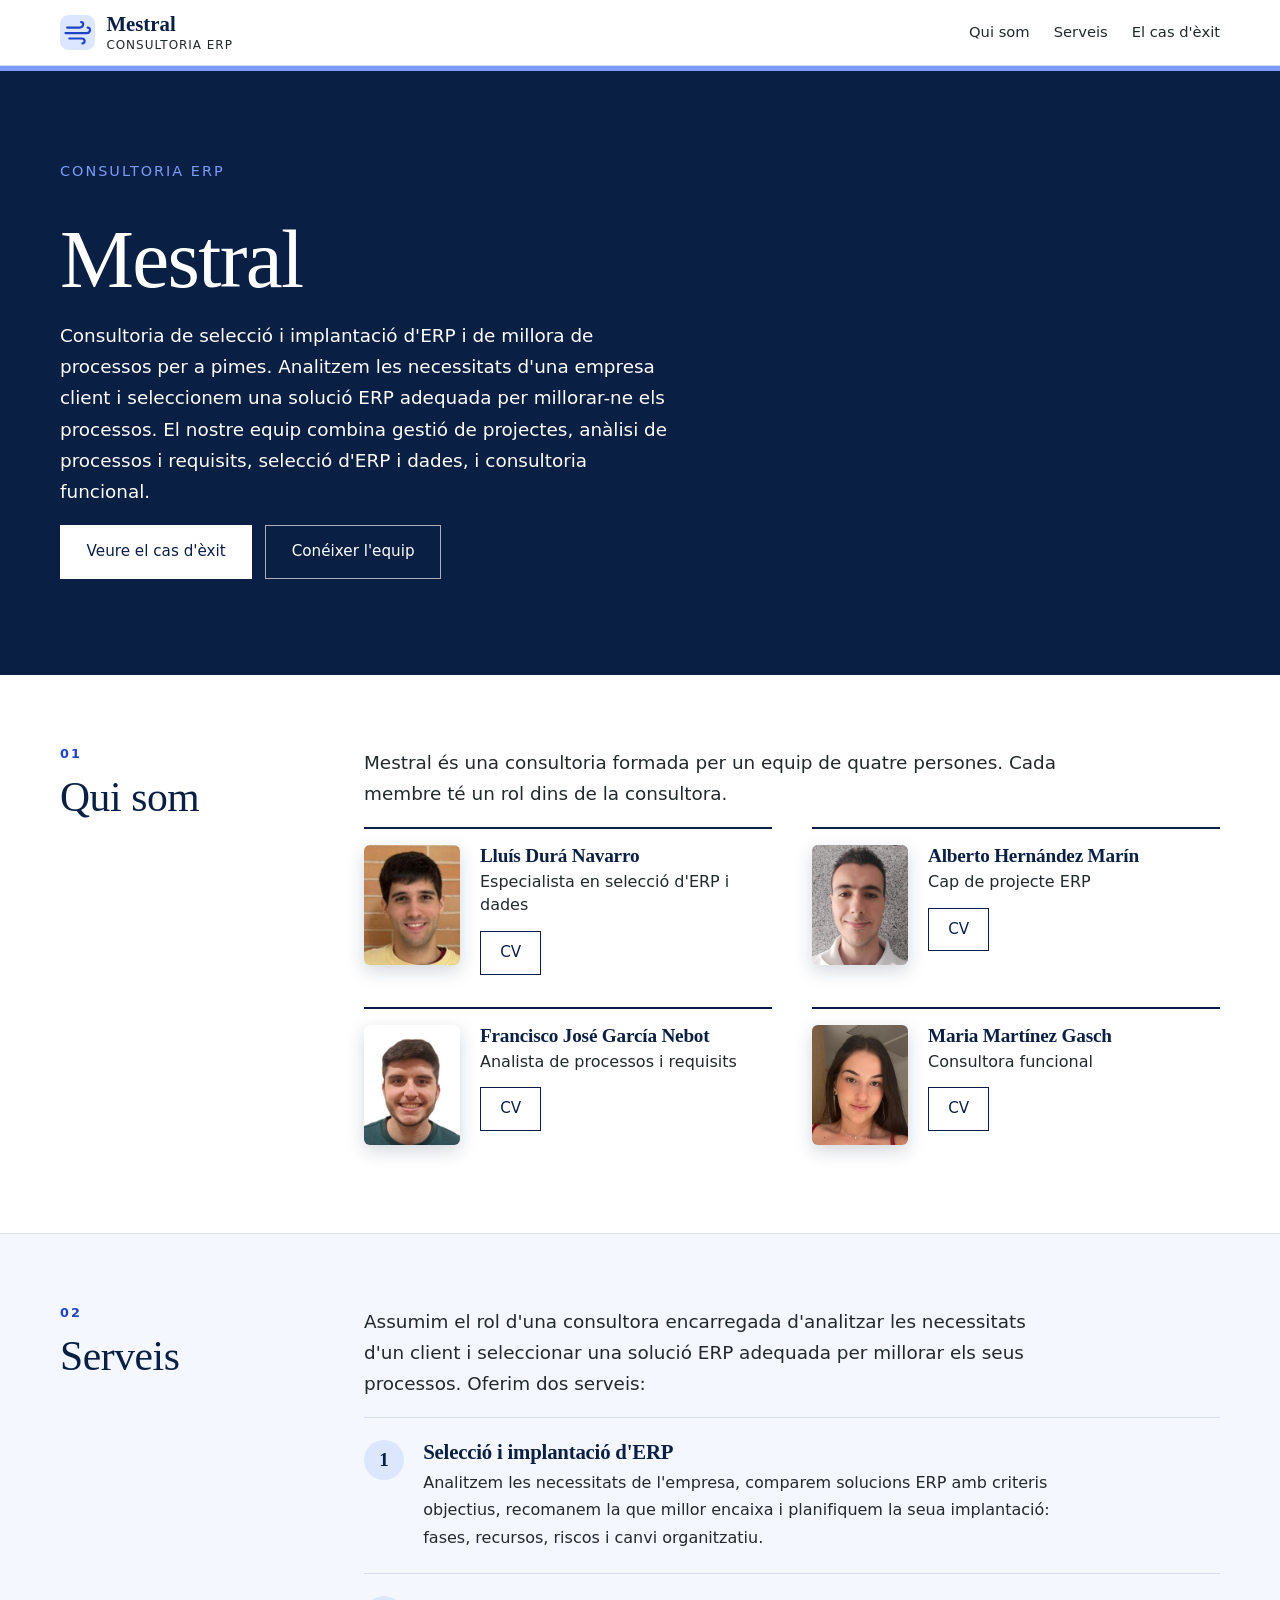
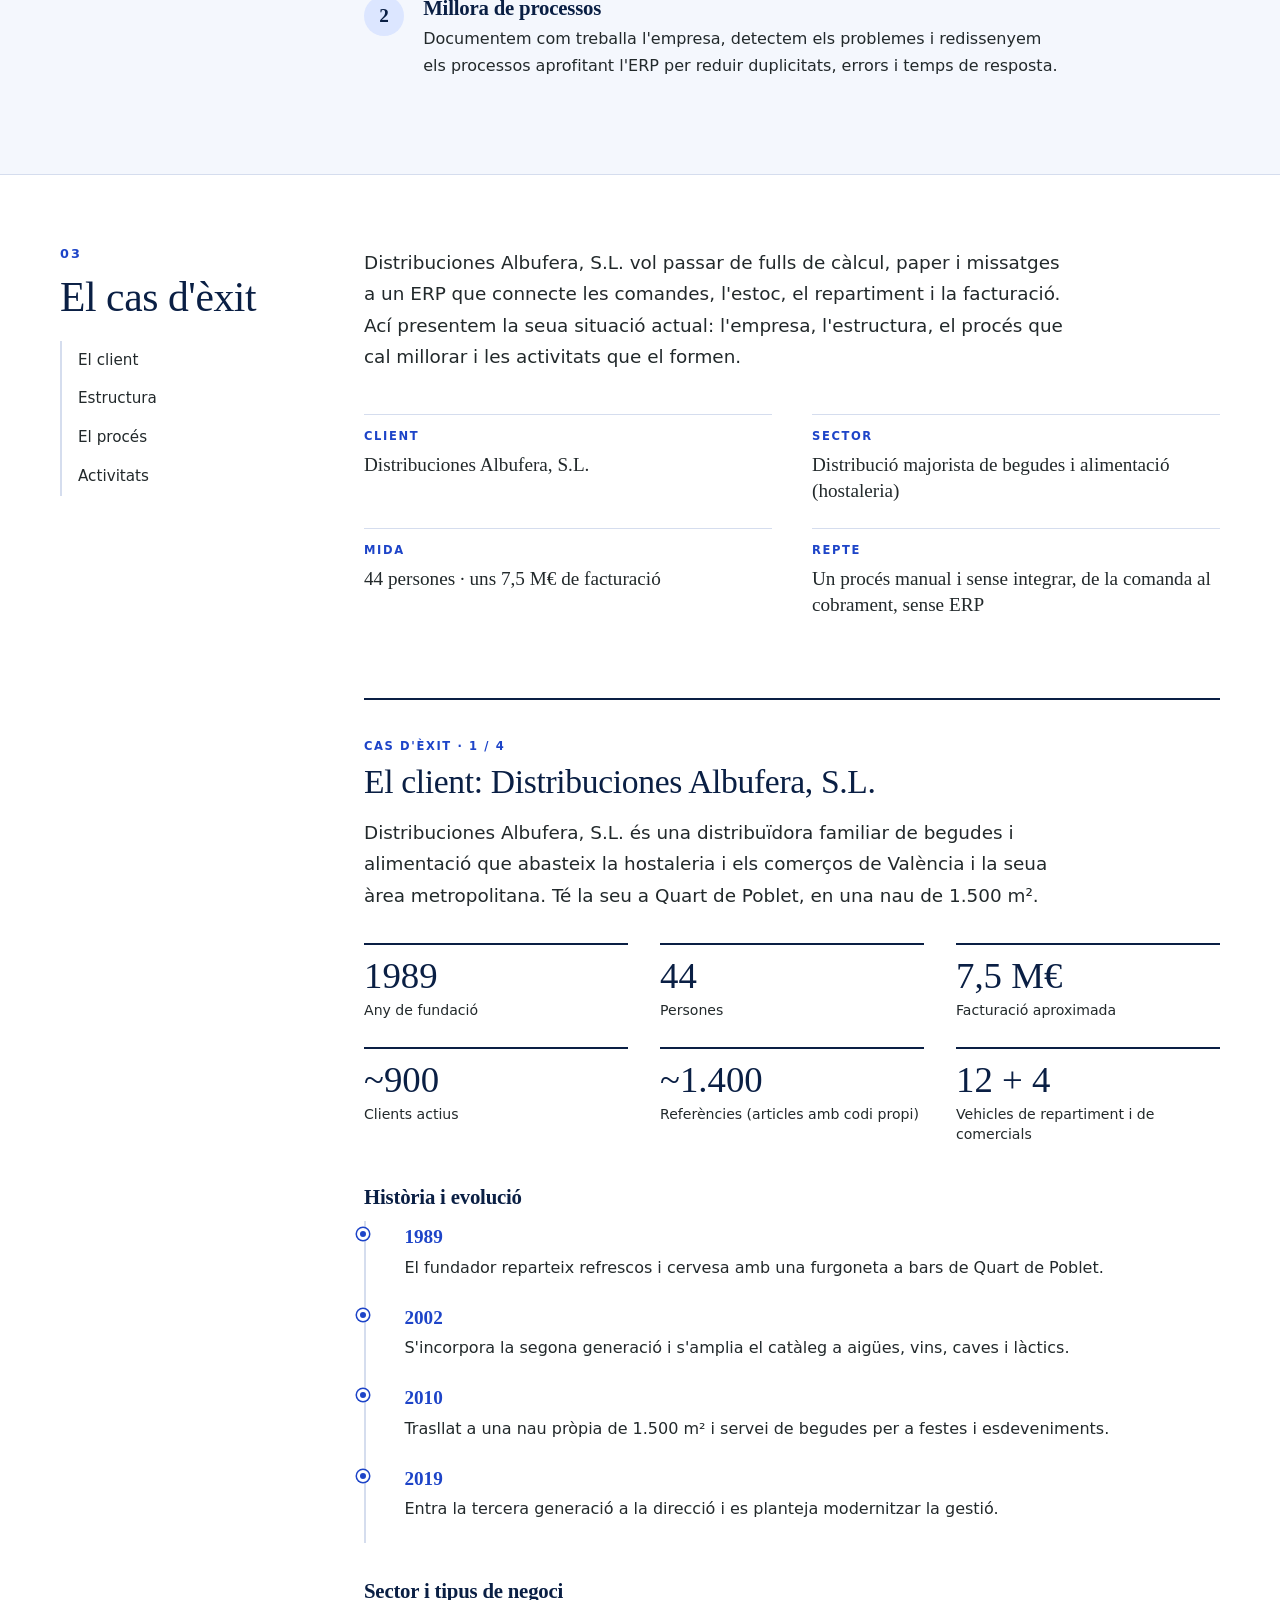
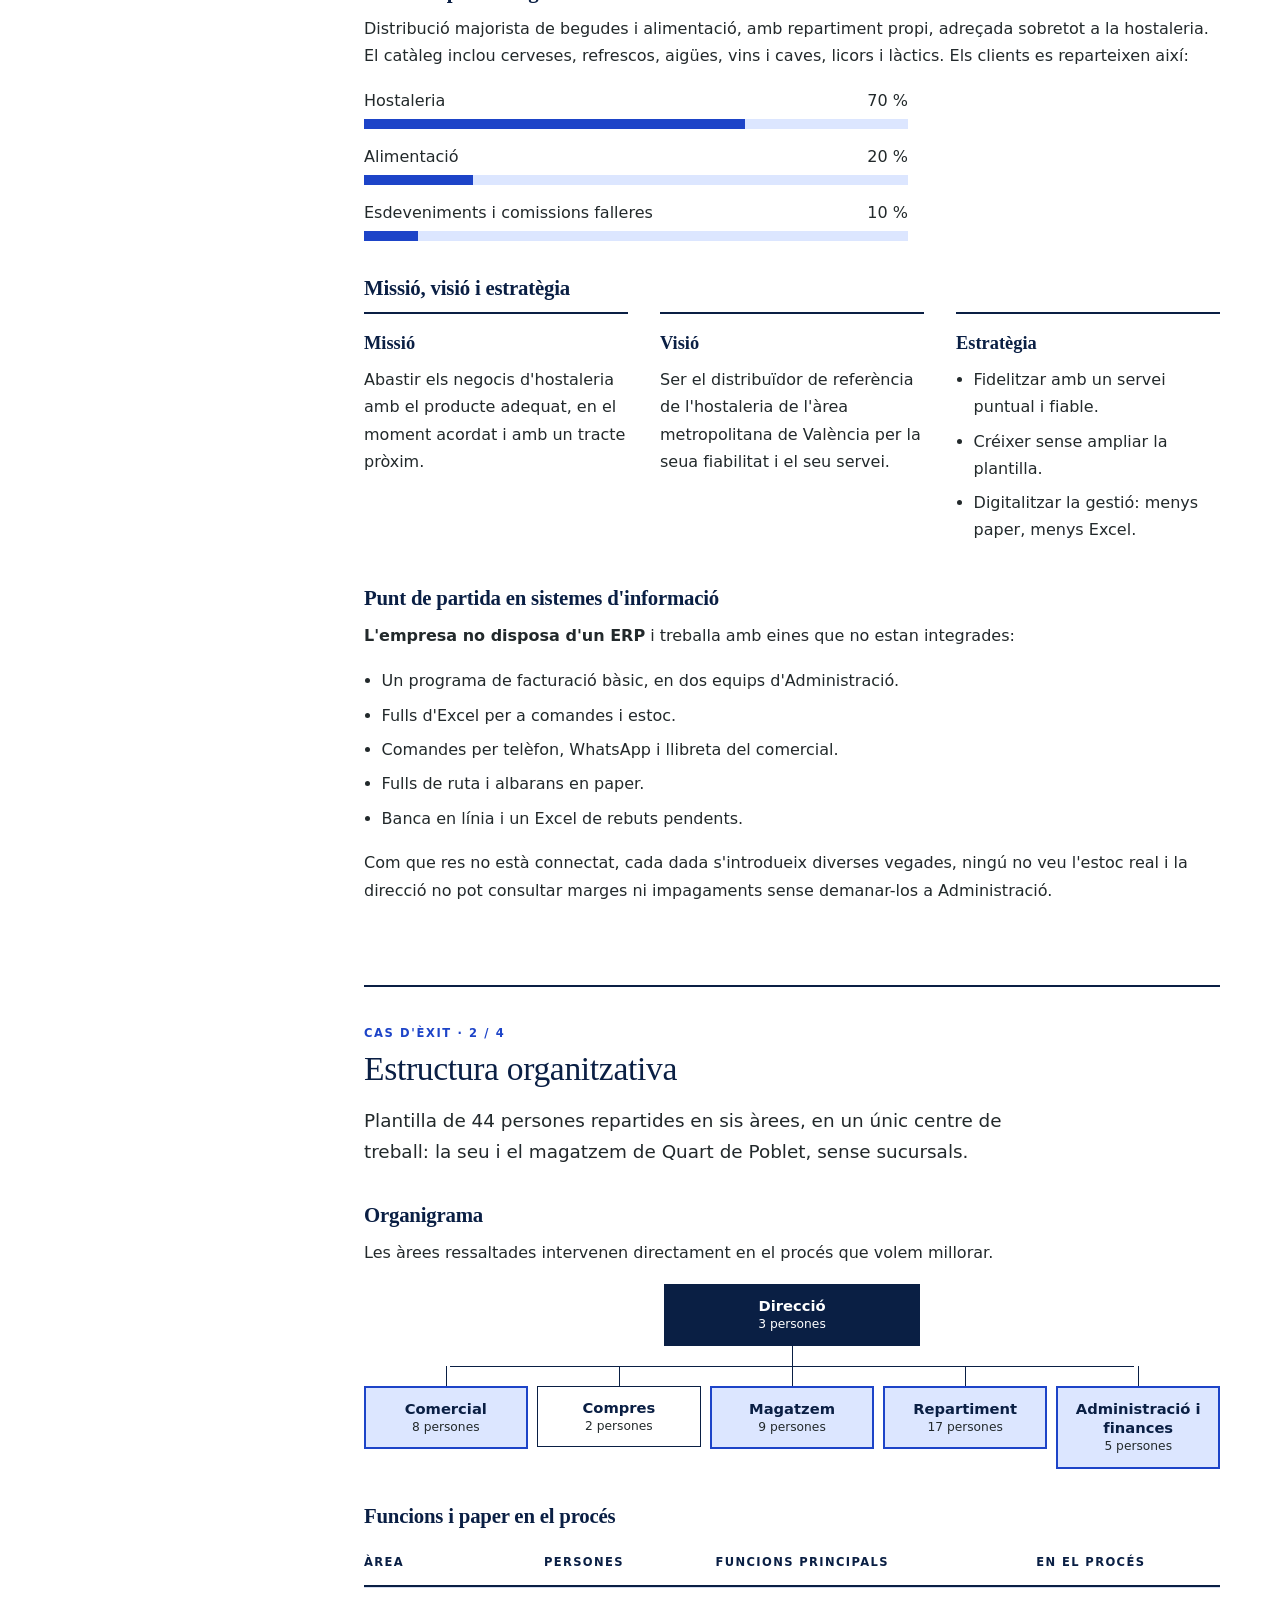
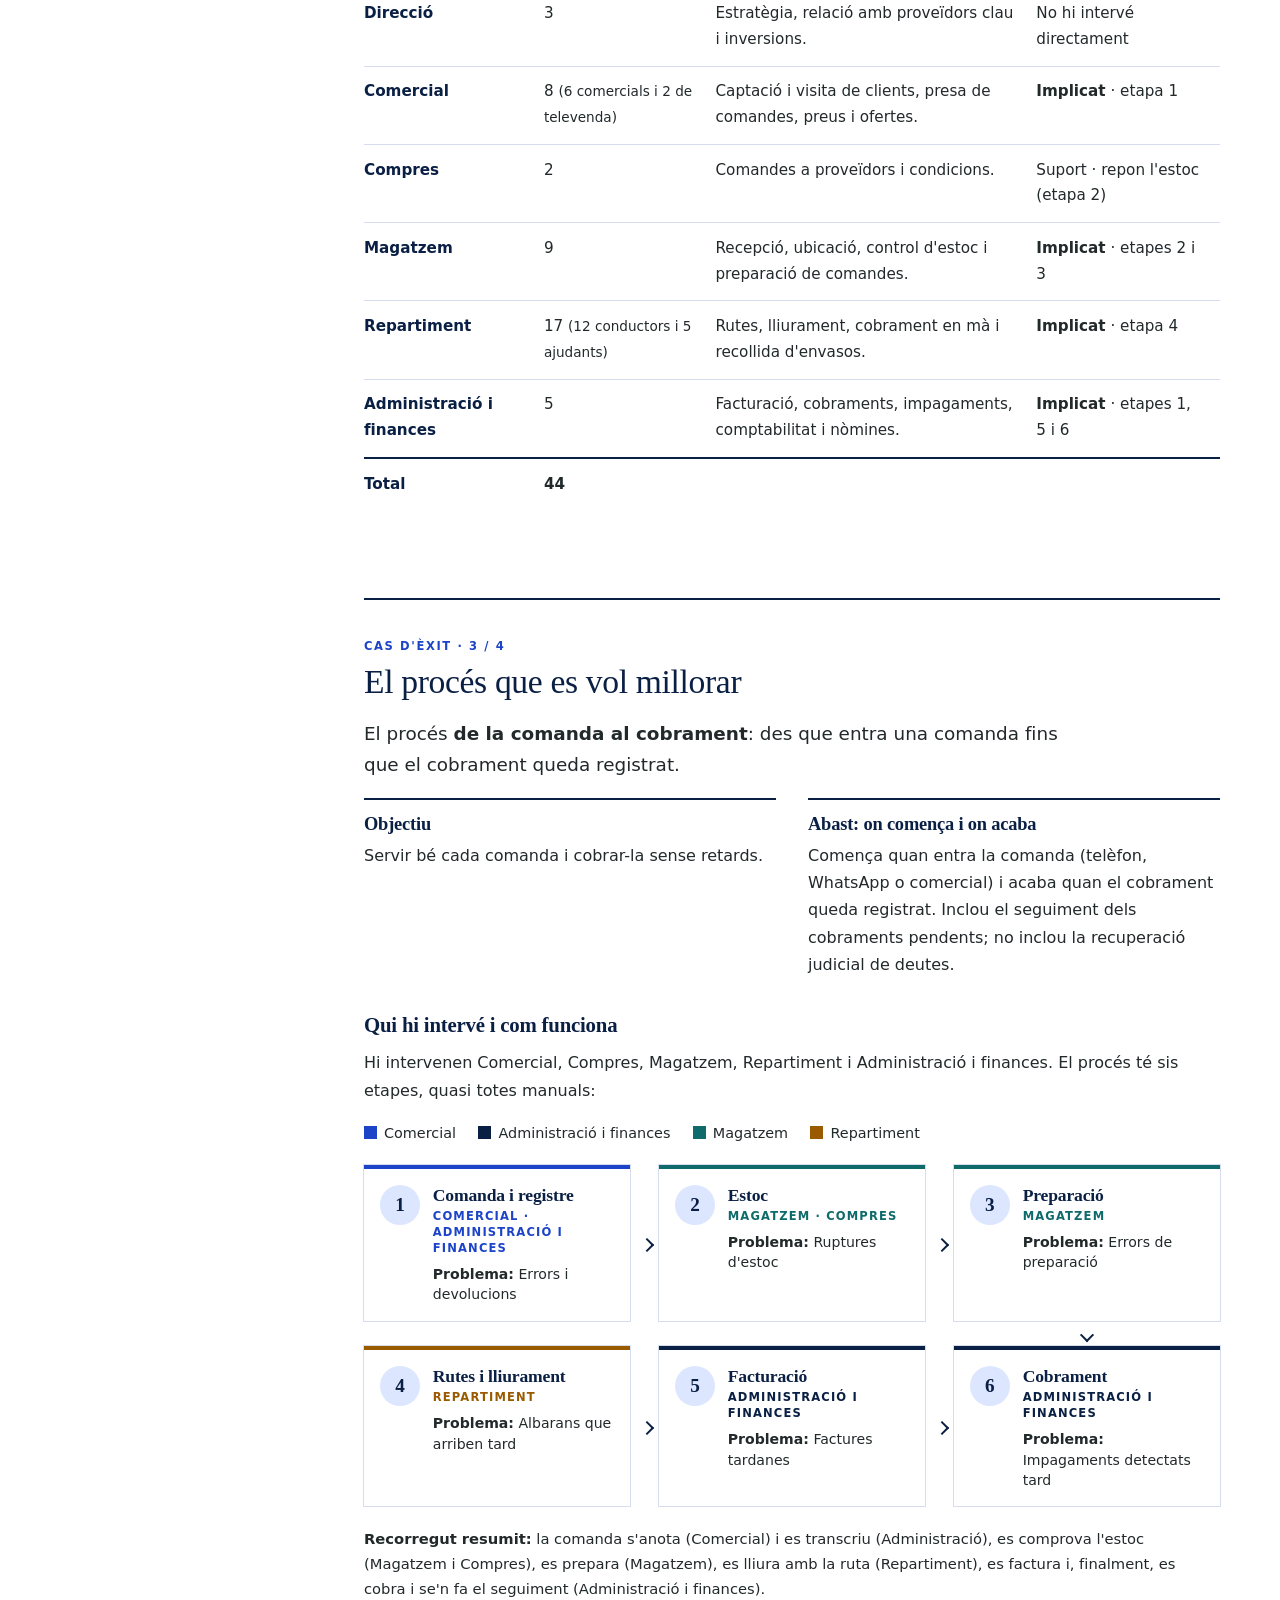
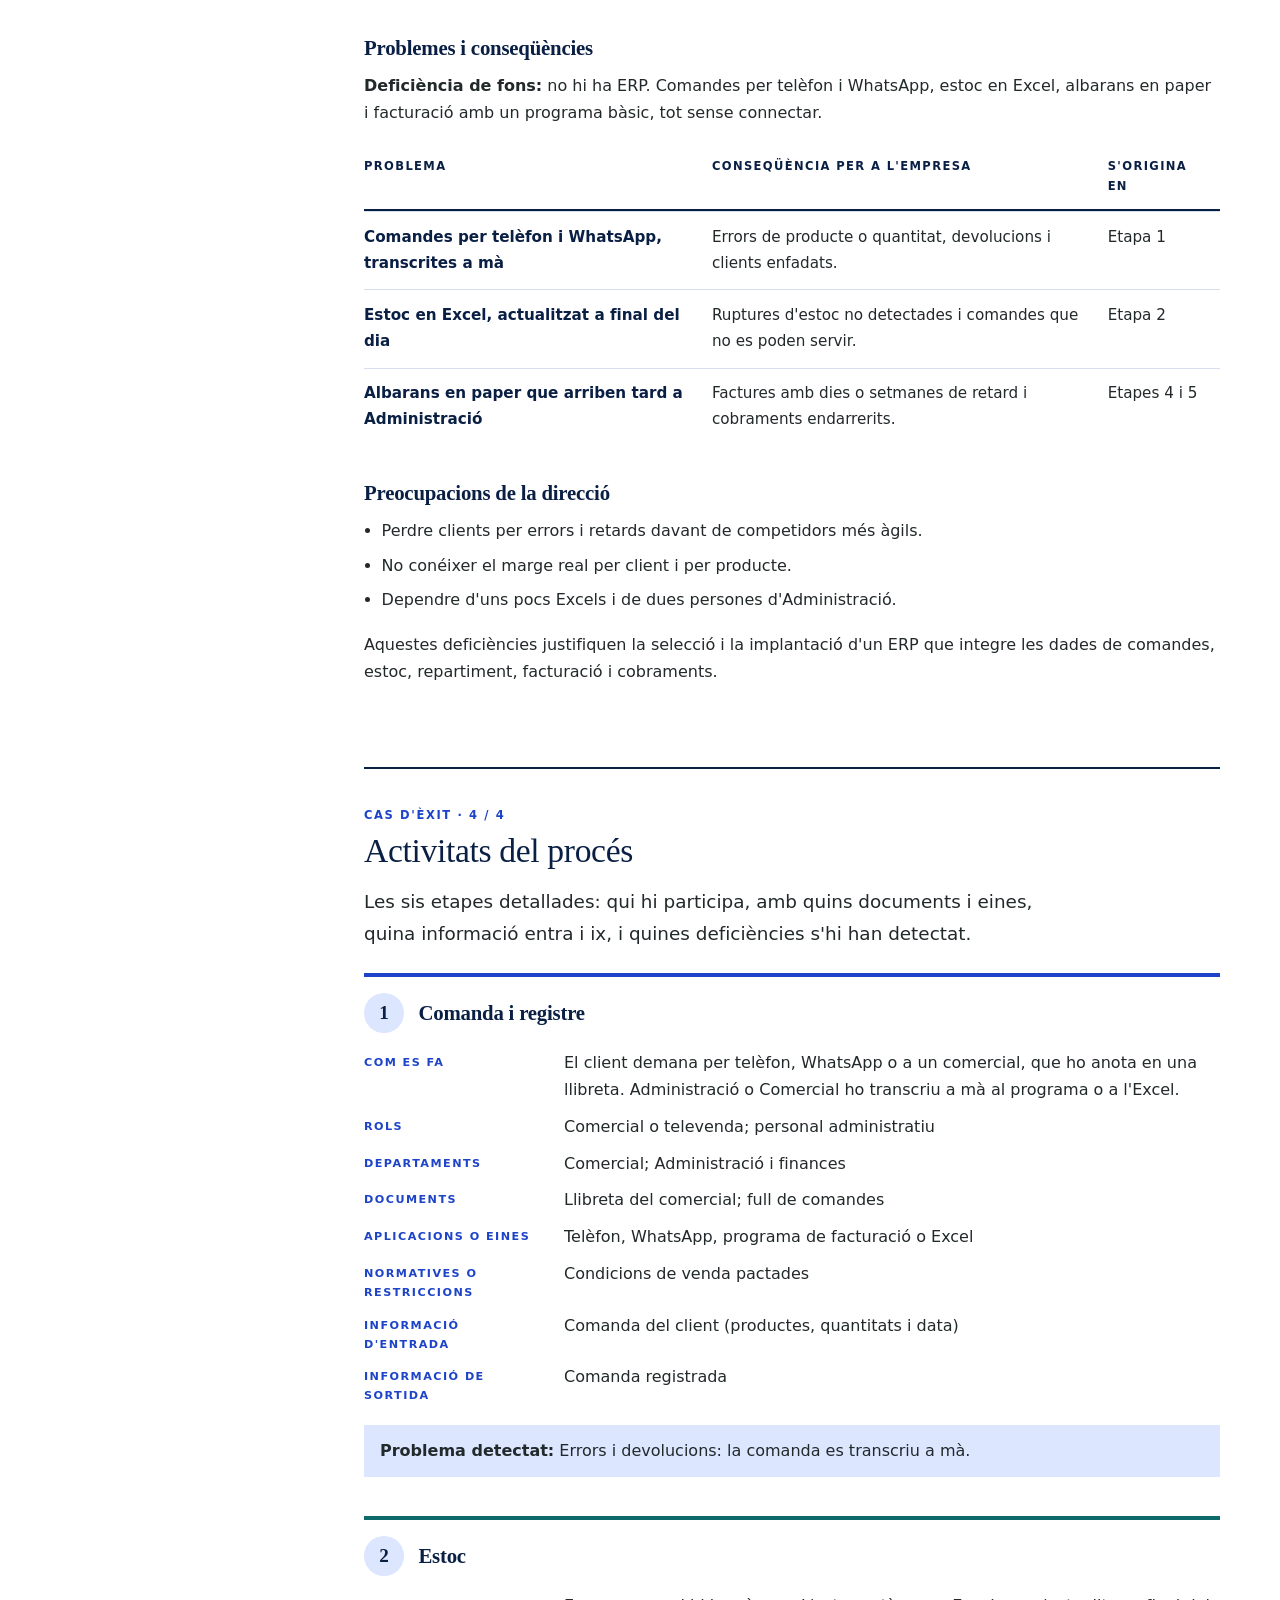
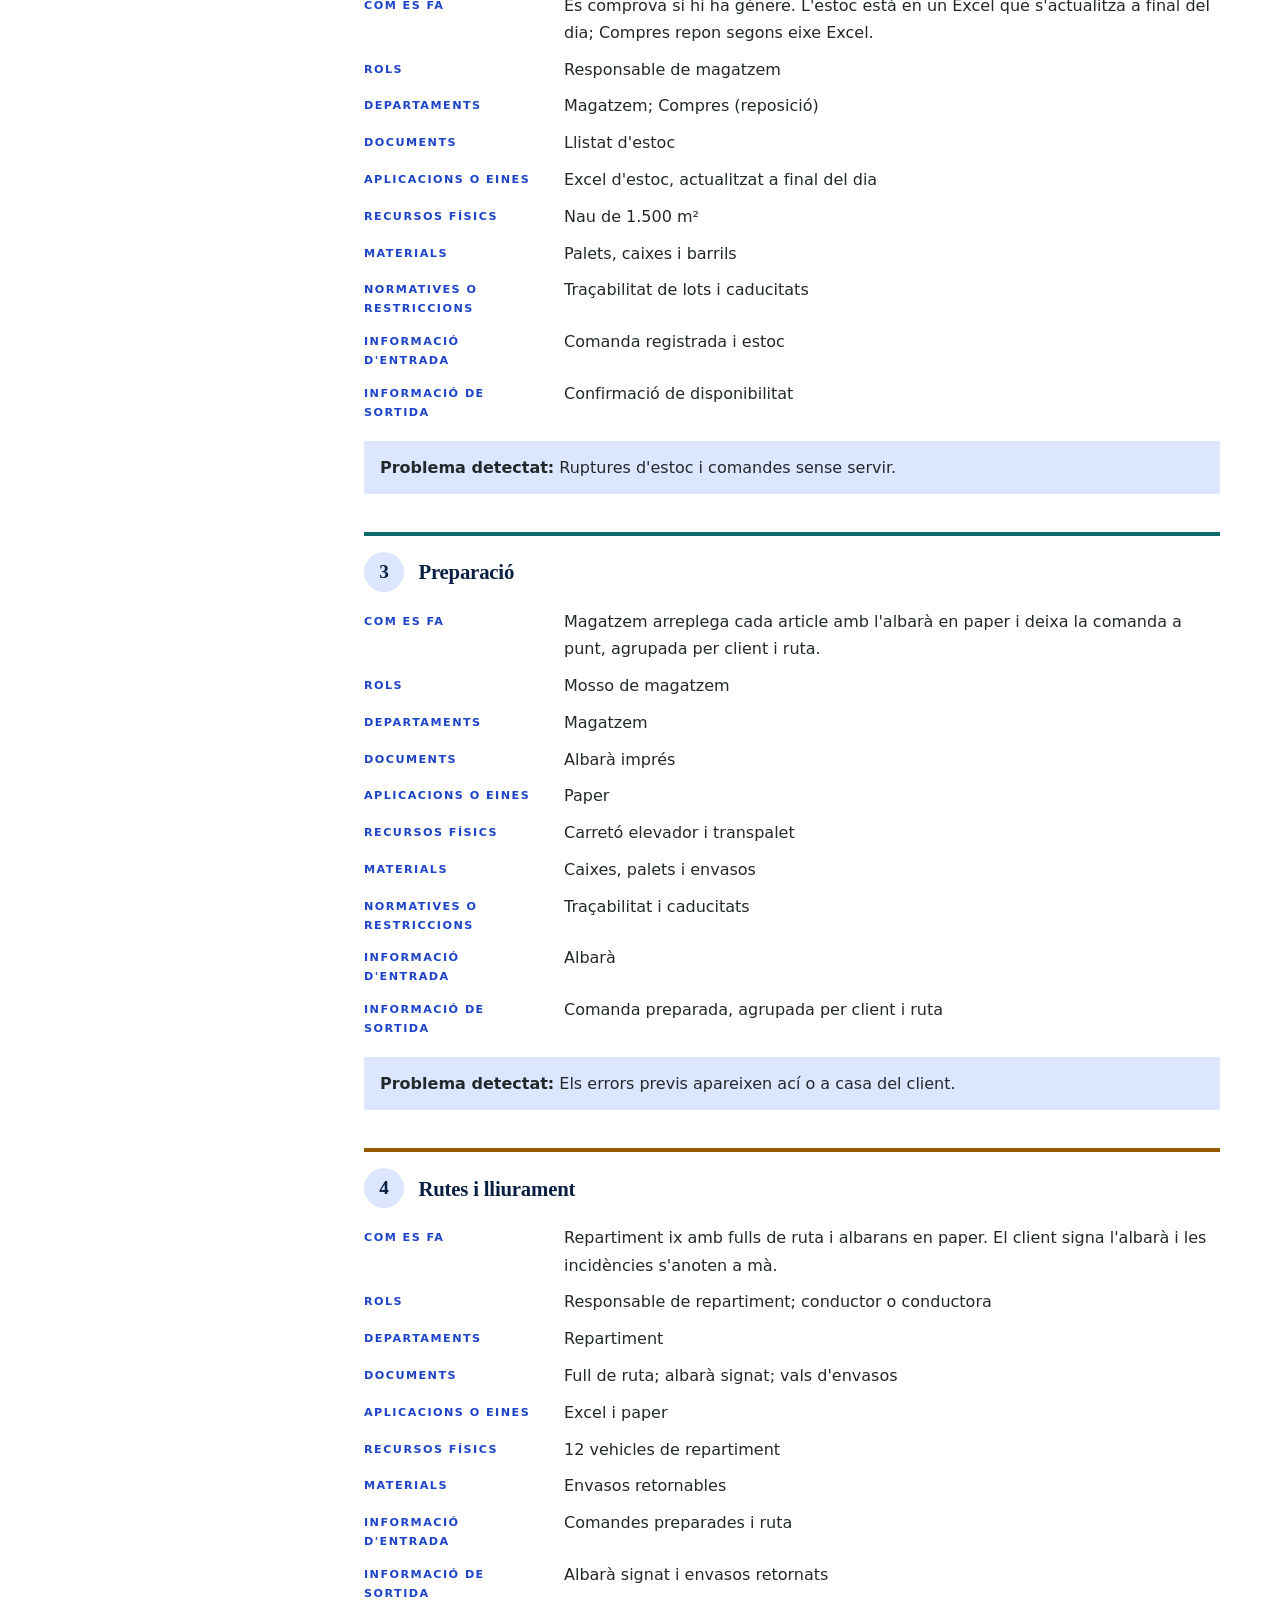
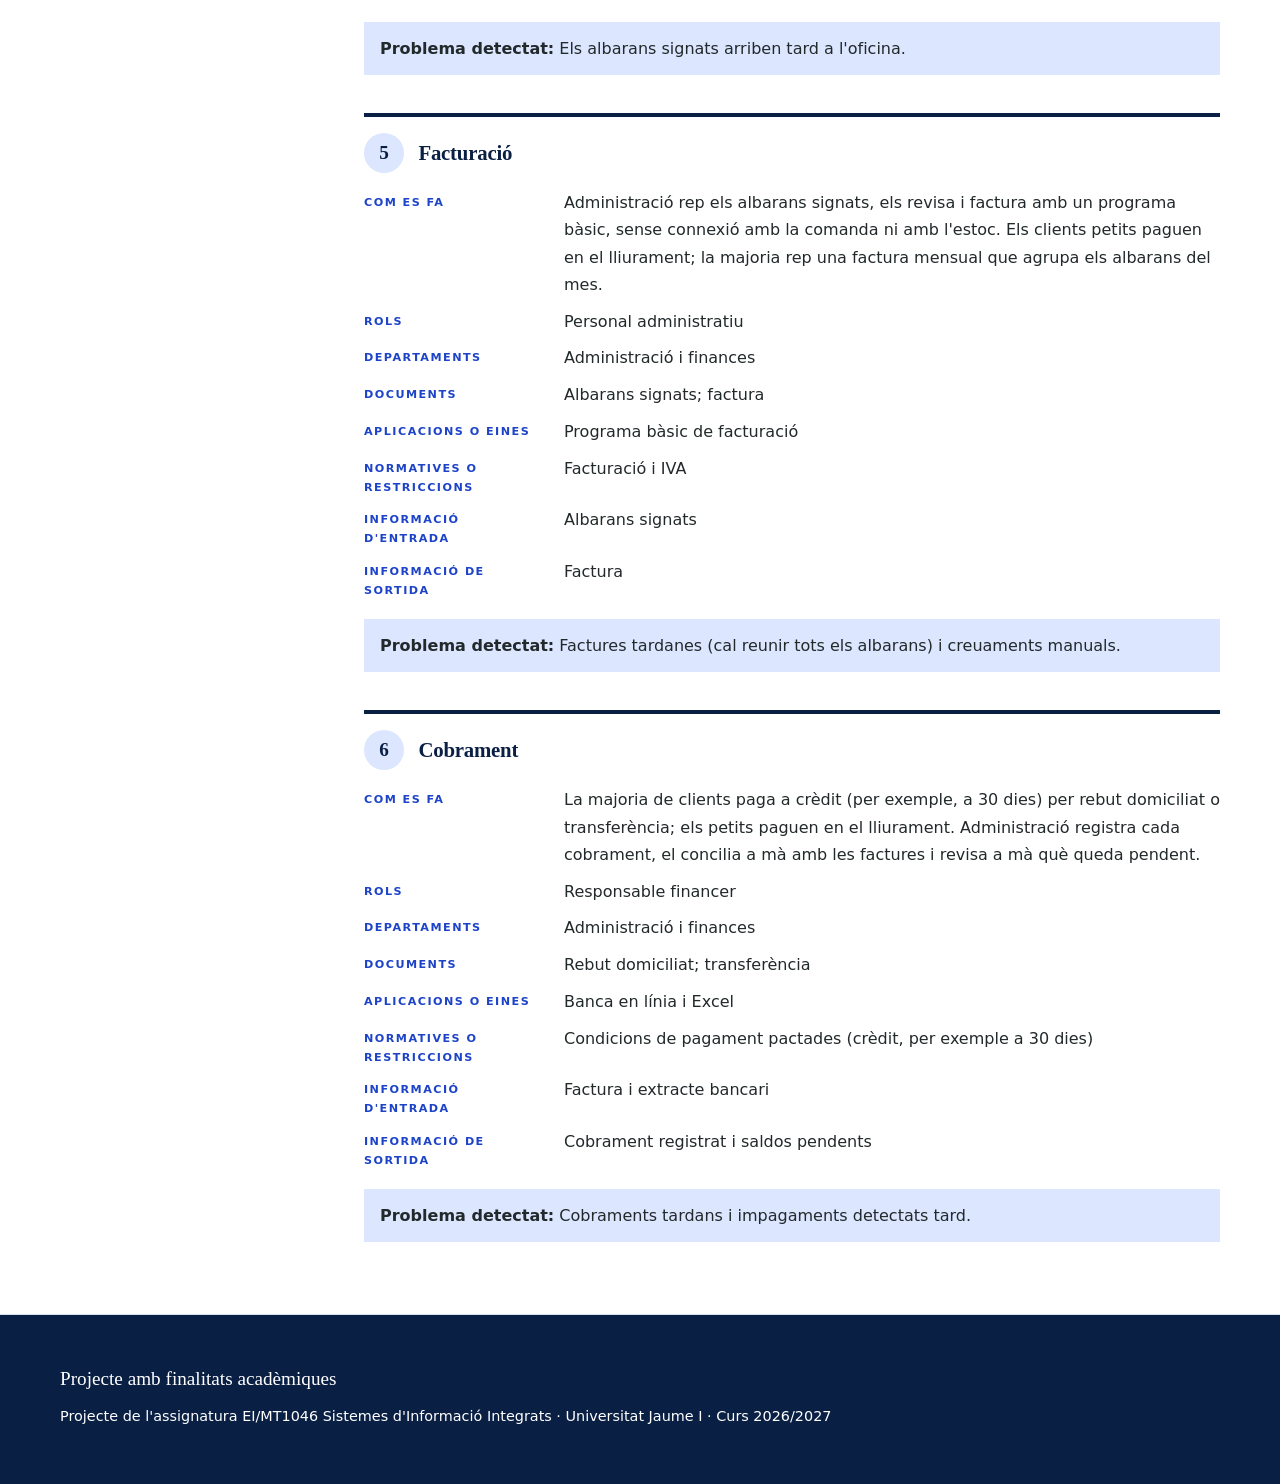
==== v1/index.html @ 26afa6dd "V1: còpia independent de la web V0 com a base de la Pràctica 4 La V0 es manté intacta a l'arrel; la " ====
<!DOCTYPE html>
<html lang="ca-valencia">
<head>
<meta charset="utf-8">
<meta name="viewport" content="width=device-width, initial-scale=1">
<meta http-equiv="Content-Security-Policy" content="default-src 'self'; script-src 'self'; style-src 'self' https://fonts.googleapis.com; font-src https://fonts.gstatic.com; img-src 'self'; connect-src 'none'; object-src 'none'; base-uri 'self'; form-action 'none'">
<meta name="referrer" content="strict-origin-when-cross-origin">
<title>Mestral · Consultoria ERP</title>
<meta name="description" content="Mestral, consultoria ERP: qui som, quins serveis oferim i el cas d'èxit de Distribuciones Albufera, S.L.">
<link rel="icon" href="img/favicon.svg" type="image/svg+xml">
<link rel="preconnect" href="https://fonts.googleapis.com">
<link rel="preconnect" href="https://fonts.gstatic.com" crossorigin>
<link href="https://fonts.googleapis.com/css2?family=DM+Sans:wght@300;400;500;700&amp;family=Source+Serif+4:wght@400;600&amp;display=swap" rel="stylesheet">
<link rel="stylesheet" href="css/style.css">
</head>
<body>
<a class="salta" href="#contingut">Salta al contingut</a>

<header class="capcalera">
  <div class="contenidor">
    <a class="marca" href="#inici">
      <img src="img/logo.svg" alt="" width="38" height="38">
      <span><span data-nom>Mestral</span><small data-subtitol>Consultoria ERP</small></span>
    </a>
    <nav aria-label="Seccions de la pàgina">
      <ul class="menu">
        <li><a href="#qui-som">Qui som</a></li>
        <li><a href="#serveis">Serveis</a></li>
        <li><a href="#cas">El cas d'èxit</a></li>
      </ul>
    </nav>
  </div>
</header>

<main id="contingut" tabindex="-1">

<div class="hero" id="inici">
  <div class="contenidor">
    <h1 data-nom>Mestral</h1>
    <p class="subtitol" data-subtitol>Consultoria ERP</p>
    <p>Consultoria de selecció i implantació d'ERP i de millora de processos per a pimes. Analitzem les necessitats d'una empresa client i seleccionem una solució ERP adequada per millorar-ne els processos. El nostre equip combina gestió de projectes, anàlisi de processos i requisits, selecció d'ERP i dades, i consultoria funcional.</p>
    <div class="botons">
      <a class="boto" href="#cas">Veure el cas d'èxit</a>
      <a class="boto boto-clar" href="#qui-som">Conéixer l'equip</a>
    </div>
  </div>
</div>

<section id="qui-som" aria-labelledby="t-qui">
  <div class="contenidor">
    <h2 id="t-qui">Qui som</h2>
    <p class="lead"><span data-nom>Mestral</span> és una consultoria formada per un equip de quatre persones. Cada membre té un rol dins de la consultora.</p>
    <div class="graella">
      <article class="targeta membre">
        <img class="foto" src="img/equip/lluis.jpg" alt="Foto de Lluís Durá Navarro" width="96" height="120" loading="lazy">
        <div>
          <h3>Lluís Durá Navarro</h3>
          <p>Especialista en selecció d'ERP i dades</p>
          <a class="boto boto-fosc" href="https://drive.google.com/file/d/1L4Mu0TI-tcb4PnGRWOOoqUeWJRCrZFFj/view?usp=sharing" target="_blank" rel="noopener noreferrer" aria-label="CV de Lluís Durá Navarro (s\'obri en una pestanya nova)">CV</a>
        </div>
      </article>
      <article class="targeta membre">
        <img class="foto" src="img/equip/alberto.jpg" alt="Foto de Alberto Hernández Marín" width="96" height="120" loading="lazy">
        <div>
          <h3>Alberto Hernández Marín</h3>
          <p>Cap de projecte ERP</p>
          <a class="boto boto-fosc" href="https://drive.google.com/file/d/1mDau6XA0AAevucVWlV9aLbJrwuaqBDru/view?usp=sharing" target="_blank" rel="noopener noreferrer" aria-label="CV de Alberto Hernández Marín (s\'obri en una pestanya nova)">CV</a>
        </div>
      </article>
      <article class="targeta membre">
        <img class="foto" src="img/equip/fran.jpg" alt="Foto de Francisco José García Nebot" width="96" height="120" loading="lazy">
        <div>
          <h3>Francisco José García Nebot</h3>
          <p>Analista de processos i requisits</p>
          <a class="boto boto-fosc" href="https://drive.google.com/file/d/1JkrPV2lwtznBTC_r-h-7hm2N2YO7iIe9/view?usp=sharing" target="_blank" rel="noopener noreferrer" aria-label="CV de Francisco José García Nebot (s\'obri en una pestanya nova)">CV</a>
        </div>
      </article>
      <article class="targeta membre">
        <img class="foto" src="img/equip/maria.jpg" alt="Foto de Maria Martínez Gasch" width="96" height="120" loading="lazy">
        <div>
          <h3>Maria Martínez Gasch</h3>
          <p>Consultora funcional</p>
          <a class="boto boto-fosc" href="https://drive.google.com/file/d/1vyuZPGrkmz55q22-RKdHWt118nSLAurR/view?usp=sharing" target="_blank" rel="noopener noreferrer" aria-label="CV de Maria Martínez Gasch (s\'obri en una pestanya nova)">CV</a>
        </div>
      </article>
    </div>
  </div>
</section>

<section id="serveis" aria-labelledby="t-serveis">
  <div class="contenidor">
    <h2 id="t-serveis">Serveis</h2>
    <p class="lead">Assumim el rol d'una consultora encarregada d'analitzar les necessitats d'un client i seleccionar una solució ERP adequada per millorar els seus processos. Oferim dos serveis:</p>
    <ol class="serveis">
      <li><span class="num" aria-hidden="true">1</span><div><h3>Selecció i implantació d'ERP</h3><p>Analitzem les necessitats de l'empresa, comparem solucions ERP amb criteris objectius, recomanem la que millor encaixa i planifiquem la seua implantació: fases, recursos, riscos i canvi organitzatiu.</p></div></li>
      <li><span class="num" aria-hidden="true">2</span><div><h3>Millora de processos</h3><p>Documentem com treballa l'empresa, detectem els problemes i redissenyem els processos aprofitant l'ERP per reduir duplicitats, errors i temps de resposta.</p></div></li>
    </ol>
  </div>
</section>

<section id="cas" aria-labelledby="t-cas">
  <div class="contenidor">
    <div class="lateral">
      <h2 id="t-cas">El cas d'èxit</h2>
      <nav class="subnav" aria-label="Apartats del cas">
        <ol>
          <li><a href="#empresa">El client</a></li>
          <li><a href="#estructura">Estructura</a></li>
          <li><a href="#proces">El procés</a></li>
          <li><a href="#activitats">Activitats</a></li>
        </ol>
      </nav>
    </div>
    <p class="lead">Distribuciones Albufera, S.L. vol passar de fulls de càlcul, paper i missatges a un ERP que connecte les comandes, l'estoc, el repartiment i la facturació. Ací presentem la seua situació actual: l'empresa, l'estructura, el procés que cal millorar i les activitats que el formen.</p>
    <dl class="resum">
      <div><dt>Client</dt><dd>Distribuciones Albufera, S.L.</dd></div>
      <div><dt>Sector</dt><dd>Distribució majorista de begudes i alimentació (hostaleria)</dd></div>
      <div><dt>Mida</dt><dd>44 persones · uns 7,5 M€ de facturació</dd></div>
      <div><dt>Repte</dt><dd>Un procés manual i sense integrar, de la comanda al cobrament, sense ERP</dd></div>
    </dl>
    <div class="part" id="empresa" role="group" aria-labelledby="t-empresa">
      <h3 id="t-empresa" data-pas="1 / 4">El client: Distribuciones Albufera, S.L.</h3>
    <p class="lead">Distribuciones Albufera, S.L. és una distribuïdora familiar de begudes i alimentació que abasteix la hostaleria i els comerços de València i la seua àrea metropolitana. Té la seu a Quart de Poblet, en una nau de 1.500 m².</p>

    <ul class="xifres" aria-label="Dades clau de l'empresa">
      <li><strong>1989</strong><span>Any de fundació</span></li>
      <li><strong>44</strong><span>Persones</span></li>
      <li><strong>7,5 M€</strong><span>Facturació aproximada</span></li>
      <li><strong>~900</strong><span>Clients actius</span></li>
      <li><strong>~1.400</strong><span>Referències (articles amb codi propi)</span></li>
      <li><strong>12 + 4</strong><span>Vehicles de repartiment i de comercials</span></li>
    </ul>

    <h4>Història i evolució</h4>
    <ol class="cronologia">
      <li><span class="any">1989</span>El fundador reparteix refrescos i cervesa amb una furgoneta a bars de Quart de Poblet.</li>
      <li><span class="any">2002</span>S'incorpora la segona generació i s'amplia el catàleg a aigües, vins, caves i làctics.</li>
      <li><span class="any">2010</span>Trasllat a una nau pròpia de 1.500 m² i servei de begudes per a festes i esdeveniments.</li>
      <li><span class="any">2019</span>Entra la tercera generació a la direcció i es planteja modernitzar la gestió.</li>
    </ol>

    <h4>Sector i tipus de negoci</h4>
    <p>Distribució majorista de begudes i alimentació, amb repartiment propi, adreçada sobretot a la hostaleria. El catàleg inclou cerveses, refrescos, aigües, vins i caves, licors i làctics. Els clients es reparteixen així:</p>
    <ul class="barres" aria-label="Distribució de clients">
      <li><div class="etiq"><span>Hostaleria</span><span>70 %</span></div><div class="barra" aria-hidden="true"><span class="p70"></span></div></li>
      <li><div class="etiq"><span>Alimentació</span><span>20 %</span></div><div class="barra" aria-hidden="true"><span class="p20"></span></div></li>
      <li><div class="etiq"><span>Esdeveniments i comissions falleres</span><span>10 %</span></div><div class="barra" aria-hidden="true"><span class="p10"></span></div></li>
    </ul>

    <h4>Missió, visió i estratègia</h4>
    <div class="trio">
      <div><h5>Missió</h5><p>Abastir els negocis d'hostaleria amb el producte adequat, en el moment acordat i amb un tracte pròxim.</p></div>
      <div><h5>Visió</h5><p>Ser el distribuïdor de referència de l'hostaleria de l'àrea metropolitana de València per la seua fiabilitat i el seu servei.</p></div>
      <div><h5>Estratègia</h5>
        <ul class="llista">
          <li>Fidelitzar amb un servei puntual i fiable.</li>
          <li>Créixer sense ampliar la plantilla.</li>
          <li>Digitalitzar la gestió: menys paper, menys Excel.</li>
        </ul>
      </div>
    </div>

    <h4>Punt de partida en sistemes d'informació</h4>
    <p><strong>L'empresa no disposa d'un ERP</strong> i treballa amb eines que no estan integrades:</p>
    <ul class="llista">
      <li>Un programa de facturació bàsic, en dos equips d'Administració.</li>
      <li>Fulls d'Excel per a comandes i estoc.</li>
      <li>Comandes per telèfon, WhatsApp i llibreta del comercial.</li>
      <li>Fulls de ruta i albarans en paper.</li>
      <li>Banca en línia i un Excel de rebuts pendents.</li>
    </ul>
    <p>Com que res no està connectat, cada dada s'introdueix diverses vegades, ningú no veu l'estoc real i la direcció no pot consultar marges ni impagaments sense demanar-los a Administració.</p>
    </div>

    <div class="part" id="estructura" role="group" aria-labelledby="t-estructura">
      <h3 id="t-estructura" data-pas="2 / 4">Estructura organitzativa</h3>
    <p class="lead">Plantilla de 44 persones repartides en sis àrees, en un únic centre de treball: la seu i el magatzem de Quart de Poblet, sense sucursals.</p>

    <h4>Organigrama</h4>
    <p>Les àrees ressaltades intervenen directament en el procés que volem millorar.</p>
    <ul class="org" aria-label="Organigrama de Distribuciones Albufera, S.L.">
      <li class="dalt"><span class="node">Direcció<small>3 persones</small></span>
        <ul class="fills">
          <li><span class="node implicat">Comercial<small>8 persones</small></span></li>
          <li><span class="node">Compres<small>2 persones</small></span></li>
          <li><span class="node implicat">Magatzem<small>9 persones</small></span></li>
          <li><span class="node implicat">Repartiment<small>17 persones</small></span></li>
          <li><span class="node implicat">Administració i finances<small>5 persones</small></span></li>
        </ul>
      </li>
    </ul>

    <h4>Funcions i paper en el procés</h4>
    <div class="taula">
      <table>
        <caption class="sr-only">Àrees, persones, funcions principals i paper en el procés de la comanda al cobrament</caption>
        <thead><tr><th scope="col">Àrea</th><th scope="col">Persones</th><th scope="col">Funcions principals</th><th scope="col">En el procés</th></tr></thead>
        <tbody>
          <tr><th scope="row">Direcció</th><td data-label="Persones">3</td><td data-label="Funcions principals">Estratègia, relació amb proveïdors clau i inversions.</td><td data-label="En el procés">No hi intervé directament</td></tr>
          <tr><th scope="row">Comercial</th><td data-label="Persones">8 <span class="nota">(6 comercials i 2 de televenda)</span></td><td data-label="Funcions principals">Captació i visita de clients, presa de comandes, preus i ofertes.</td><td data-label="En el procés"><strong>Implicat</strong> · etapa 1</td></tr>
          <tr><th scope="row">Compres</th><td data-label="Persones">2</td><td data-label="Funcions principals">Comandes a proveïdors i condicions.</td><td data-label="En el procés">Suport · repon l'estoc (etapa 2)</td></tr>
          <tr><th scope="row">Magatzem</th><td data-label="Persones">9</td><td data-label="Funcions principals">Recepció, ubicació, control d'estoc i preparació de comandes.</td><td data-label="En el procés"><strong>Implicat</strong> · etapes 2 i 3</td></tr>
          <tr><th scope="row">Repartiment</th><td data-label="Persones">17 <span class="nota">(12 conductors i 5 ajudants)</span></td><td data-label="Funcions principals">Rutes, lliurament, cobrament en mà i recollida d'envasos.</td><td data-label="En el procés"><strong>Implicat</strong> · etapa 4</td></tr>
          <tr><th scope="row">Administració i finances</th><td data-label="Persones">5</td><td data-label="Funcions principals">Facturació, cobraments, impagaments, comptabilitat i nòmines.</td><td data-label="En el procés"><strong>Implicat</strong> · etapes 1, 5 i 6</td></tr>
          <tr class="total"><th scope="row">Total</th><td data-label="Persones">44</td><td data-label="Funcions principals"></td><td data-label="En el procés"></td></tr>
        </tbody>
      </table>
    </div>
    </div>

    <div class="part" id="proces" role="group" aria-labelledby="t-proces">
      <h3 id="t-proces" data-pas="3 / 4">El procés que es vol millorar</h3>
    <p class="lead">El procés <strong>de la comanda al cobrament</strong>: des que entra una comanda fins que el cobrament queda registrat.</p>

    <div class="trio dos">
      <div><h4>Objectiu</h4><p>Servir bé cada comanda i cobrar-la sense retards.</p></div>
      <div><h4>Abast: on comença i on acaba</h4><p>Comença quan entra la comanda (telèfon, WhatsApp o comercial) i acaba quan el cobrament queda registrat. Inclou el seguiment dels cobraments pendents; no inclou la recuperació judicial de deutes.</p></div>
    </div>

    <h4>Qui hi intervé i com funciona</h4>
    <p>Hi intervenen Comercial, Compres, Magatzem, Repartiment i Administració i finances. El procés té sis etapes, quasi totes manuals:</p>
    <ul class="llegenda" aria-label="Llegenda de departaments"><li class="dep-com">Comercial</li><li class="dep-adm">Administració i finances</li><li class="dep-mag">Magatzem</li><li class="dep-rep">Repartiment</li></ul>
    <ol class="flux" aria-label="Etapes del procés de la comanda al cobrament">
<li class="dep-com"><span class="num" aria-hidden="true">1</span><div><h4><span class="sr-only">Etapa 1: </span>Comanda i registre</h4><p class="etiqueta">Comercial · Administració i finances</p><p class="alerta"><strong>Problema:</strong> Errors i devolucions</p></div></li>
<li class="dep-mag"><span class="num" aria-hidden="true">2</span><div><h4><span class="sr-only">Etapa 2: </span>Estoc</h4><p class="etiqueta">Magatzem · Compres</p><p class="alerta"><strong>Problema:</strong> Ruptures d'estoc</p></div></li>
<li class="dep-mag"><span class="num" aria-hidden="true">3</span><div><h4><span class="sr-only">Etapa 3: </span>Preparació</h4><p class="etiqueta">Magatzem</p><p class="alerta"><strong>Problema:</strong> Errors de preparació</p></div></li>
<li class="dep-rep"><span class="num" aria-hidden="true">4</span><div><h4><span class="sr-only">Etapa 4: </span>Rutes i lliurament</h4><p class="etiqueta">Repartiment</p><p class="alerta"><strong>Problema:</strong> Albarans que arriben tard</p></div></li>
<li class="dep-adm"><span class="num" aria-hidden="true">5</span><div><h4><span class="sr-only">Etapa 5: </span>Facturació</h4><p class="etiqueta">Administració i finances</p><p class="alerta"><strong>Problema:</strong> Factures tardanes</p></div></li>
<li class="dep-adm"><span class="num" aria-hidden="true">6</span><div><h4><span class="sr-only">Etapa 6: </span>Cobrament</h4><p class="etiqueta">Administració i finances</p><p class="alerta"><strong>Problema:</strong> Impagaments detectats tard</p></div></li>
    </ol>
    <p class="alt"><strong>Recorregut resumit:</strong> la comanda s'anota (Comercial) i es transcriu (Administració), es comprova l'estoc (Magatzem i Compres), es prepara (Magatzem), es lliura amb la ruta (Repartiment), es factura i, finalment, es cobra i se'n fa el seguiment (Administració i finances).</p>

    <h4>Problemes i conseqüències</h4>
    <p><strong>Deficiència de fons:</strong> no hi ha ERP. Comandes per telèfon i WhatsApp, estoc en Excel, albarans en paper i facturació amb un programa bàsic, tot sense connectar.</p>
    <div class="taula">
      <table>
        <caption class="sr-only">Problemes del procés, conseqüència per a l'empresa i etapa on s'origina</caption>
        <thead><tr><th scope="col">Problema</th><th scope="col">Conseqüència per a l'empresa</th><th scope="col">S'origina en</th></tr></thead>
        <tbody>
          <tr><th scope="row">Comandes per telèfon i WhatsApp, transcrites a mà</th><td data-label="Conseqüència per a l'empresa">Errors de producte o quantitat, devolucions i clients enfadats.</td><td data-label="S'origina en">Etapa 1</td></tr>
          <tr><th scope="row">Estoc en Excel, actualitzat a final del dia</th><td data-label="Conseqüència per a l'empresa">Ruptures d'estoc no detectades i comandes que no es poden servir.</td><td data-label="S'origina en">Etapa 2</td></tr>
          <tr><th scope="row">Albarans en paper que arriben tard a Administració</th><td data-label="Conseqüència per a l'empresa">Factures amb dies o setmanes de retard i cobraments endarrerits.</td><td data-label="S'origina en">Etapes 4 i 5</td></tr>
        </tbody>
      </table>
    </div>

    <h4>Preocupacions de la direcció</h4>
    <ul class="llista">
      <li>Perdre clients per errors i retards davant de competidors més àgils.</li>
      <li>No conéixer el marge real per client i per producte.</li>
      <li>Dependre d'uns pocs Excels i de dues persones d'Administració.</li>
    </ul>
    <p>Aquestes deficiències justifiquen la selecció i la implantació d'un ERP que integre les dades de comandes, estoc, repartiment, facturació i cobraments.</p>
    </div>

    <div class="part" id="activitats" role="group" aria-labelledby="t-activitats">
      <h3 id="t-activitats" data-pas="4 / 4">Activitats del procés</h3>
    <p class="lead">Les sis etapes detallades: qui hi participa, amb quins documents i eines, quina informació entra i ix, i quines deficiències s'hi han detectat.</p>
    <div class="activitats">
<article class="activitat dep-com"><h4><span class="num" aria-hidden="true">1</span>Comanda i registre</h4><dl><dt>Com es fa</dt><dd>El client demana per telèfon, WhatsApp o a un comercial, que ho anota en una llibreta. Administració o Comercial ho transcriu a mà al programa o a l'Excel.</dd><dt>Rols</dt><dd>Comercial o televenda; personal administratiu</dd><dt>Departaments</dt><dd>Comercial; Administració i finances</dd><dt>Documents</dt><dd>Llibreta del comercial; full de comandes</dd><dt>Aplicacions o eines</dt><dd>Telèfon, WhatsApp, programa de facturació o Excel</dd><dt>Normatives o restriccions</dt><dd>Condicions de venda pactades</dd><dt>Informació d'entrada</dt><dd>Comanda del client (productes, quantitats i data)</dd><dt>Informació de sortida</dt><dd>Comanda registrada</dd></dl><p class="problema"><strong>Problema detectat:</strong> Errors i devolucions: la comanda es transcriu a mà.</p></article>
<article class="activitat dep-mag"><h4><span class="num" aria-hidden="true">2</span>Estoc</h4><dl><dt>Com es fa</dt><dd>Es comprova si hi ha gènere. L'estoc està en un Excel que s'actualitza a final del dia; Compres repon segons eixe Excel.</dd><dt>Rols</dt><dd>Responsable de magatzem</dd><dt>Departaments</dt><dd>Magatzem; Compres (reposició)</dd><dt>Documents</dt><dd>Llistat d'estoc</dd><dt>Aplicacions o eines</dt><dd>Excel d'estoc, actualitzat a final del dia</dd><dt>Recursos físics</dt><dd>Nau de 1.500 m²</dd><dt>Materials</dt><dd>Palets, caixes i barrils</dd><dt>Normatives o restriccions</dt><dd>Traçabilitat de lots i caducitats</dd><dt>Informació d'entrada</dt><dd>Comanda registrada i estoc</dd><dt>Informació de sortida</dt><dd>Confirmació de disponibilitat</dd></dl><p class="problema"><strong>Problema detectat:</strong> Ruptures d'estoc i comandes sense servir.</p></article>
<article class="activitat dep-mag"><h4><span class="num" aria-hidden="true">3</span>Preparació</h4><dl><dt>Com es fa</dt><dd>Magatzem arreplega cada article amb l'albarà en paper i deixa la comanda a punt, agrupada per client i ruta.</dd><dt>Rols</dt><dd>Mosso de magatzem</dd><dt>Departaments</dt><dd>Magatzem</dd><dt>Documents</dt><dd>Albarà imprés</dd><dt>Aplicacions o eines</dt><dd>Paper</dd><dt>Recursos físics</dt><dd>Carretó elevador i transpalet</dd><dt>Materials</dt><dd>Caixes, palets i envasos</dd><dt>Normatives o restriccions</dt><dd>Traçabilitat i caducitats</dd><dt>Informació d'entrada</dt><dd>Albarà</dd><dt>Informació de sortida</dt><dd>Comanda preparada, agrupada per client i ruta</dd></dl><p class="problema"><strong>Problema detectat:</strong> Els errors previs apareixen ací o a casa del client.</p></article>
<article class="activitat dep-rep"><h4><span class="num" aria-hidden="true">4</span>Rutes i lliurament</h4><dl><dt>Com es fa</dt><dd>Repartiment ix amb fulls de ruta i albarans en paper. El client signa l'albarà i les incidències s'anoten a mà.</dd><dt>Rols</dt><dd>Responsable de repartiment; conductor o conductora</dd><dt>Departaments</dt><dd>Repartiment</dd><dt>Documents</dt><dd>Full de ruta; albarà signat; vals d'envasos</dd><dt>Aplicacions o eines</dt><dd>Excel i paper</dd><dt>Recursos físics</dt><dd>12 vehicles de repartiment</dd><dt>Materials</dt><dd>Envasos retornables</dd><dt>Informació d'entrada</dt><dd>Comandes preparades i ruta</dd><dt>Informació de sortida</dt><dd>Albarà signat i envasos retornats</dd></dl><p class="problema"><strong>Problema detectat:</strong> Els albarans signats arriben tard a l'oficina.</p></article>
<article class="activitat dep-adm"><h4><span class="num" aria-hidden="true">5</span>Facturació</h4><dl><dt>Com es fa</dt><dd>Administració rep els albarans signats, els revisa i factura amb un programa bàsic, sense connexió amb la comanda ni amb l'estoc. Els clients petits paguen en el lliurament; la majoria rep una factura mensual que agrupa els albarans del mes.</dd><dt>Rols</dt><dd>Personal administratiu</dd><dt>Departaments</dt><dd>Administració i finances</dd><dt>Documents</dt><dd>Albarans signats; factura</dd><dt>Aplicacions o eines</dt><dd>Programa bàsic de facturació</dd><dt>Normatives o restriccions</dt><dd>Facturació i IVA</dd><dt>Informació d'entrada</dt><dd>Albarans signats</dd><dt>Informació de sortida</dt><dd>Factura</dd></dl><p class="problema"><strong>Problema detectat:</strong> Factures tardanes (cal reunir tots els albarans) i creuaments manuals.</p></article>
<article class="activitat dep-adm"><h4><span class="num" aria-hidden="true">6</span>Cobrament</h4><dl><dt>Com es fa</dt><dd>La majoria de clients paga a crèdit (per exemple, a 30 dies) per rebut domiciliat o transferència; els petits paguen en el lliurament. Administració registra cada cobrament, el concilia a mà amb les factures i revisa a mà què queda pendent.</dd><dt>Rols</dt><dd>Responsable financer</dd><dt>Departaments</dt><dd>Administració i finances</dd><dt>Documents</dt><dd>Rebut domiciliat; transferència</dd><dt>Aplicacions o eines</dt><dd>Banca en línia i Excel</dd><dt>Normatives o restriccions</dt><dd>Condicions de pagament pactades (crèdit, per exemple a 30 dies)</dd><dt>Informació d'entrada</dt><dd>Factura i extracte bancari</dd><dt>Informació de sortida</dt><dd>Cobrament registrat i saldos pendents</dd></dl><p class="problema"><strong>Problema detectat:</strong> Cobraments tardans i impagaments detectats tard.</p></article>
    </div>
    </div>
  </div>
</section>





</main>

<footer class="peu">
  <div class="contenidor">
    <p class="avis">Projecte amb finalitats acadèmiques</p>
    <p><small>Projecte de l'assignatura EI/MT1046 Sistemes d'Informació Integrats · Universitat Jaume I · Curs 2026/2027</small></p>
  </div>
</footer>

<script src="js/main.js"></script>
</body>
</html>
---- v1/css/style.css ----
/* Estils del web: una sola pàgina, estil editorial de consultora (titulars serif, cantonades rectes, línies fines, un sol color d'accent). */

:root {
  --ink: #0A1F44; --primary: #1D44C8; --accent: #7B9BFF; --soft: #DCE6FF; --tint: #F4F7FD; --line: #D5DDEE;
  --blanc: #FFFFFF;
  --text: #22292B;
  --serif: "Source Serif 4", Georgia, "Times New Roman", serif;
  --font: "DM Sans", system-ui, -apple-system, "Segoe UI", Roboto, Arial, sans-serif;
  --ample: 1200px;
}

*, *::before, *::after { box-sizing: border-box; }

body { margin: 0; font-family: var(--font); font-size: 1rem; line-height: 1.7; color: var(--text); background: var(--blanc); }

h1, h2, h3, h4 { font-family: var(--serif); font-weight: 400; color: var(--ink); line-height: 1.15; margin: 0 0 .6em; letter-spacing: -.01em; }
h1 { font-size: clamp(2.8rem, 8vw, 5.2rem); line-height: 1.05; color: var(--blanc); margin-bottom: .2em; letter-spacing: -.02em; }
h2 { font-size: clamp(1.9rem, 4vw, 2.6rem); }
h3 { font-size: 1.3rem; font-weight: 600; }
p, ul, ol { margin: 0 0 1.1rem; }
a { color: var(--primary); text-underline-offset: .18em; }

:focus-visible { outline: 3px solid var(--primary); outline-offset: 3px; }
.hero :focus-visible, .peu :focus-visible { outline-color: var(--blanc); }

.sr-only { position: absolute; width: 1px; height: 1px; margin: -1px; padding: 0; overflow: hidden; clip: rect(0, 0, 0, 0); white-space: nowrap; border: 0; }
.contenidor { width: 100%; max-width: var(--ample); margin: 0 auto; padding: 0 1.25rem; }
.salta { position: absolute; left: .5rem; top: -4rem; background: var(--ink); color: var(--blanc); padding: .6rem 1rem; z-index: 20; }
.salta:focus { top: .5rem; }

/* Capçalera */
.capcalera { background: var(--blanc); border-bottom: 1px solid var(--line); position: relative; z-index: 10; }
@media (min-width: 960px) { .capcalera { position: sticky; top: 0; } section, .hero { scroll-margin-top: 4.5rem; } }
.capcalera .contenidor { display: flex; flex-wrap: wrap; align-items: center; justify-content: space-between; gap: .3rem 2rem; padding-top: .8rem; padding-bottom: .8rem; }
.marca { display: inline-flex; align-items: center; gap: .7rem; color: var(--ink); text-decoration: none; font-family: var(--serif); font-weight: 600; font-size: 1.3rem; line-height: 1.1; }
.marca img { width: 2.2rem; height: 2.2rem; }
.marca small { font-family: var(--font); font-weight: 400; font-size: .75rem; letter-spacing: .08em; text-transform: uppercase; color: var(--text); display: block; margin-top: .15rem; }
.menu { list-style: none; display: flex; flex-wrap: wrap; gap: .1rem 1.5rem; margin: 0; padding: 0; }
.menu a { color: var(--text); text-decoration: none; font-weight: 500; font-size: .92rem; padding: .4rem 0; display: block; border-bottom: 2px solid transparent; }
.menu a:hover { color: var(--primary); border-bottom-color: var(--primary); }

/* Portada */
.hero { background: var(--ink); color: var(--blanc); padding: 5.5rem 0 6rem; border-top: 5px solid var(--accent); }
.hero .contenidor { display: flex; flex-direction: column; }
.hero .subtitol { font-size: .9rem; font-weight: 500; letter-spacing: .14em; text-transform: uppercase; margin-bottom: 2rem; color: var(--accent); order: -1; }
.hero p { max-width: 38rem; font-size: 1.15rem; font-weight: 300; }
.boto { display: inline-block; align-self: flex-start; font: inherit; font-weight: 500; font-size: .95rem; text-decoration: none; padding: .8rem 1.6rem; background: var(--blanc); color: var(--ink); border: 1.5px solid var(--blanc); }
.boto:hover { background: var(--accent); border-color: var(--accent); }
.boto-fosc { background: transparent; color: var(--ink); border-color: var(--ink); padding: .5rem 1.2rem; }
.boto-fosc:hover { background: var(--ink); color: var(--blanc); border-color: var(--ink); }

/* Seccions: títol a l'esquerra, contingut a la dreta */
main { counter-reset: seccio; }
section { padding: 4.5rem 0; counter-increment: seccio; border-bottom: 1px solid var(--line); }
section:nth-of-type(even) { background: var(--tint); }
section h2::before { content: counter(seccio, decimal-leading-zero); display: block; font-family: var(--font); font-size: .8rem; font-weight: 700; letter-spacing: .16em; color: var(--primary); margin-bottom: .8rem; }
.lead { font-size: 1.15rem; max-width: 44rem; }
@media (min-width: 960px) {
  section .contenidor { display: grid; grid-template-columns: 16rem minmax(0, 1fr); column-gap: 3rem; row-gap: 0; }
  section .contenidor > * { grid-column: 2; }
  section .contenidor > h2 { grid-column: 1; grid-row: 1 / span 40; align-self: start; position: sticky; top: 6rem; }
}

/* Equip */
.graella { display: grid; gap: 2rem 2.5rem; grid-template-columns: 1fr; margin-bottom: 1rem; }
@media (min-width: 700px) { .graella { grid-template-columns: repeat(2, 1fr); } }
.targeta { border-top: 2px solid var(--ink); padding: 1rem 0 0; }
.membre { display: grid; grid-template-columns: 6rem 1fr; gap: 1.25rem; align-items: start; }
.foto { width: 6rem; height: 7.5rem; object-fit: cover; object-position: center 15%; display: block; border-radius: 6px; background: var(--soft); box-shadow: 0 6px 18px rgba(10, 31, 68, .18); }
.membre h3 { margin-bottom: .2rem; font-size: 1.2rem; }
.membre p { margin-bottom: .9rem; line-height: 1.45; }
@media (max-width: 380px) { .membre { grid-template-columns: 4.8rem 1fr; gap: 1rem; } .foto { width: 4.8rem; height: 6rem; } }

/* Serveis */
.num { display: inline-grid; place-items: center; flex: none; width: 2.5rem; height: 2.5rem; border-radius: 50%; background: var(--soft); color: var(--ink); font-family: var(--serif); font-weight: 600; font-size: 1.2rem; }
.serveis { list-style: none; padding: 0; margin: 0; }
.serveis li { border-top: 1px solid var(--line); padding: 1.4rem 0; display: flex; gap: 1.2rem; align-items: flex-start; }
.serveis h3 { margin-bottom: .3rem; }
.serveis p { margin: 0; max-width: 40rem; }

/* Peu */
.peu { background: var(--ink); color: var(--blanc); padding: 3rem 0; }
.peu p { margin: 0 0 .4rem; }
.peu .avis { font-family: var(--serif); font-size: 1.2rem; }
.peu small { color: var(--blanc); font-size: .9rem; }

/* ========== El cas d'èxit ========== */
:root { --c-com: #1D44C8; --c-adm: #0A1F44; --c-mag: #0F6B6B; --c-rep: #9A5B00; }
.dep-com { --c: var(--c-com); }
.dep-adm { --c: var(--c-adm); }
.dep-mag { --c: var(--c-mag); }
.dep-rep { --c: var(--c-rep); }

h4 { font-size: 1.3rem; font-weight: 600; margin-top: 2.2rem; }
h5 { font-family: var(--serif); font-size: 1.15rem; font-weight: 600; color: var(--ink); margin: 0 0 .4rem; }

.botons { display: flex; flex-wrap: wrap; gap: .8rem; }
.boto-clar { background: transparent; color: var(--blanc); border-color: rgba(255, 255, 255, .65); }
.boto-clar:hover { background: var(--blanc); color: var(--ink); border-color: var(--blanc); }

.llista { padding-left: 1.1rem; }
.llista li { margin-bottom: .45rem; }

/* Resum del cas */
.resum { display: grid; gap: 1.5rem 2.5rem; grid-template-columns: 1fr; margin: 1.5rem 0 2rem; }
@media (min-width: 700px) { .resum { grid-template-columns: repeat(2, 1fr); } }
.resum div { border-top: 1px solid var(--line); padding-top: .8rem; }
.resum dt { font-size: .72rem; font-weight: 700; text-transform: uppercase; letter-spacing: .14em; color: var(--primary); margin-bottom: .3rem; }
.resum dd { margin: 0; font-family: var(--serif); font-size: 1.2rem; line-height: 1.35; }

/* Xifres destacades */
.xifres { list-style: none; margin: 2rem 0 2.5rem; padding: 0; display: grid; gap: 1.6rem 2rem; grid-template-columns: repeat(2, 1fr); }
@media (min-width: 700px) { .xifres { grid-template-columns: repeat(3, 1fr); } }
.xifres li { border-top: 2px solid var(--ink); padding-top: .7rem; }
.xifres strong { display: block; font-family: var(--serif); font-weight: 400; font-size: clamp(1.7rem, 4vw, 2.3rem); line-height: 1.1; color: var(--ink); }
.xifres span { display: block; font-size: .88rem; line-height: 1.4; margin-top: .3rem; }

/* Cronologia */
.cronologia { list-style: none; margin: 0 0 1.5rem; padding: 0 0 0 1.4rem; border-left: 2px solid var(--line); }
.cronologia li { position: relative; padding: 0 0 1.3rem 1rem; }
.cronologia li::before { content: ""; position: absolute; left: -1.95rem; top: .45rem; width: .75rem; height: .75rem; border-radius: 50%; background: var(--primary); border: 3px solid var(--blanc); box-shadow: 0 0 0 1.5px var(--primary); }
.cronologia .any { display: block; font-family: var(--serif); font-weight: 600; font-size: 1.2rem; color: var(--primary); }

/* Barres */
.barres { list-style: none; margin: 0 0 1.5rem; padding: 0; max-width: 34rem; }
.barres li { margin-bottom: .9rem; }
.barres .etiq { display: flex; justify-content: space-between; gap: 1rem; font-weight: 500; }
.barres .barra { height: .6rem; background: var(--soft); margin-top: .3rem; }
.barres .barra span { display: block; height: 100%; background: var(--primary); }
.barres .p70 { width: 70%; } .barres .p20 { width: 20%; } .barres .p10 { width: 10%; }

/* Blocs de text en columnes */
.trio { display: grid; gap: 1.6rem 2rem; grid-template-columns: 1fr; margin-bottom: 1.5rem; }
@media (min-width: 700px) { .trio.dos { grid-template-columns: repeat(2, 1fr); } }
@media (min-width: 1000px) { .trio { grid-template-columns: repeat(3, 1fr); } .trio.dos { grid-template-columns: repeat(2, 1fr); } }
.trio > div { border-top: 2px solid var(--ink); padding-top: .9rem; }
.trio p, .trio ul { margin-bottom: 0; }
.trio h4 { margin-top: 0; font-size: 1.15rem; margin-bottom: .4rem; }

/* Organigrama */
.org, .org ul { list-style: none; margin: 0 0 2rem; padding: 0; }
.org .node { display: block; background: var(--blanc); border: 1px solid var(--ink); padding: .7rem .8rem; text-align: center; font-weight: 700; font-size: .92rem; line-height: 1.3; color: var(--ink); }
.org .node small { display: block; font-weight: 400; color: var(--text); margin-top: .15rem; }
.org .dalt > .node { background: var(--ink); color: var(--blanc); }
.org .dalt > .node small { color: var(--blanc); }
.org .node.implicat { background: var(--soft); border: 2px solid var(--primary); }
.org .fills { margin: 1rem 0 0; padding-left: 1rem; border-left: 1px solid var(--ink); display: grid; gap: .6rem; }
@media (min-width: 960px) {
  .org .dalt > .node { max-width: 16rem; margin: 0 auto; }
  .org .fills { margin-top: 0; padding: 2.5rem 0 0; border-left: 0; position: relative; grid-template-columns: repeat(5, 1fr); gap: .6rem; }
  .org .fills::before { content: ""; position: absolute; top: 1.25rem; left: 10%; right: 10%; height: 1px; background: var(--ink); }
  .org .fills::after { content: ""; position: absolute; top: 0; left: 50%; width: 1px; height: 1.25rem; background: var(--ink); }
  .org .fills > li { position: relative; }
  .org .fills > li::before { content: ""; position: absolute; top: -1.25rem; left: 50%; width: 1px; height: 1.25rem; background: var(--ink); }
}

/* Taules */
.taula { overflow-x: auto; margin-bottom: 1.5rem; }
table { border-collapse: collapse; width: 100%; font-size: .95rem; margin: 0; min-width: 34rem; }
th, td { text-align: left; vertical-align: top; padding: .8rem 1rem .8rem 0; border-top: 1px solid var(--line); }
thead th { font-size: .72rem; font-weight: 700; text-transform: uppercase; letter-spacing: .12em; color: var(--ink); border-top: 0; border-bottom: 2px solid var(--ink); }
tbody th { font-weight: 700; color: var(--ink); }
.nota { font-size: .85rem; color: var(--text); }
tr.total th, tr.total td { border-top: 2px solid var(--ink); font-weight: 700; }
@media (max-width: 699px) {
  table { min-width: 0; }
  thead { position: absolute; width: 1px; height: 1px; overflow: hidden; clip: rect(0, 0, 0, 0); }
  table, tbody, tr, th, td { display: block; }
  tr { border-top: 2px solid var(--ink); padding: .8rem 0; }
  th, td { border-top: 0; padding: .15rem 0; }
  tbody th { font-size: 1.05rem; }
  td[data-label]:not(:empty)::before { content: attr(data-label) ": "; font-size: .7rem; font-weight: 700; text-transform: uppercase; letter-spacing: .1em; color: var(--primary); }
  tr.total { display: none; }
}


/* Diagrama de flux */
.llegenda { list-style: none; margin: 0 0 1.2rem; padding: 0; display: flex; flex-wrap: wrap; gap: .4rem 1.4rem; font-size: .9rem; }
.llegenda li::before { content: ""; display: inline-block; width: .8rem; height: .8rem; margin-right: .45rem; background: var(--c); vertical-align: -.05rem; }
.flux { list-style: none; margin: 0 0 1.2rem; padding: 0; display: grid; gap: 1.6rem 1.8rem; grid-template-columns: 1fr; }
@media (min-width: 700px) { .flux { grid-template-columns: repeat(3, 1fr); } }
.flux li { position: relative; border-top: 4px solid var(--c); background: var(--blanc); padding: 1rem 1rem 1rem 1rem; display: flex; gap: .8rem; align-items: flex-start; box-shadow: 0 1px 0 var(--line), 0 0 0 1px var(--line); }
.flux h4 { margin: 0 0 .15rem; font-size: 1.1rem; }
.flux .etiqueta { margin: 0 0 .5rem; font-size: .72rem; font-weight: 700; text-transform: uppercase; letter-spacing: .1em; color: var(--c); line-height: 1.4; }
.flux .alerta { margin: 0; font-size: .88rem; line-height: 1.45; }
.flux li:not(:last-child)::after { content: ""; position: absolute; left: 50%; bottom: -1.2rem; width: .6rem; height: .6rem; border-right: 2px solid var(--ink); border-bottom: 2px solid var(--ink); transform: translateX(-50%) rotate(45deg); }
@media (min-width: 700px) {
  .flux li:not(:last-child)::after { left: auto; right: -1.35rem; bottom: auto; top: 50%; transform: translateY(-50%) rotate(-45deg); }
  .flux li:nth-child(3)::after { left: 50%; right: auto; top: auto; bottom: -1.2rem; transform: translateX(-50%) rotate(45deg); }
}
.alt { font-size: .92rem; }

/* Activitats */
.activitats { display: grid; gap: 2.4rem; margin-top: 1.5rem; }
.activitat { border-top: 4px solid var(--c); padding-top: 1rem; }
.activitat h4 { display: flex; gap: .9rem; align-items: center; margin: 0 0 1rem; }
.activitat dl { margin: 0; display: grid; grid-template-columns: 1fr; gap: .15rem 1.5rem; }
.activitat dt { font-size: .7rem; font-weight: 700; text-transform: uppercase; letter-spacing: .13em; color: var(--primary); margin-top: .7rem; }
.activitat dd { margin: 0; }
@media (min-width: 700px) {
  .activitat dl { grid-template-columns: 11rem 1fr; gap: .6rem 1.5rem; }
  .activitat dt { margin-top: .25rem; }
}
.activitat .problema { background: var(--soft); padding: .8rem 1rem; margin: 1.2rem 0 0; }

/* Cas d'èxit: apartats dins d'una sola secció */
.lateral h2 { margin-bottom: 0; }
.subnav ol { list-style: none; margin: 1.2rem 0 0; padding: 0; display: flex; flex-wrap: wrap; gap: .3rem 1.4rem; }
.subnav a { display: block; padding: .3rem 0; color: var(--text); text-decoration: none; font-weight: 500; font-size: .95rem; border-bottom: 2px solid transparent; }
.subnav a:hover { color: var(--primary); border-bottom-color: var(--primary); }
.part { margin-top: 4rem; padding-top: 2.5rem; border-top: 2px solid var(--ink); }
.part > h3 { font-size: clamp(1.6rem, 3vw, 2.1rem); font-weight: 400; margin: 0 0 1rem; }
.part > h3::before { content: "Cas d'èxit · " attr(data-pas); display: block; font-family: var(--font); font-size: .72rem; font-weight: 700; letter-spacing: .14em; text-transform: uppercase; color: var(--primary); margin-bottom: .6rem; }
.resum + .part { margin-top: 3rem; }
@media (min-width: 960px) {
  section .contenidor > .lateral { grid-column: 1; grid-row: 1 / span 80; align-self: start; position: sticky; top: 6rem; }
  .subnav ol { flex-direction: column; gap: 0; border-left: 2px solid var(--line); }
  .subnav a { padding: .4rem 0 .4rem 1rem; margin-left: -2px; border-bottom: 0; border-left: 2px solid transparent; }
  .subnav a:hover { border-left-color: var(--primary); }
  .part { scroll-margin-top: 4.5rem; }
}

@media print { .capcalera, .salta { display: none; } }
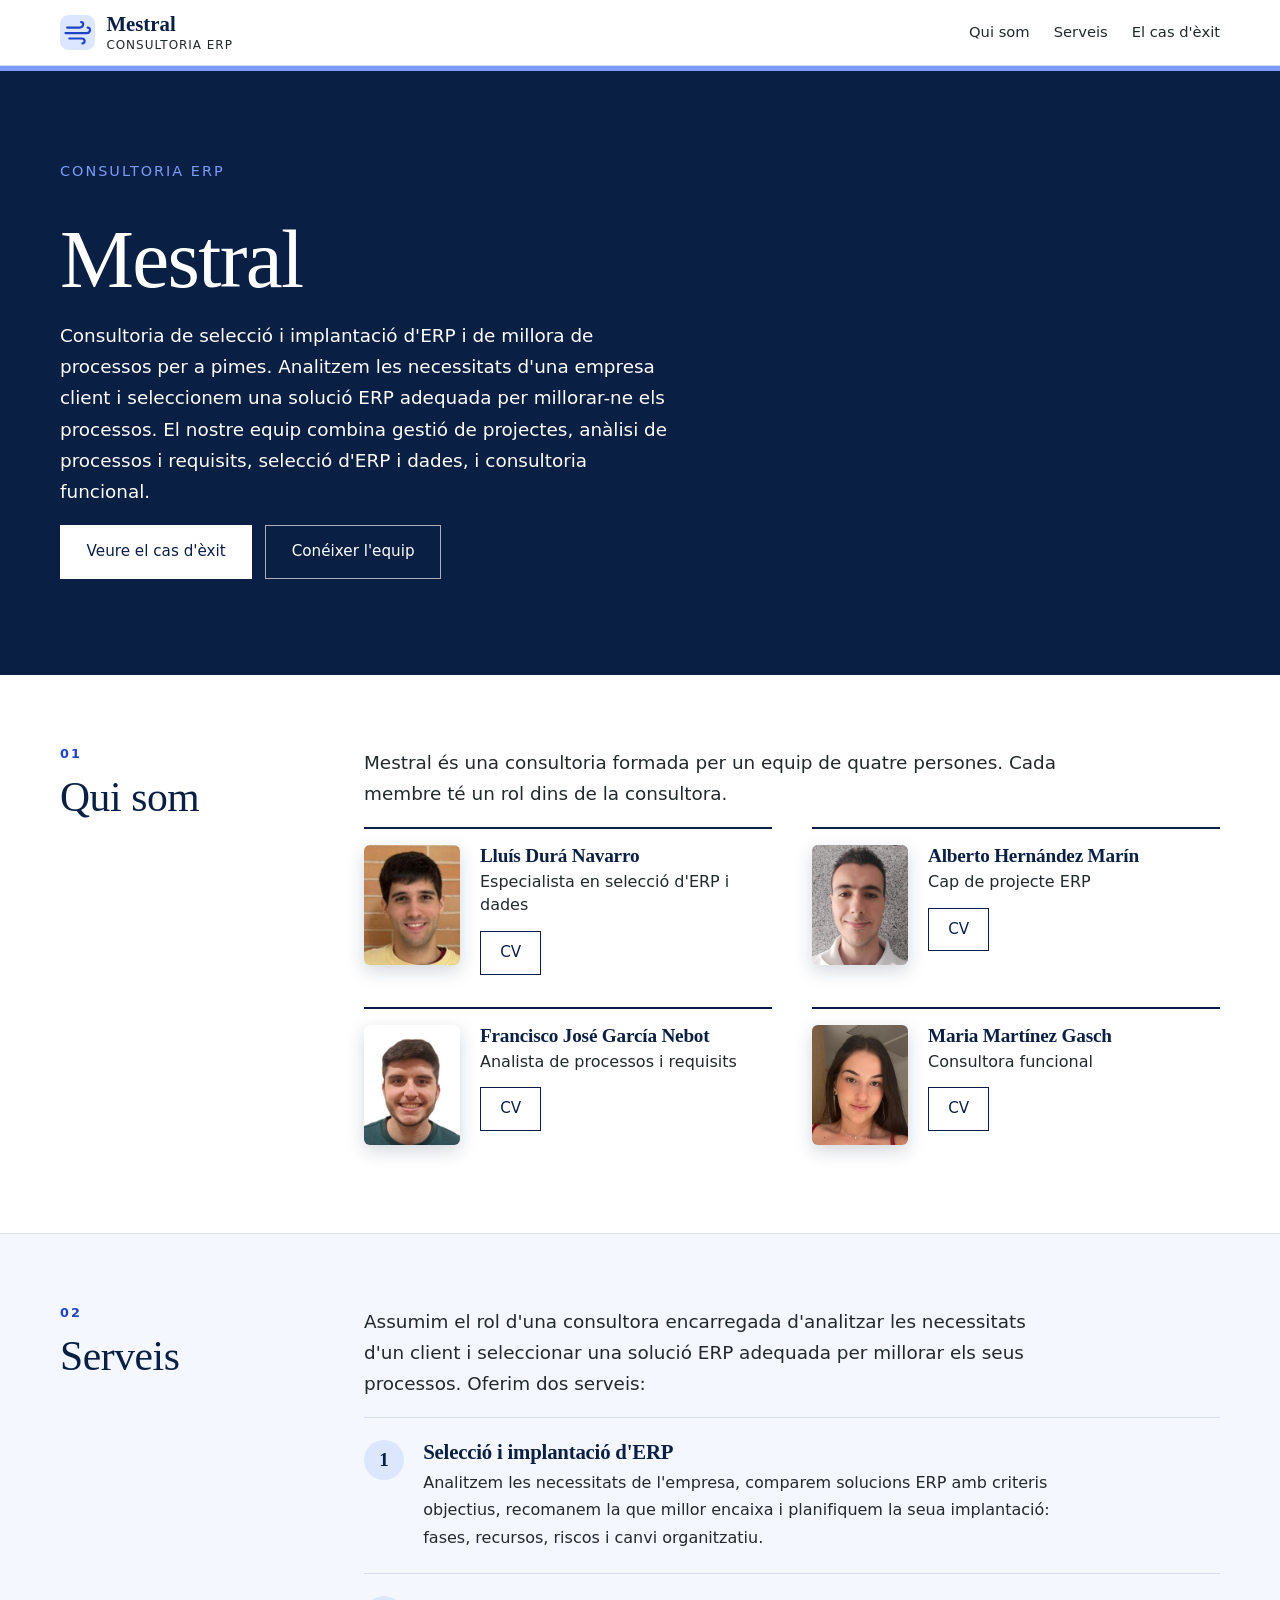
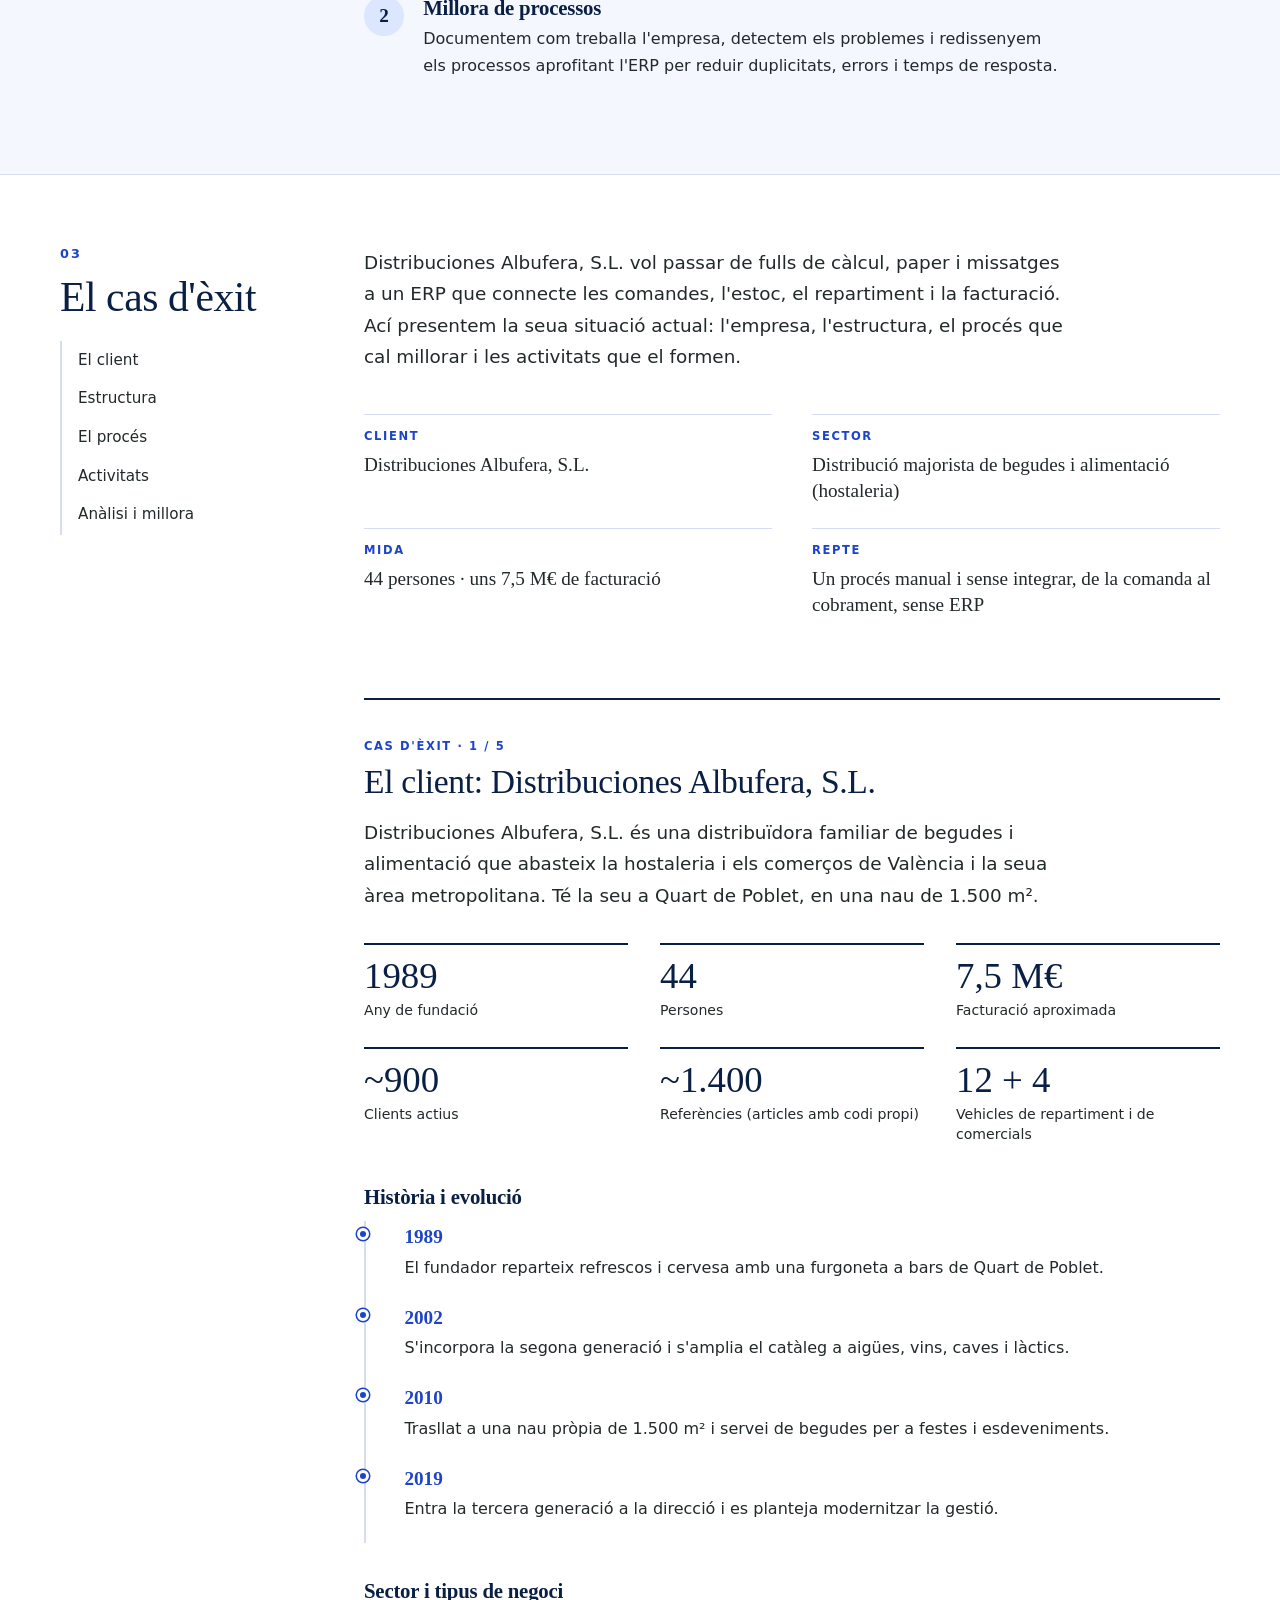
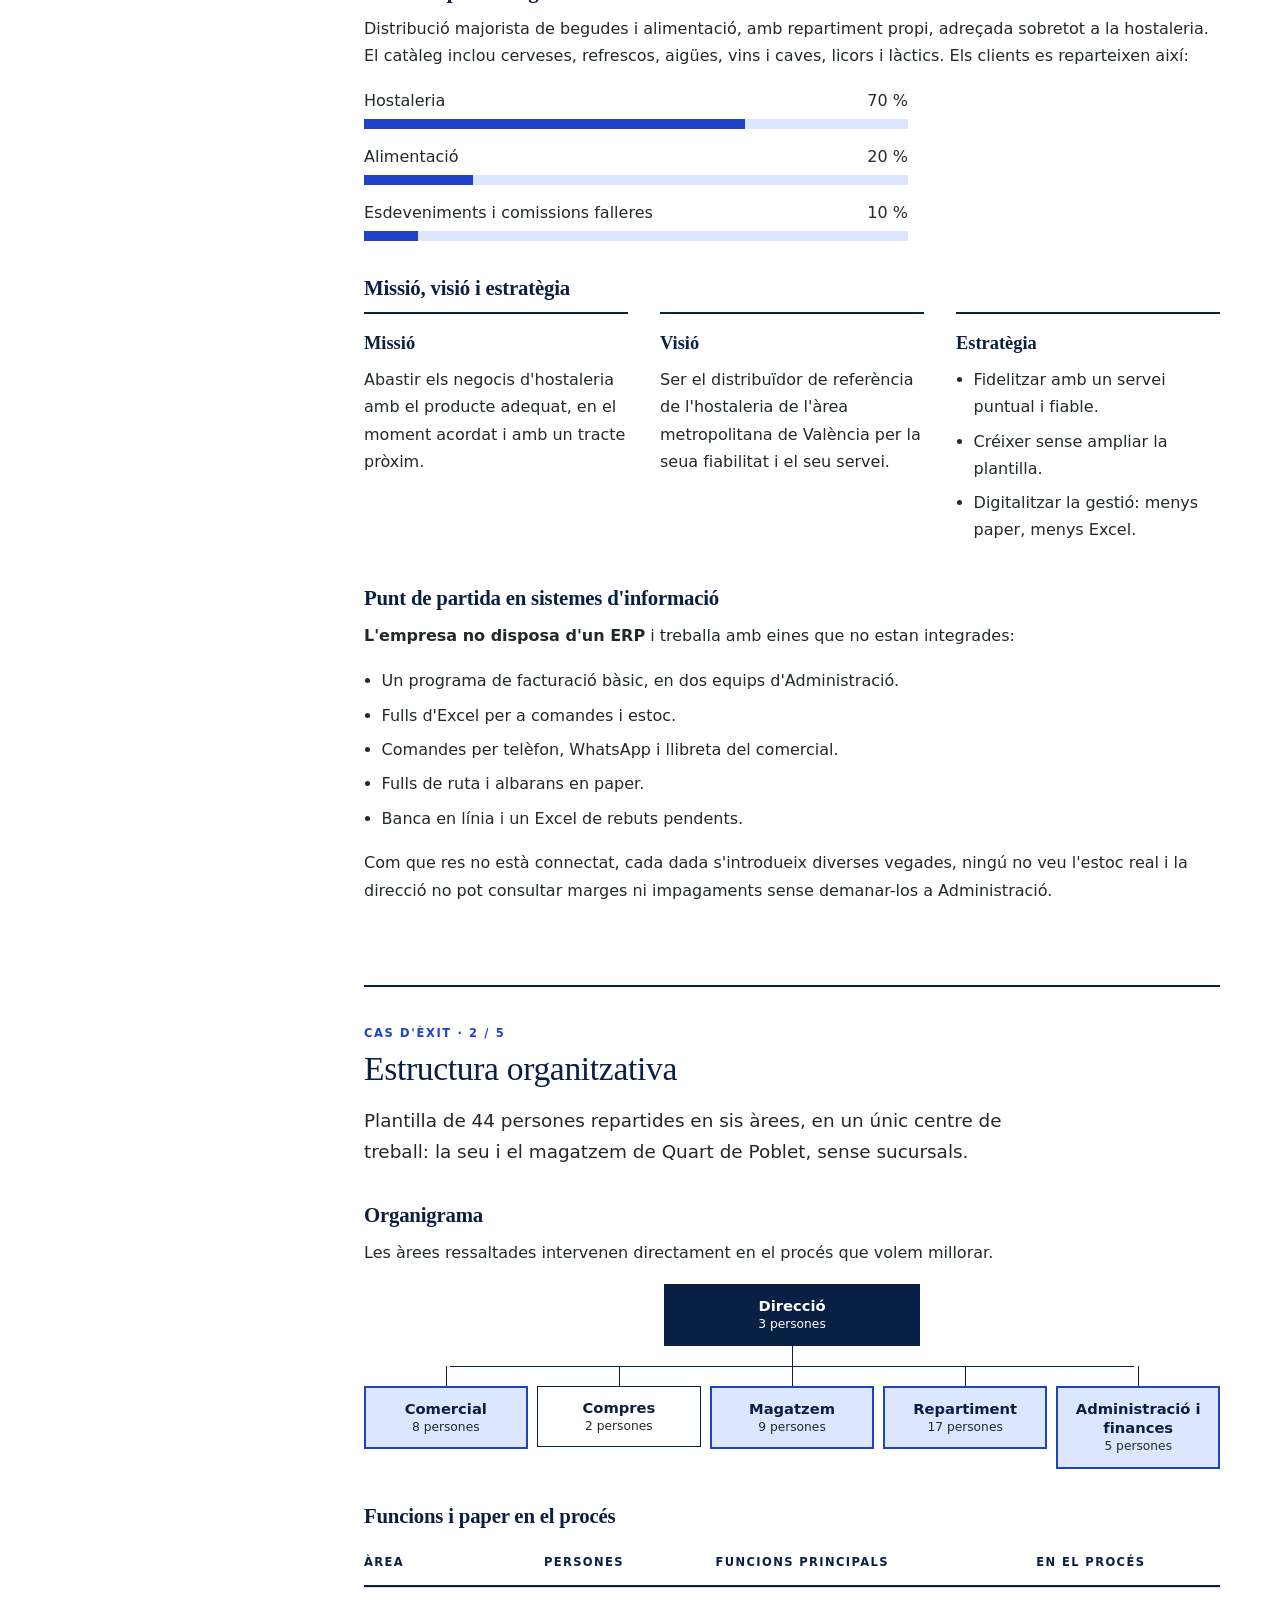
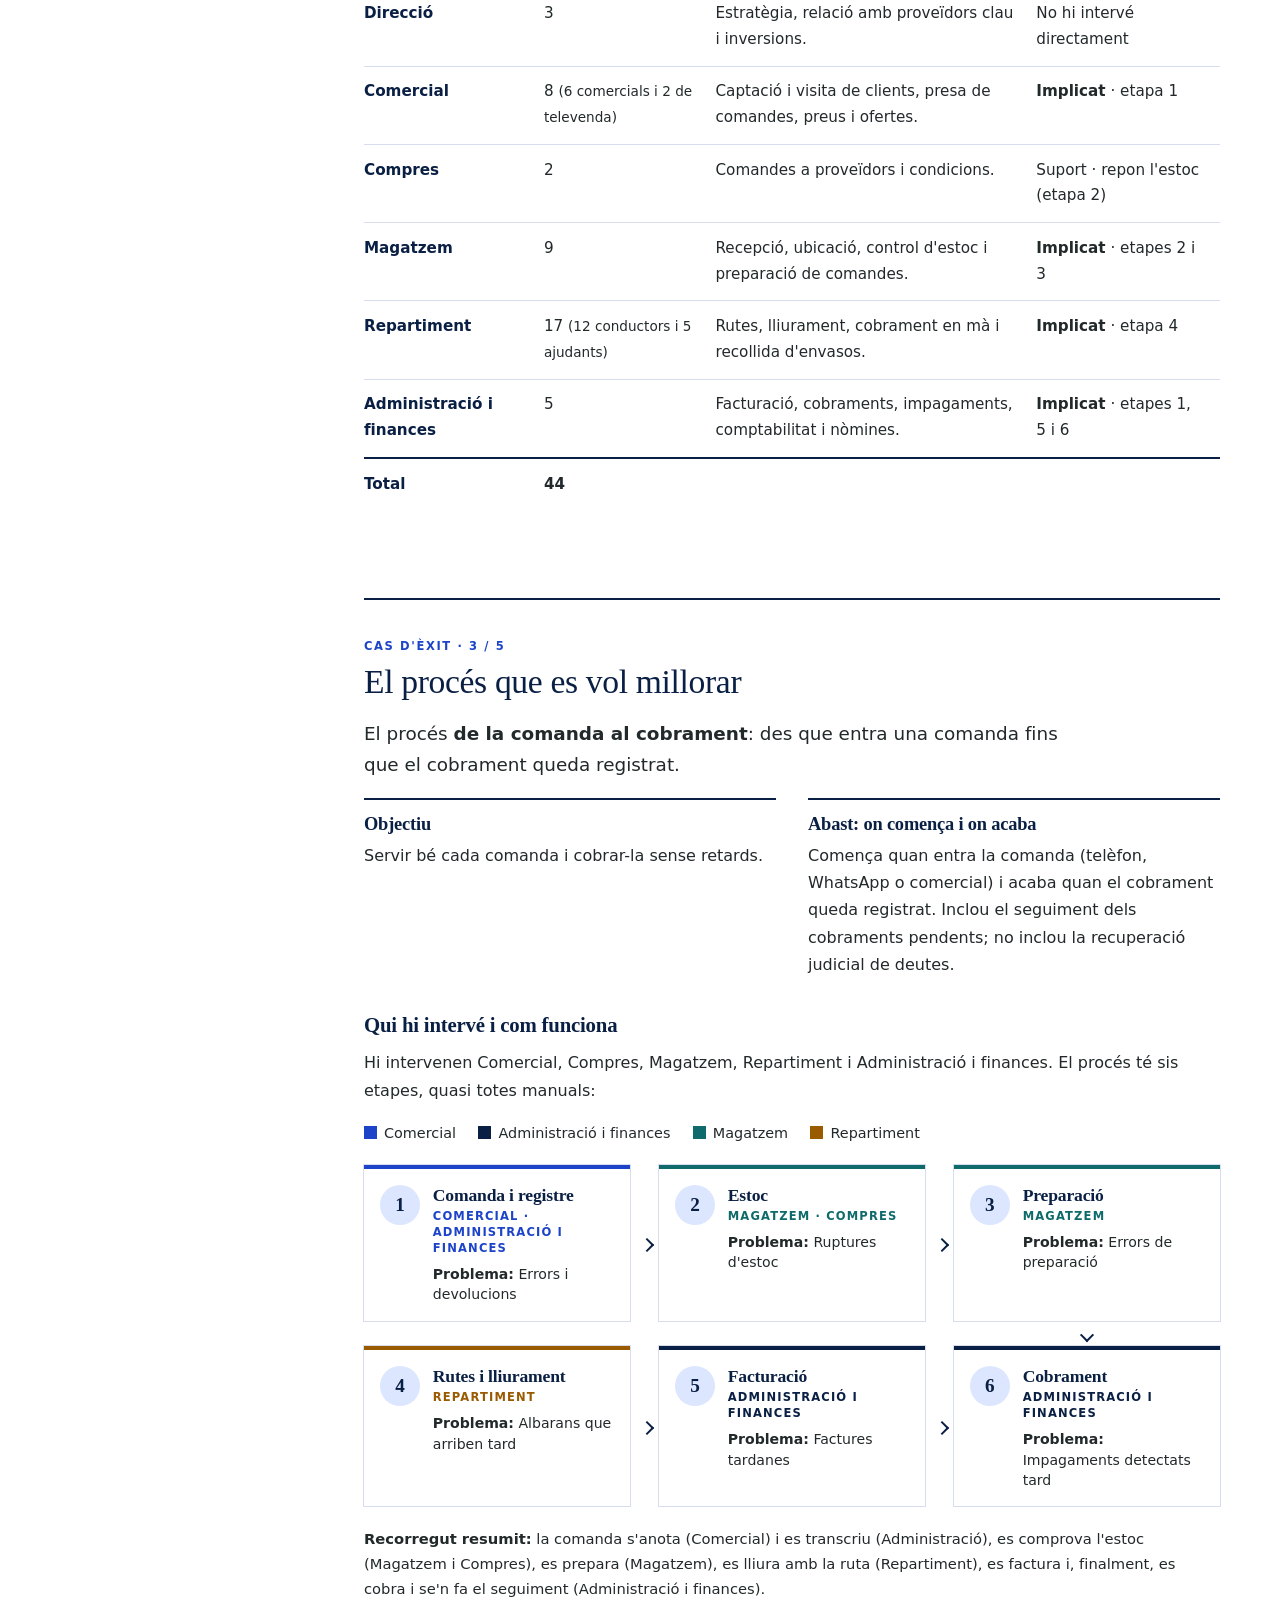
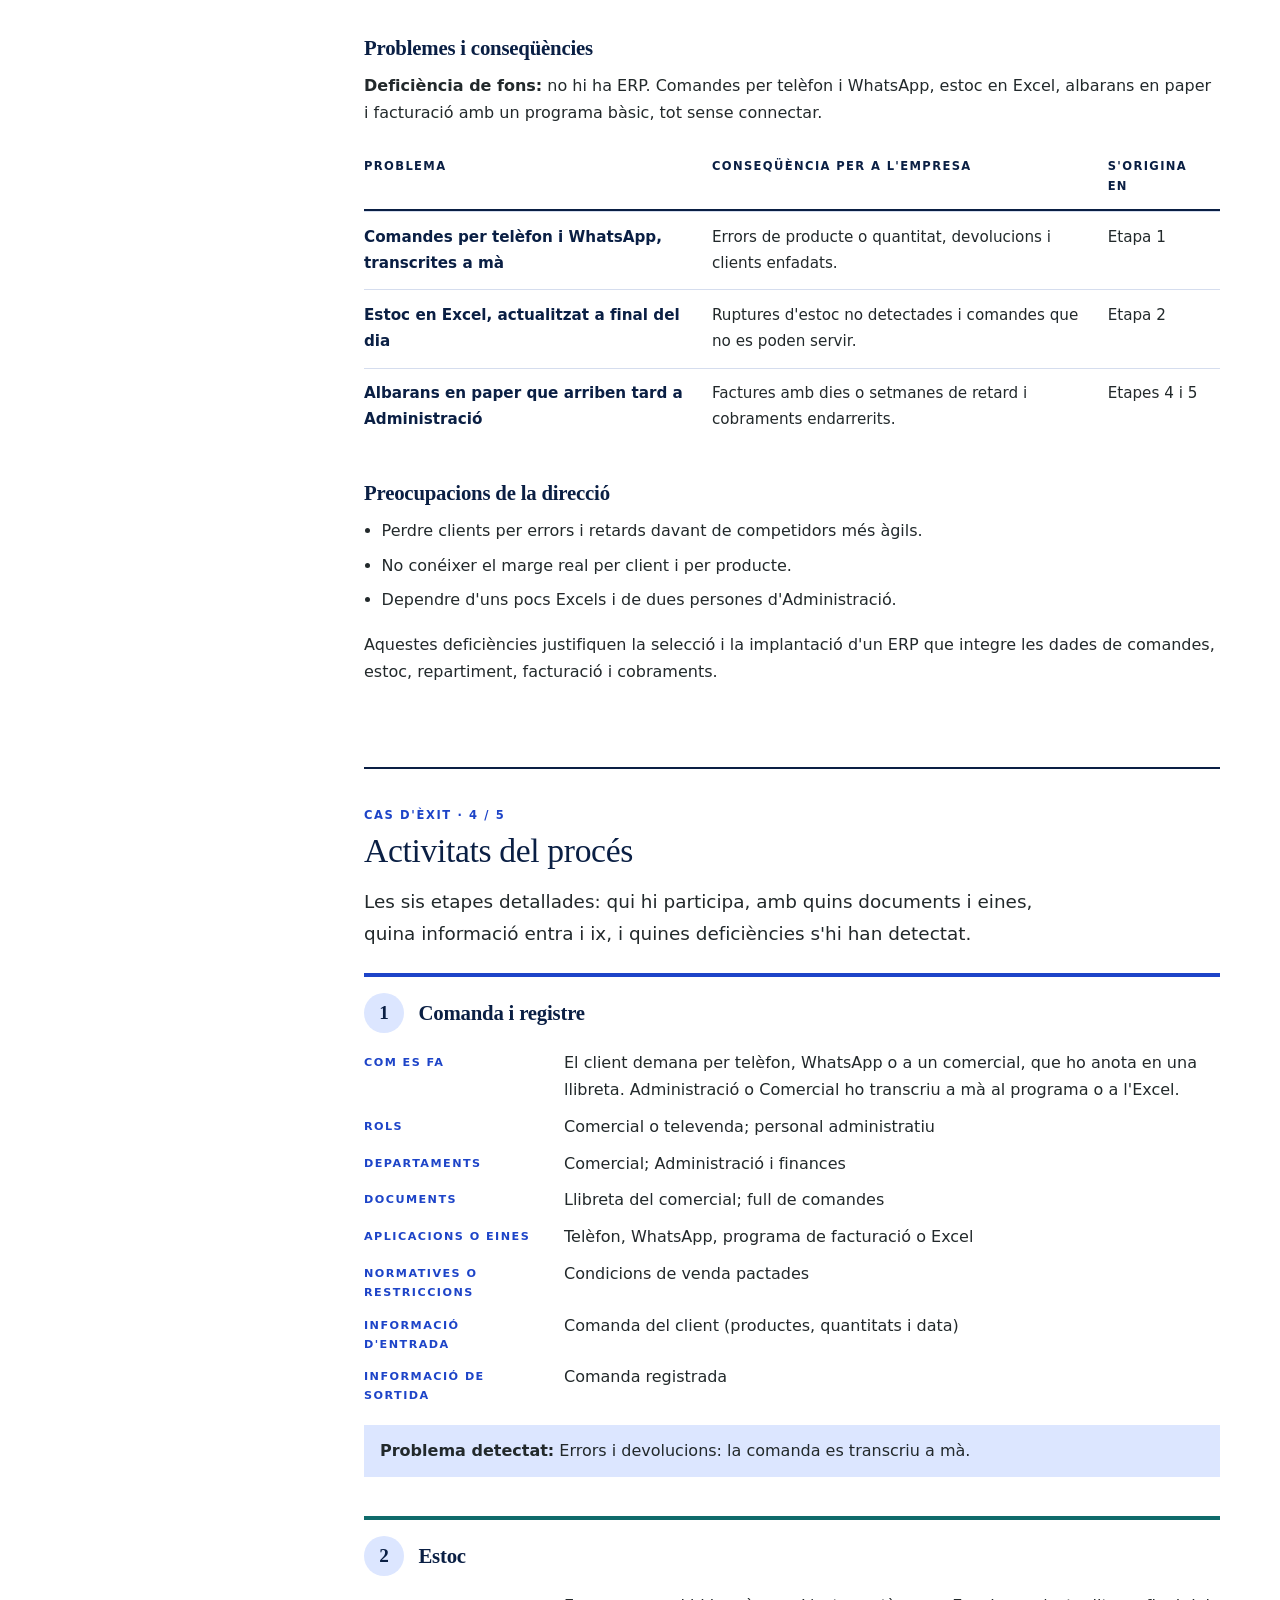
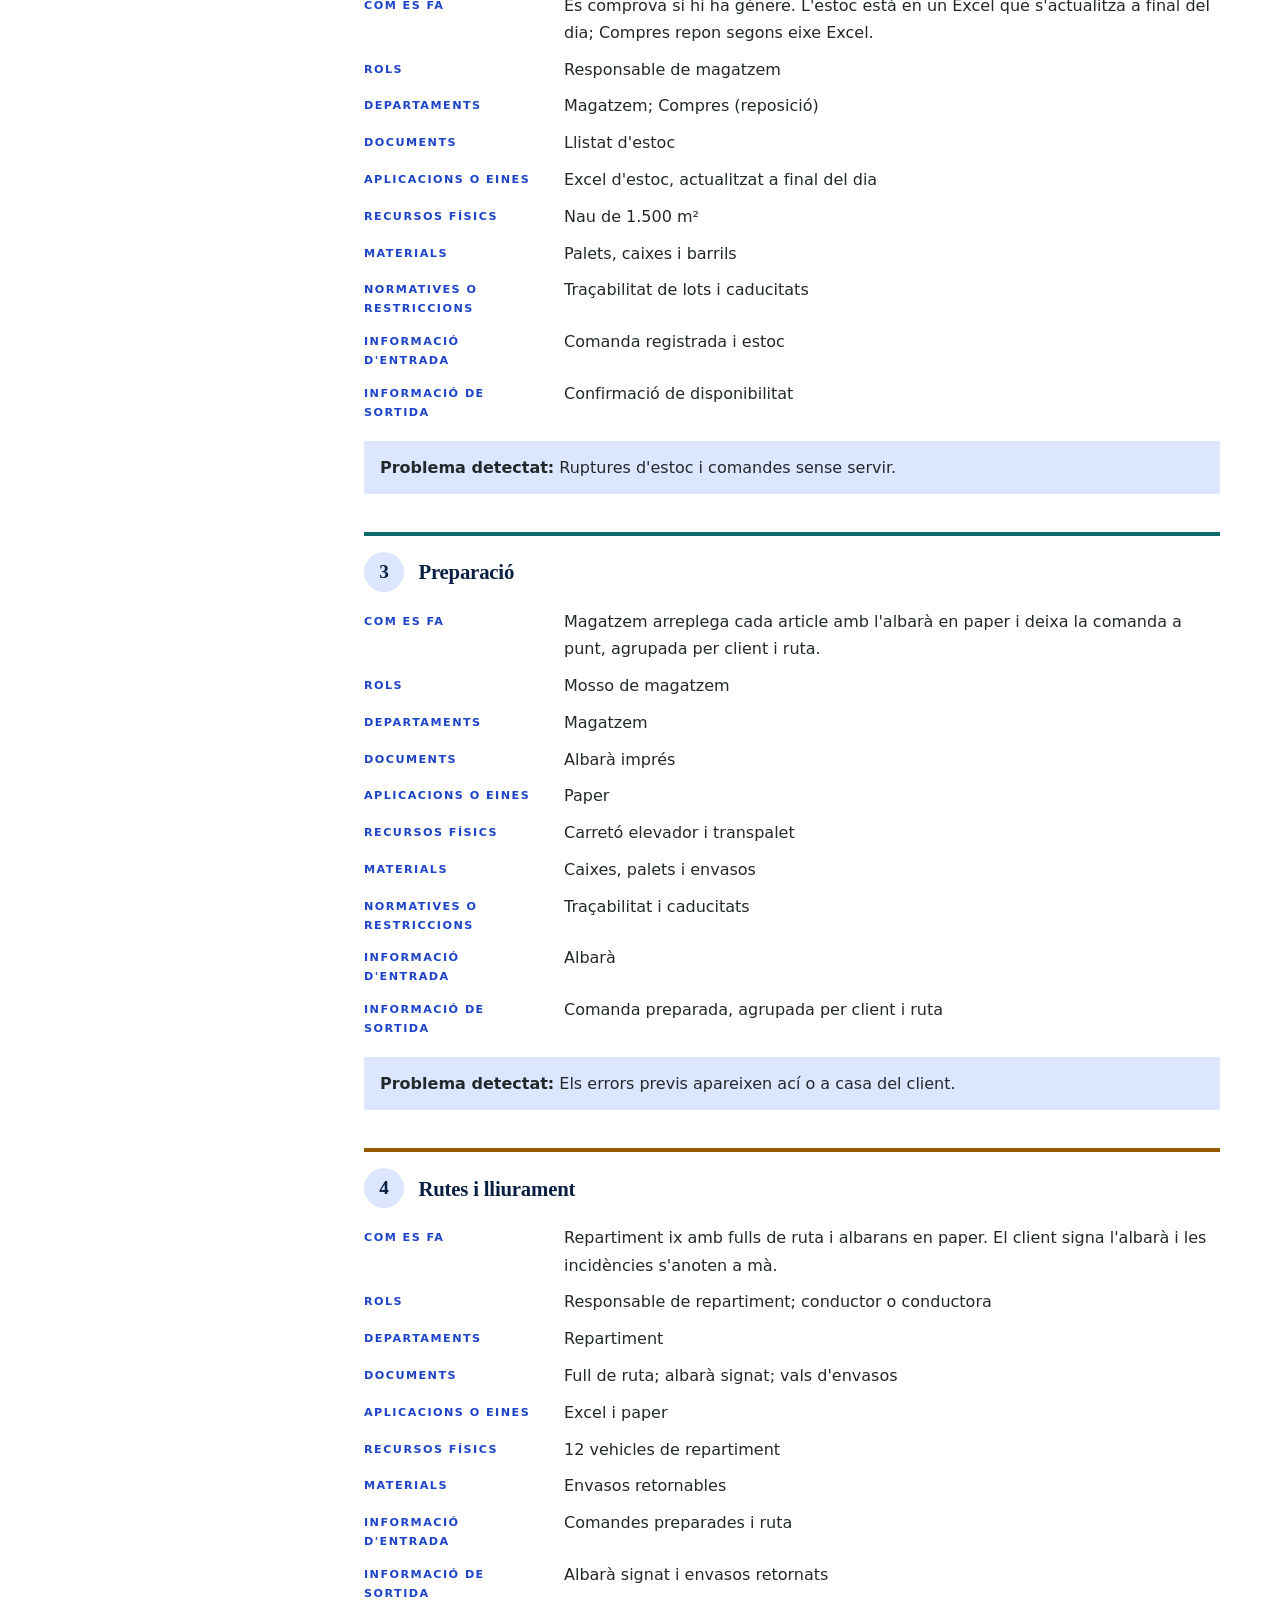
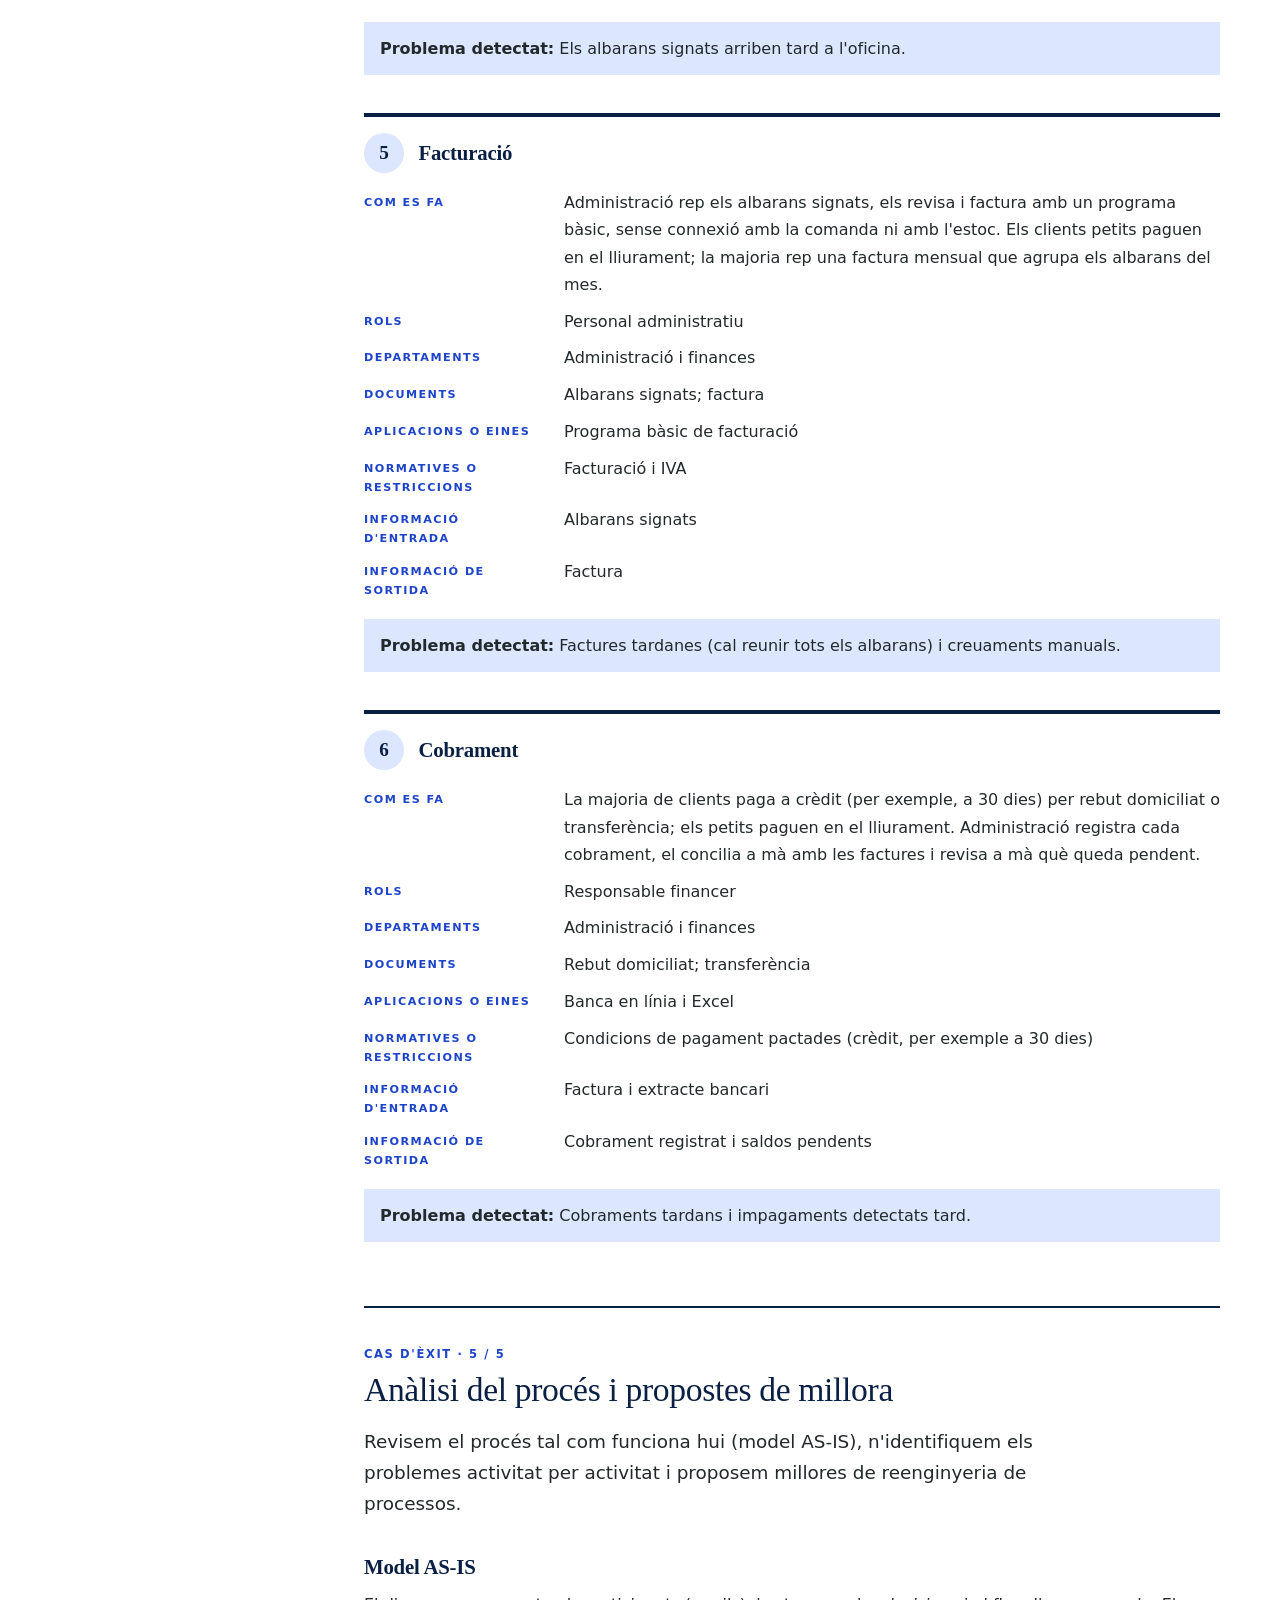
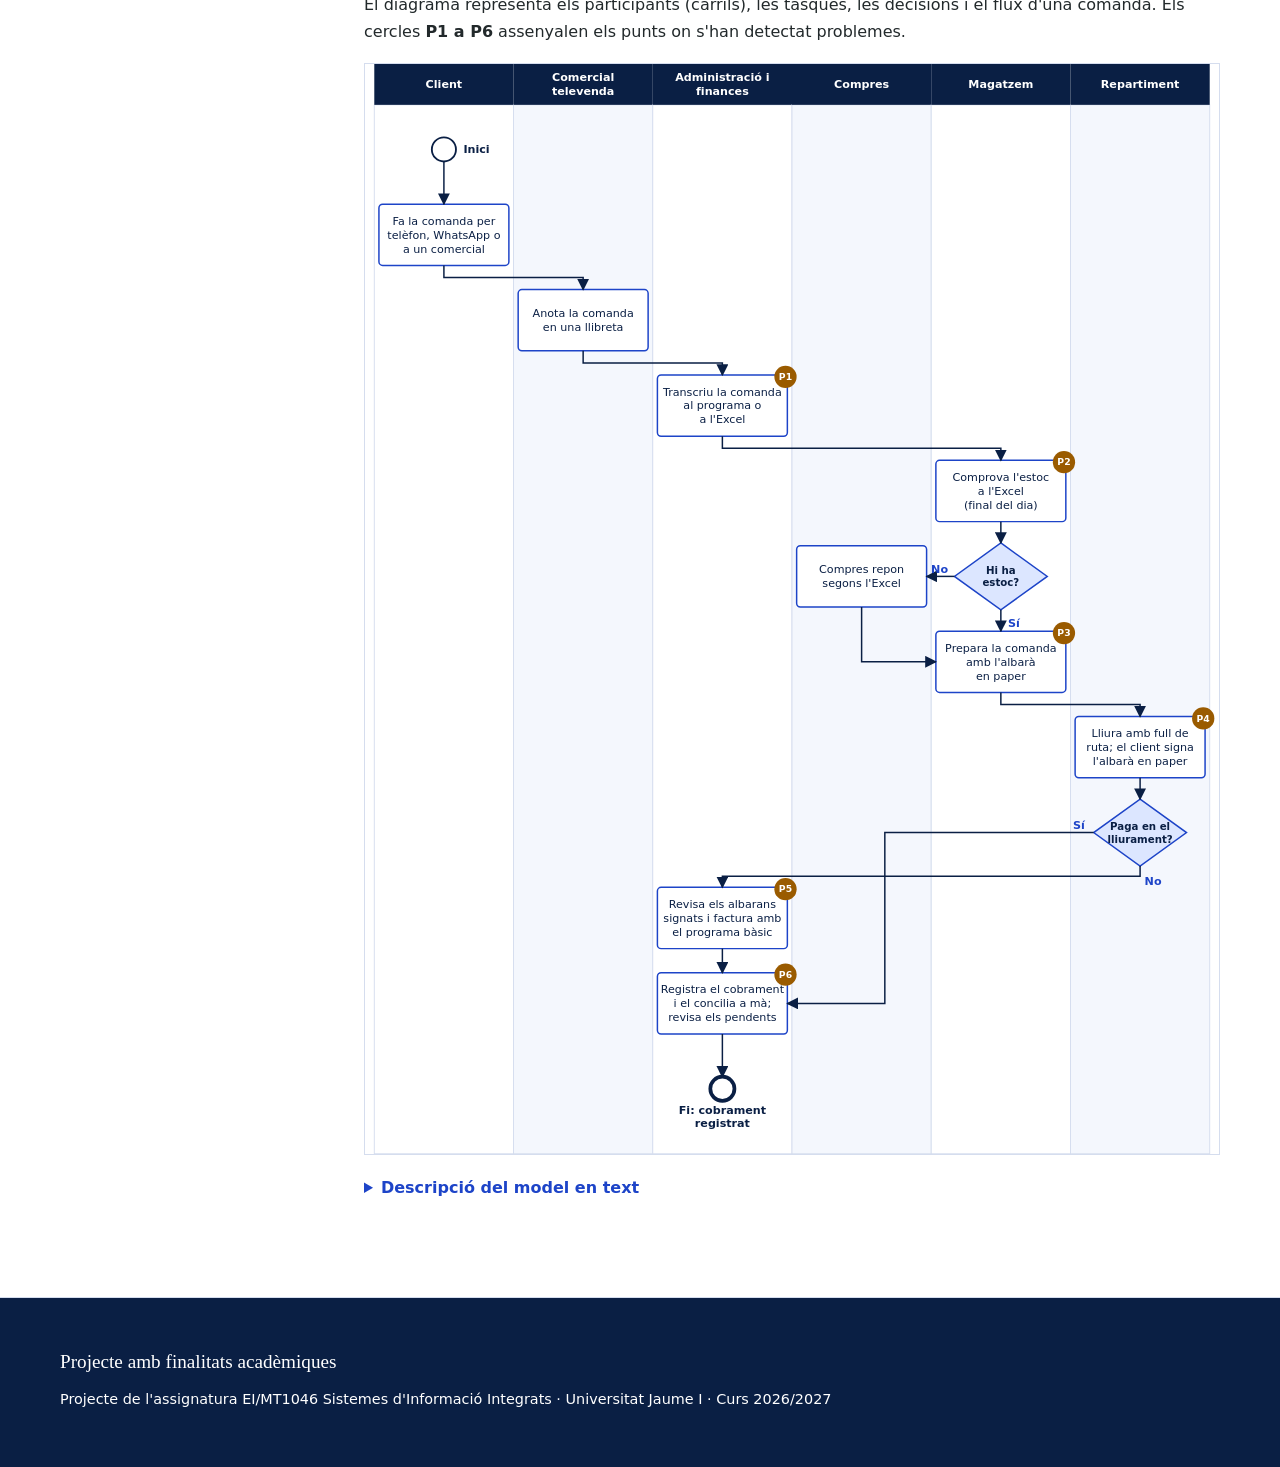
==== commit 598783e0: "V1: model AS-IS del procés (diagrama de carrils) Diagrama amb els sis participants, les tasques, due" ====
--- a/v1/index.html
+++ b/v1/index.html
@@ -108,6 +108,7 @@
           <li><a href="#estructura">Estructura</a></li>
           <li><a href="#proces">El procés</a></li>
           <li><a href="#activitats">Activitats</a></li>
+          <li><a href="#analisi">Anàlisi i millora</a></li>
         </ol>
       </nav>
     </div>
@@ -119,7 +120,7 @@
       <div><dt>Repte</dt><dd>Un procés manual i sense integrar, de la comanda al cobrament, sense ERP</dd></div>
     </dl>
     <div class="part" id="empresa" role="group" aria-labelledby="t-empresa">
-      <h3 id="t-empresa" data-pas="1 / 4">El client: Distribuciones Albufera, S.L.</h3>
+      <h3 id="t-empresa" data-pas="1 / 5">El client: Distribuciones Albufera, S.L.</h3>
     <p class="lead">Distribuciones Albufera, S.L. és una distribuïdora familiar de begudes i alimentació que abasteix la hostaleria i els comerços de València i la seua àrea metropolitana. Té la seu a Quart de Poblet, en una nau de 1.500 m².</p>
 
     <ul class="xifres" aria-label="Dades clau de l'empresa">
@@ -173,7 +174,7 @@
     </div>
 
     <div class="part" id="estructura" role="group" aria-labelledby="t-estructura">
-      <h3 id="t-estructura" data-pas="2 / 4">Estructura organitzativa</h3>
+      <h3 id="t-estructura" data-pas="2 / 5">Estructura organitzativa</h3>
     <p class="lead">Plantilla de 44 persones repartides en sis àrees, en un únic centre de treball: la seu i el magatzem de Quart de Poblet, sense sucursals.</p>
 
     <h4>Organigrama</h4>
@@ -209,7 +210,7 @@
     </div>
 
     <div class="part" id="proces" role="group" aria-labelledby="t-proces">
-      <h3 id="t-proces" data-pas="3 / 4">El procés que es vol millorar</h3>
+      <h3 id="t-proces" data-pas="3 / 5">El procés que es vol millorar</h3>
     <p class="lead">El procés <strong>de la comanda al cobrament</strong>: des que entra una comanda fins que el cobrament queda registrat.</p>
 
     <div class="trio dos">
@@ -254,7 +255,7 @@
     </div>
 
     <div class="part" id="activitats" role="group" aria-labelledby="t-activitats">
-      <h3 id="t-activitats" data-pas="4 / 4">Activitats del procés</h3>
+      <h3 id="t-activitats" data-pas="4 / 5">Activitats del procés</h3>
     <p class="lead">Les sis etapes detallades: qui hi participa, amb quins documents i eines, quina informació entra i ix, i quines deficiències s'hi han detectat.</p>
     <div class="activitats">
 <article class="activitat dep-com"><h4><span class="num" aria-hidden="true">1</span>Comanda i registre</h4><dl><dt>Com es fa</dt><dd>El client demana per telèfon, WhatsApp o a un comercial, que ho anota en una llibreta. Administració o Comercial ho transcriu a mà al programa o a l'Excel.</dd><dt>Rols</dt><dd>Comercial o televenda; personal administratiu</dd><dt>Departaments</dt><dd>Comercial; Administració i finances</dd><dt>Documents</dt><dd>Llibreta del comercial; full de comandes</dd><dt>Aplicacions o eines</dt><dd>Telèfon, WhatsApp, programa de facturació o Excel</dd><dt>Normatives o restriccions</dt><dd>Condicions de venda pactades</dd><dt>Informació d'entrada</dt><dd>Comanda del client (productes, quantitats i data)</dd><dt>Informació de sortida</dt><dd>Comanda registrada</dd></dl><p class="problema"><strong>Problema detectat:</strong> Errors i devolucions: la comanda es transcriu a mà.</p></article>
@@ -265,12 +266,23 @@
 <article class="activitat dep-adm"><h4><span class="num" aria-hidden="true">6</span>Cobrament</h4><dl><dt>Com es fa</dt><dd>La majoria de clients paga a crèdit (per exemple, a 30 dies) per rebut domiciliat o transferència; els petits paguen en el lliurament. Administració registra cada cobrament, el concilia a mà amb les factures i revisa a mà què queda pendent.</dd><dt>Rols</dt><dd>Responsable financer</dd><dt>Departaments</dt><dd>Administració i finances</dd><dt>Documents</dt><dd>Rebut domiciliat; transferència</dd><dt>Aplicacions o eines</dt><dd>Banca en línia i Excel</dd><dt>Normatives o restriccions</dt><dd>Condicions de pagament pactades (crèdit, per exemple a 30 dies)</dd><dt>Informació d'entrada</dt><dd>Factura i extracte bancari</dd><dt>Informació de sortida</dt><dd>Cobrament registrat i saldos pendents</dd></dl><p class="problema"><strong>Problema detectat:</strong> Cobraments tardans i impagaments detectats tard.</p></article>
     </div>
     </div>
+
+    <div class="part" id="analisi" role="group" aria-labelledby="t-analisi">
+      <h3 id="t-analisi" data-pas="5 / 5">Anàlisi del procés i propostes de millora</h3>
+      <p class="lead">Revisem el procés tal com funciona hui (model AS-IS), n'identifiquem els problemes activitat per activitat i proposem millores de reenginyeria de processos.</p>
+
+      <h4 id="as-is">Model AS-IS</h4>
+      <p>El diagrama representa els participants (carrils), les tasques, les decisions i el flux d'una comanda. Els cercles <strong>P1 a P6</strong> assenyalen els punts on s'han detectat problemes.</p>
+      <div class="diagrama" tabindex="0" role="group" aria-label="Diagrama del model AS-IS (es pot desplaçar horitzontalment en pantalles estretes)">
+        <svg class="as-is" viewBox="0 0 920 1174" role="img" aria-labelledby="as-is-t as-is-d" xmlns="http://www.w3.org/2000/svg" font-family="DM Sans, system-ui, sans-serif"><title id="as-is-t">Model AS-IS del procés de la comanda al cobrament</title><desc id="as-is-d">Diagrama de carrils amb sis participants. La comanda del client passa per Comercial, Administració, Magatzem, Compres, Repartiment i, de nou, Administració fins que el cobrament queda registrat. Hi ha dues decisions: si hi ha estoc i si el client paga en el lliurament. Sis punts marcats P1 a P6 assenyalen els problemes detectats.</desc><defs><marker id="fletxa" viewBox="0 0 10 10" refX="9" refY="5" markerWidth="8" markerHeight="8" orient="auto-start-reverse"><path d="M0,0 L10,5 L0,10 z" fill="#0A1F44"/></marker></defs><rect x="10" y="44" width="150" height="1130" fill="#FFFFFF" stroke="#D5DDEE"/><rect x="10" y="0" width="150" height="44" fill="#0A1F44"/><text x="85" text-anchor="middle" font-size="12" font-weight="700" fill="#FFFFFF"><tspan x="85" y="26.2">Client</tspan></text><rect x="160" y="44" width="150" height="1130" fill="#F4F7FD" stroke="#D5DDEE"/><rect x="160" y="0" width="150" height="44" fill="#0A1F44"/><text x="235" text-anchor="middle" font-size="12" font-weight="700" fill="#FFFFFF"><tspan x="235" y="18.7">Comercial</tspan><tspan x="235" y="33.7">televenda</tspan></text><rect x="310" y="44" width="150" height="1130" fill="#FFFFFF" stroke="#D5DDEE"/><rect x="310" y="0" width="150" height="44" fill="#0A1F44"/><text x="385" text-anchor="middle" font-size="12" font-weight="700" fill="#FFFFFF"><tspan x="385" y="18.7">Administració i</tspan><tspan x="385" y="33.7">finances</tspan></text><rect x="460" y="44" width="150" height="1130" fill="#F4F7FD" stroke="#D5DDEE"/><rect x="460" y="0" width="150" height="44" fill="#0A1F44"/><text x="535" text-anchor="middle" font-size="12" font-weight="700" fill="#FFFFFF"><tspan x="535" y="26.2">Compres</tspan></text><rect x="610" y="44" width="150" height="1130" fill="#FFFFFF" stroke="#D5DDEE"/><rect x="610" y="0" width="150" height="44" fill="#0A1F44"/><text x="685" text-anchor="middle" font-size="12" font-weight="700" fill="#FFFFFF"><tspan x="685" y="26.2">Magatzem</tspan></text><rect x="760" y="44" width="150" height="1130" fill="#F4F7FD" stroke="#D5DDEE"/><rect x="760" y="0" width="150" height="44" fill="#0A1F44"/><text x="835" text-anchor="middle" font-size="12" font-weight="700" fill="#FFFFFF"><tspan x="835" y="26.2">Repartiment</tspan></text><circle cx="85" cy="92" r="13" fill="#FFFFFF" stroke="#0A1F44" stroke-width="2"/><text x="106" text-anchor="start" font-size="12" font-weight="700" fill="#0A1F44"><tspan x="106" y="96.2">Inici</tspan></text><rect x="15" y="151" width="140" height="66" rx="4" fill="#FFFFFF" stroke="#1D44C8" stroke-width="1.6"/><text x="85" text-anchor="middle" font-size="12" font-weight="400" fill="#0A1F44"><tspan x="85" y="173.2">Fa la comanda per</tspan><tspan x="85" y="188.2">telèfon, WhatsApp o</tspan><tspan x="85" y="203.2">a un comercial</tspan></text><rect x="165" y="243" width="140" height="66" rx="4" fill="#FFFFFF" stroke="#1D44C8" stroke-width="1.6"/><text x="235" text-anchor="middle" font-size="12" font-weight="400" fill="#0A1F44"><tspan x="235" y="272.7">Anota la comanda</tspan><tspan x="235" y="287.7">en una llibreta</tspan></text><rect x="315" y="335" width="140" height="66" rx="4" fill="#FFFFFF" stroke="#1D44C8" stroke-width="1.6"/><text x="385" text-anchor="middle" font-size="12" font-weight="400" fill="#0A1F44"><tspan x="385" y="357.2">Transcriu la comanda</tspan><tspan x="385" y="372.2">al programa o</tspan><tspan x="385" y="387.2">a l'Excel</tspan></text><circle cx="453" cy="337" r="12" fill="#9A5B00"/><text x="453" text-anchor="middle" font-size="10" font-weight="700" fill="#FFFFFF"><tspan x="453" y="340.5">P1</tspan></text><rect x="615" y="427" width="140" height="66" rx="4" fill="#FFFFFF" stroke="#1D44C8" stroke-width="1.6"/><text x="685" text-anchor="middle" font-size="12" font-weight="400" fill="#0A1F44"><tspan x="685" y="449.2">Comprova l'estoc</tspan><tspan x="685" y="464.2">a l'Excel</tspan><tspan x="685" y="479.2">(final del dia)</tspan></text><circle cx="753" cy="429" r="12" fill="#9A5B00"/><text x="753" text-anchor="middle" font-size="10" font-weight="700" fill="#FFFFFF"><tspan x="753" y="432.5">P2</tspan></text><polygon points="685,516 735,552 685,588 635,552" fill="#DCE6FF" stroke="#1D44C8" stroke-width="1.6"/><text x="685" text-anchor="middle" font-size="11" font-weight="700" fill="#0A1F44"><tspan x="685" y="548.9">Hi ha</tspan><tspan x="685" y="562.9">estoc?</tspan></text><rect x="465" y="519" width="140" height="66" rx="4" fill="#FFFFFF" stroke="#1D44C8" stroke-width="1.6"/><text x="535" text-anchor="middle" font-size="12" font-weight="400" fill="#0A1F44"><tspan x="535" y="548.7">Compres repon</tspan><tspan x="535" y="563.7">segons l'Excel</tspan></text><rect x="615" y="611" width="140" height="66" rx="4" fill="#FFFFFF" stroke="#1D44C8" stroke-width="1.6"/><text x="685" text-anchor="middle" font-size="12" font-weight="400" fill="#0A1F44"><tspan x="685" y="633.2">Prepara la comanda</tspan><tspan x="685" y="648.2">amb l'albarà</tspan><tspan x="685" y="663.2">en paper</tspan></text><circle cx="753" cy="613" r="12" fill="#9A5B00"/><text x="753" text-anchor="middle" font-size="10" font-weight="700" fill="#FFFFFF"><tspan x="753" y="616.5">P3</tspan></text><rect x="765" y="703" width="140" height="66" rx="4" fill="#FFFFFF" stroke="#1D44C8" stroke-width="1.6"/><text x="835" text-anchor="middle" font-size="12" font-weight="400" fill="#0A1F44"><tspan x="835" y="725.2">Lliura amb full de</tspan><tspan x="835" y="740.2">ruta; el client signa</tspan><tspan x="835" y="755.2">l'albarà en paper</tspan></text><circle cx="903" cy="705" r="12" fill="#9A5B00"/><text x="903" text-anchor="middle" font-size="10" font-weight="700" fill="#FFFFFF"><tspan x="903" y="708.5">P4</tspan></text><polygon points="835,792 885,828 835,864 785,828" fill="#DCE6FF" stroke="#1D44C8" stroke-width="1.6"/><text x="835" text-anchor="middle" font-size="11" font-weight="700" fill="#0A1F44"><tspan x="835" y="824.9">Paga en el</tspan><tspan x="835" y="838.9">lliurament?</tspan></text><rect x="315" y="887" width="140" height="66" rx="4" fill="#FFFFFF" stroke="#1D44C8" stroke-width="1.6"/><text x="385" text-anchor="middle" font-size="12" font-weight="400" fill="#0A1F44"><tspan x="385" y="909.2">Revisa els albarans</tspan><tspan x="385" y="924.2">signats i factura amb</tspan><tspan x="385" y="939.2">el programa bàsic</tspan></text><circle cx="453" cy="889" r="12" fill="#9A5B00"/><text x="453" text-anchor="middle" font-size="10" font-weight="700" fill="#FFFFFF"><tspan x="453" y="892.5">P5</tspan></text><rect x="315" y="979" width="140" height="66" rx="4" fill="#FFFFFF" stroke="#1D44C8" stroke-width="1.6"/><text x="385" text-anchor="middle" font-size="12" font-weight="400" fill="#0A1F44"><tspan x="385" y="1001.2">Registra el cobrament</tspan><tspan x="385" y="1016.2">i el concilia a mà;</tspan><tspan x="385" y="1031.2">revisa els pendents</tspan></text><circle cx="453" cy="981" r="12" fill="#9A5B00"/><text x="453" text-anchor="middle" font-size="10" font-weight="700" fill="#FFFFFF"><tspan x="453" y="984.5">P6</tspan></text><circle cx="385" cy="1104" r="13" fill="#FFFFFF" stroke="#0A1F44" stroke-width="4"/><text x="385" text-anchor="middle" font-size="12" font-weight="700" fill="#0A1F44"><tspan x="385" y="1130.7">Fi: cobrament</tspan><tspan x="385" y="1145.7">registrat</tspan></text><path d="M85,105 L85,151" fill="none" stroke="#0A1F44" stroke-width="1.6" marker-end="url(#fletxa)"/><path d="M85,217 L85,230 L235,230 L235,243" fill="none" stroke="#0A1F44" stroke-width="1.6" marker-end="url(#fletxa)"/><path d="M235,309 L235,322 L385,322 L385,335" fill="none" stroke="#0A1F44" stroke-width="1.6" marker-end="url(#fletxa)"/><path d="M385,401 L385,414 L685,414 L685,427" fill="none" stroke="#0A1F44" stroke-width="1.6" marker-end="url(#fletxa)"/><path d="M685,493 L685,516" fill="none" stroke="#0A1F44" stroke-width="1.6" marker-end="url(#fletxa)"/><path d="M635,552 L605,552" fill="none" stroke="#0A1F44" stroke-width="1.6" marker-end="url(#fletxa)"/><text x="619" text-anchor="middle" font-size="12" font-weight="700" fill="#1D44C8"><tspan x="619" y="548.2">No</tspan></text><path d="M685,588 L685,611" fill="none" stroke="#0A1F44" stroke-width="1.6" marker-end="url(#fletxa)"/><text x="699" text-anchor="middle" font-size="12" font-weight="700" fill="#1D44C8"><tspan x="699" y="606.2">Sí</tspan></text><path d="M535,585 L535,644 L615,644" fill="none" stroke="#0A1F44" stroke-width="1.6" marker-end="url(#fletxa)"/><path d="M685,677 L685,690 L835,690 L835,703" fill="none" stroke="#0A1F44" stroke-width="1.6" marker-end="url(#fletxa)"/><path d="M835,769 L835,792" fill="none" stroke="#0A1F44" stroke-width="1.6" marker-end="url(#fletxa)"/><path d="M835,864 L835,875 L385,875 L385,887" fill="none" stroke="#0A1F44" stroke-width="1.6" marker-end="url(#fletxa)"/><text x="849" text-anchor="middle" font-size="12" font-weight="700" fill="#1D44C8"><tspan x="849" y="884.2">No</tspan></text><path d="M785,828 L560,828 L560,1012 L455,1012" fill="none" stroke="#0A1F44" stroke-width="1.6" marker-end="url(#fletxa)"/><text x="769" text-anchor="middle" font-size="12" font-weight="700" fill="#1D44C8"><tspan x="769" y="824.2">Sí</tspan></text><path d="M385,953 L385,979" fill="none" stroke="#0A1F44" stroke-width="1.6" marker-end="url(#fletxa)"/><path d="M385,1045 L385,1091" fill="none" stroke="#0A1F44" stroke-width="1.6" marker-end="url(#fletxa)"/></svg>
+      </div>
+      <details class="text-alt">
+        <summary>Descripció del model en text</summary>
+        <ol><li>El client fa la comanda per telèfon, WhatsApp o a un comercial. <span class="nota">(Client)</span></li><li>El comercial o televenda l'anota en una llibreta. <span class="nota">(Comercial)</span></li><li>Administració o Comercial la transcriu a mà al programa o a l'Excel. <span class="nota">(Administració i finances)</span></li><li>Magatzem comprova l'estoc en un Excel que només s'actualitza a final del dia. <span class="nota">(Magatzem)</span></li><li>Decisió: si hi ha estoc, es prepara la comanda; si no, Compres repon segons eixe Excel i, quan arriba el gènere, es prepara. <span class="nota">(Magatzem · Compres)</span></li><li>Magatzem prepara la comanda amb l'albarà en paper, agrupada per client i ruta. <span class="nota">(Magatzem)</span></li><li>Repartiment ix amb fulls de ruta i albarans en paper; el client signa l'albarà i les incidències s'anoten a mà. <span class="nota">(Repartiment)</span></li><li>Decisió: els clients petits paguen en el lliurament; la majoria rep una factura mensual. <span class="nota">(Repartiment · Administració)</span></li><li>Administració rep els albarans signats, els revisa i factura amb un programa bàsic. <span class="nota">(Administració i finances)</span></li><li>Administració registra cada cobrament, el concilia a mà amb les factures i revisa a mà què queda pendent. <span class="nota">(Administració i finances)</span></li></ol>
+      </details>
+    </div>
   </div>
 </section>
-
-
-
-
 
 </main>
 
--- a/v1/css/style.css
+++ b/v1/css/style.css
@@ -220,4 +220,13 @@
   .part { scroll-margin-top: 4.5rem; }
 }
 
+/* Model AS-IS */
+.diagrama { overflow-x: auto; border: 1px solid var(--line); background: var(--blanc); margin: 1rem 0 1.2rem; }
+.diagrama:focus-visible { outline-offset: 0; }
+.as-is { display: block; width: 100%; min-width: 760px; height: auto; }
+.text-alt { margin-bottom: 1.5rem; }
+.text-alt summary { cursor: pointer; font-weight: 700; color: var(--primary); }
+.text-alt ol { margin-top: .8rem; padding-left: 1.2rem; }
+.text-alt li { margin-bottom: .5rem; }
+
 @media print { .capcalera, .salta { display: none; } }
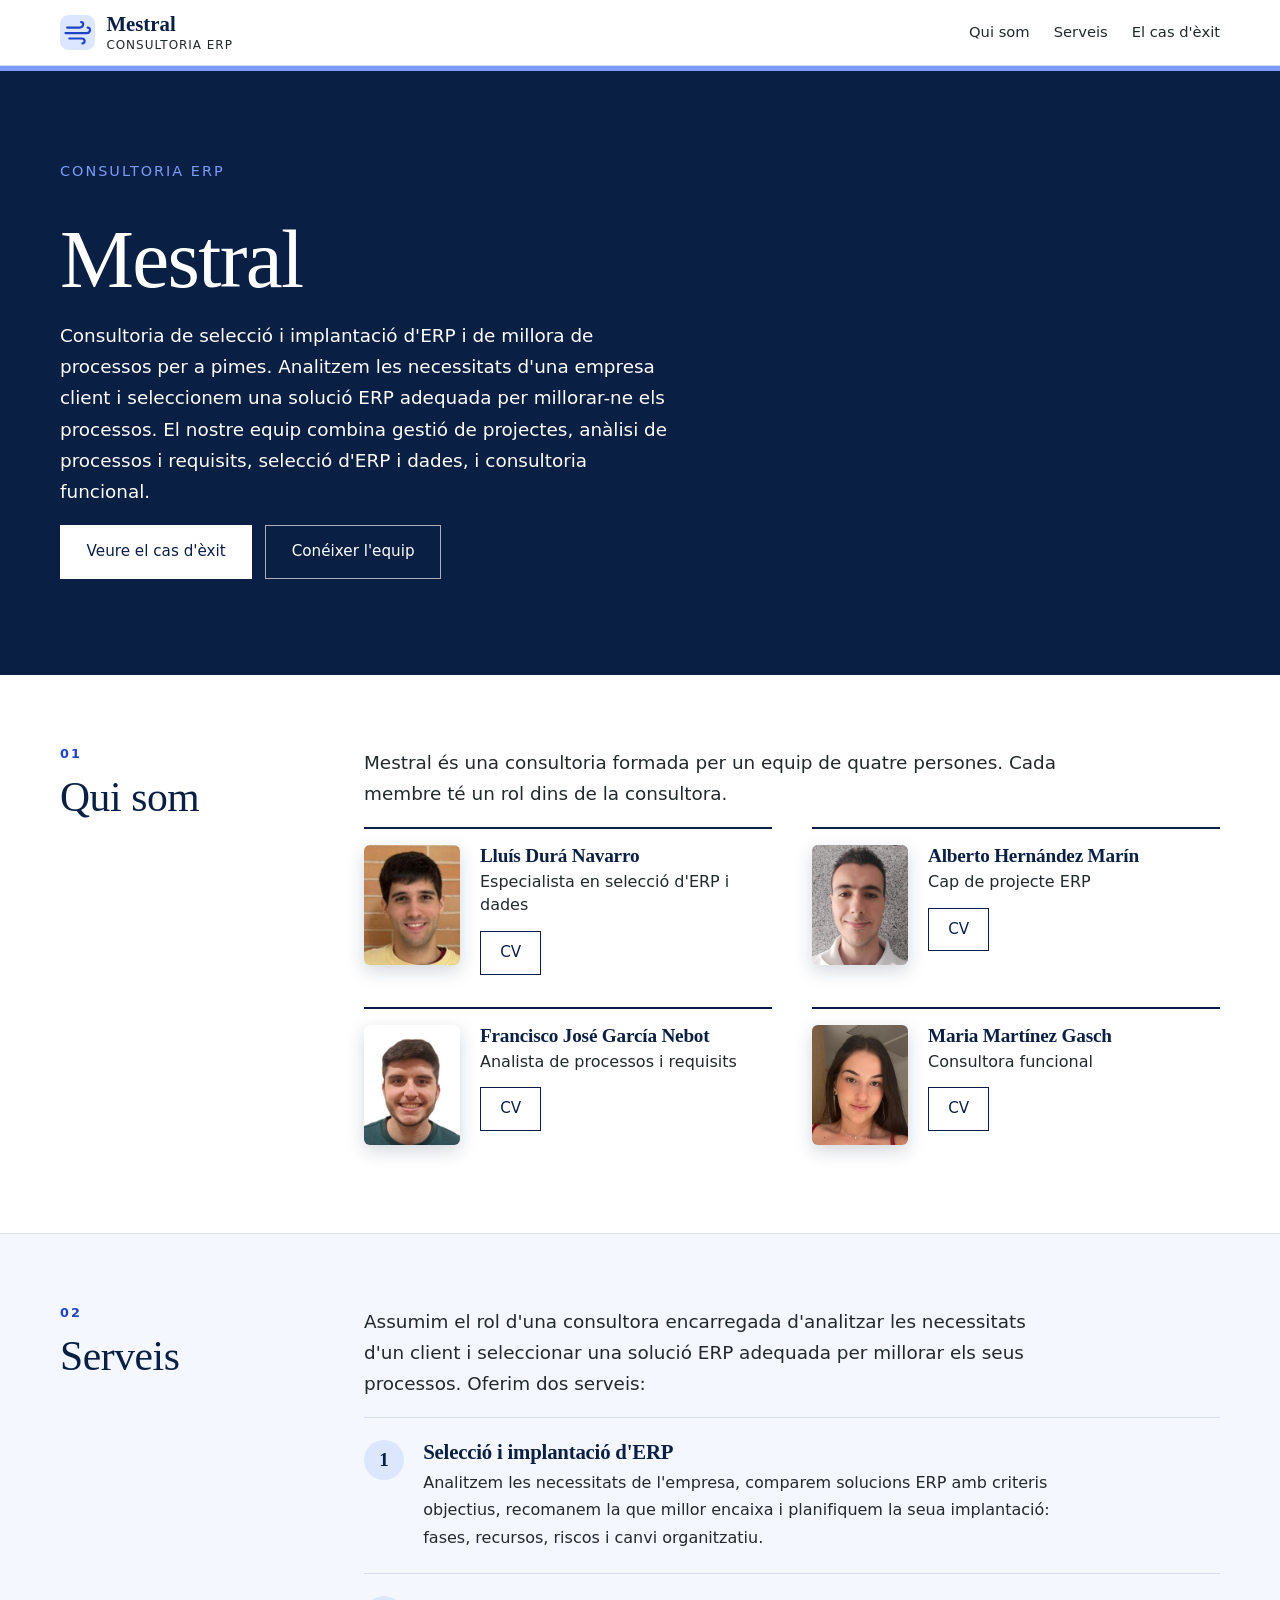
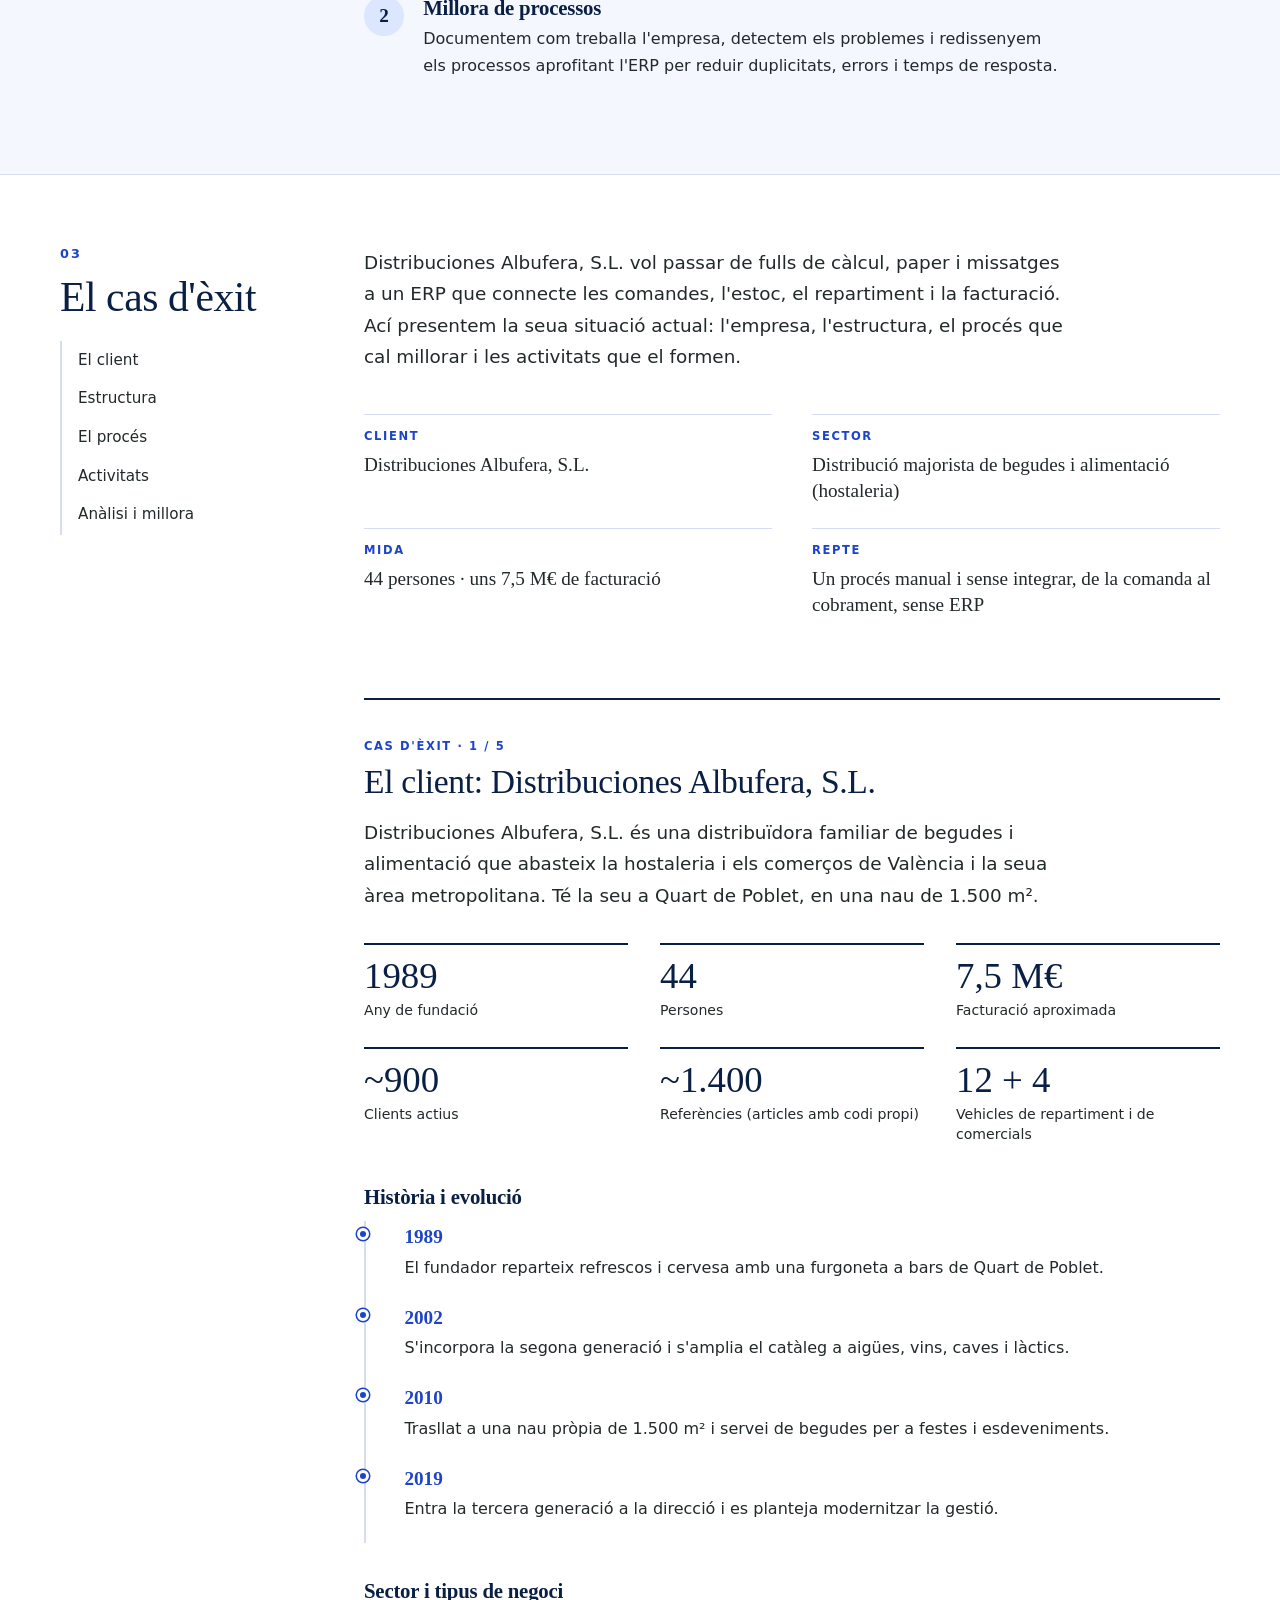
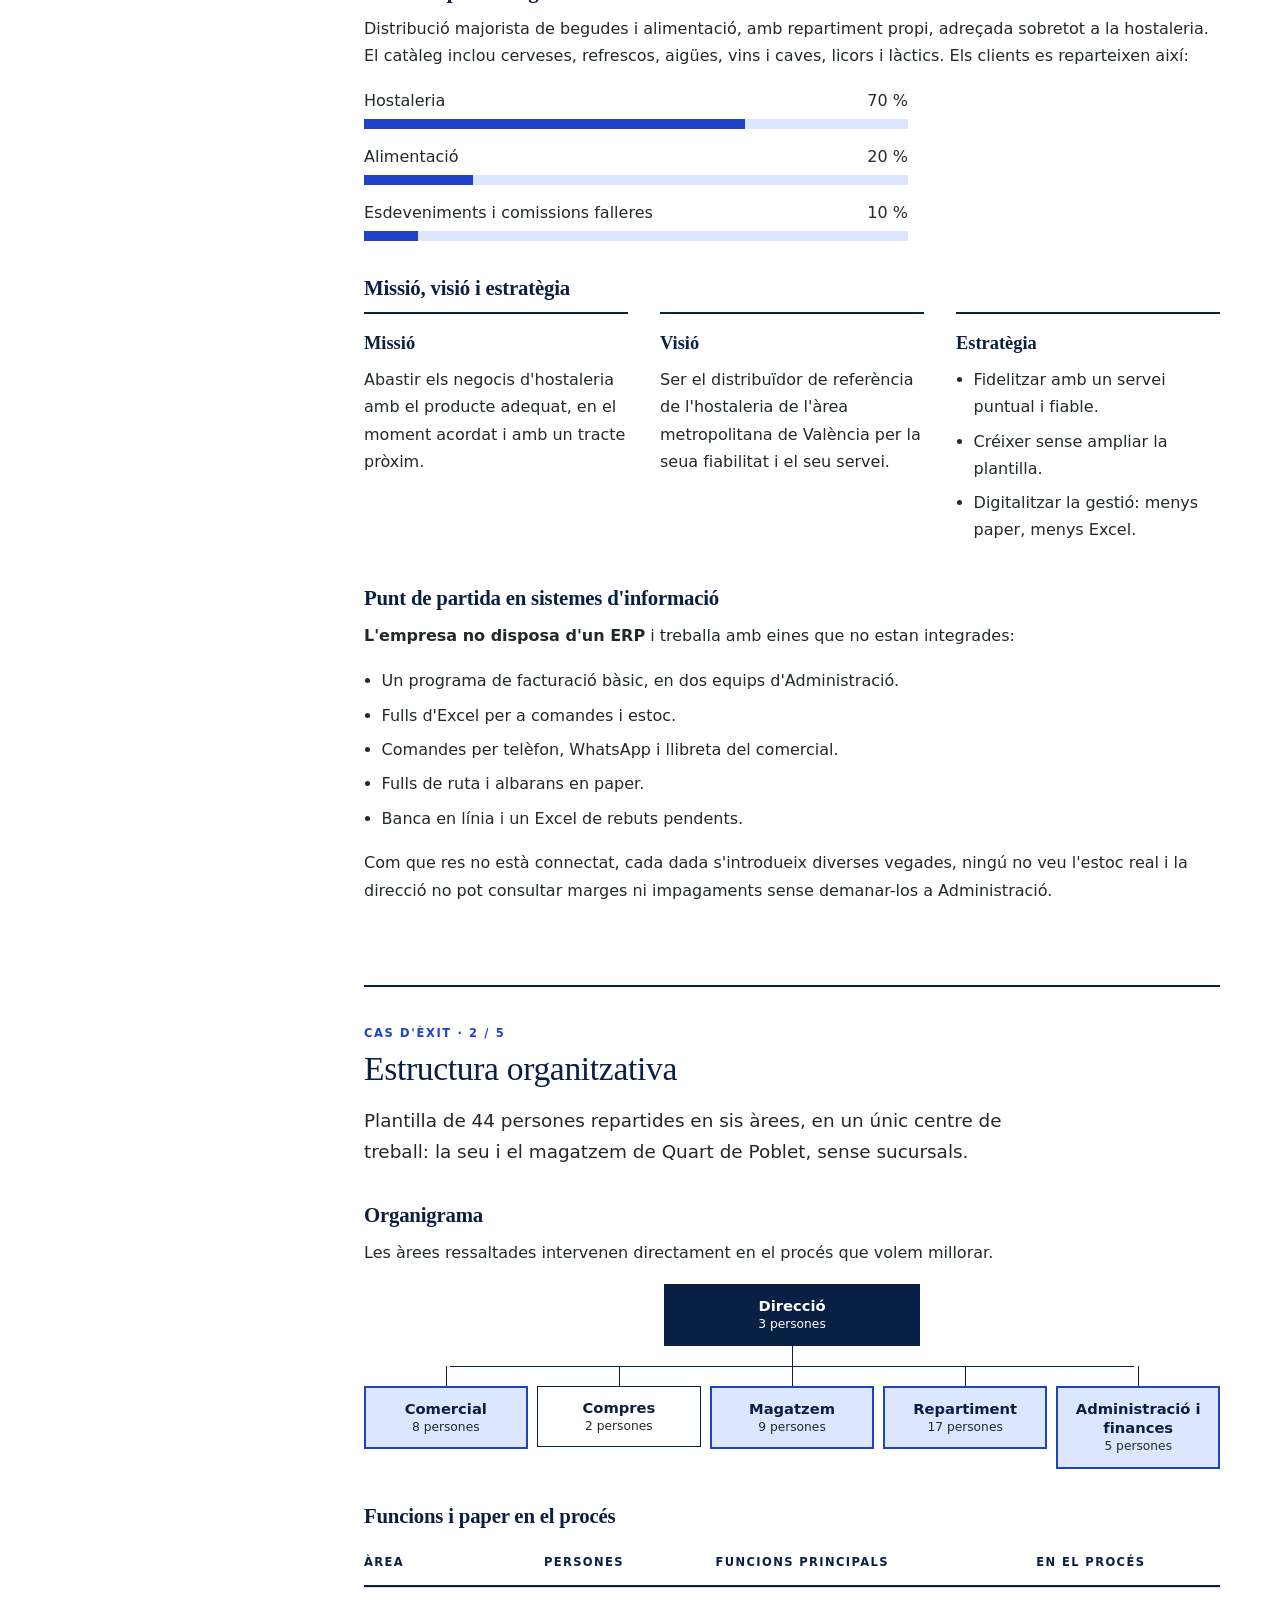
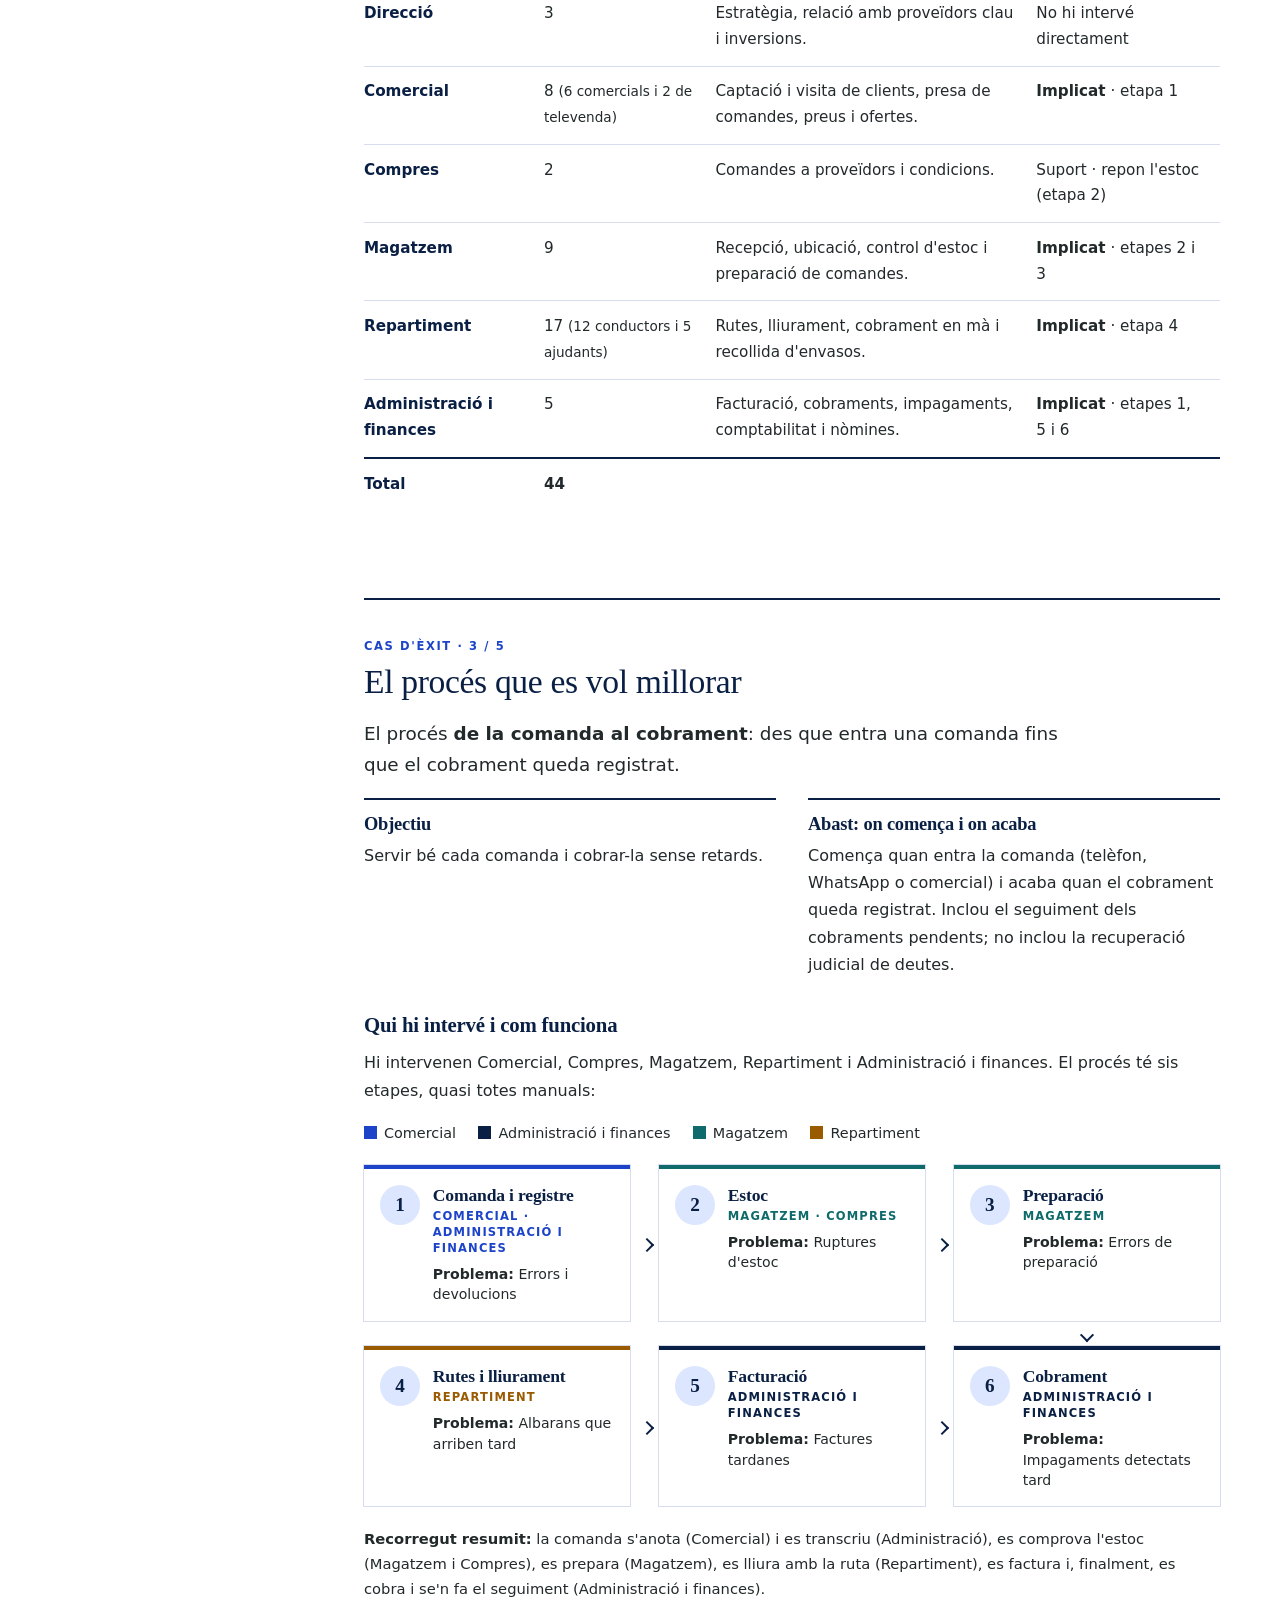
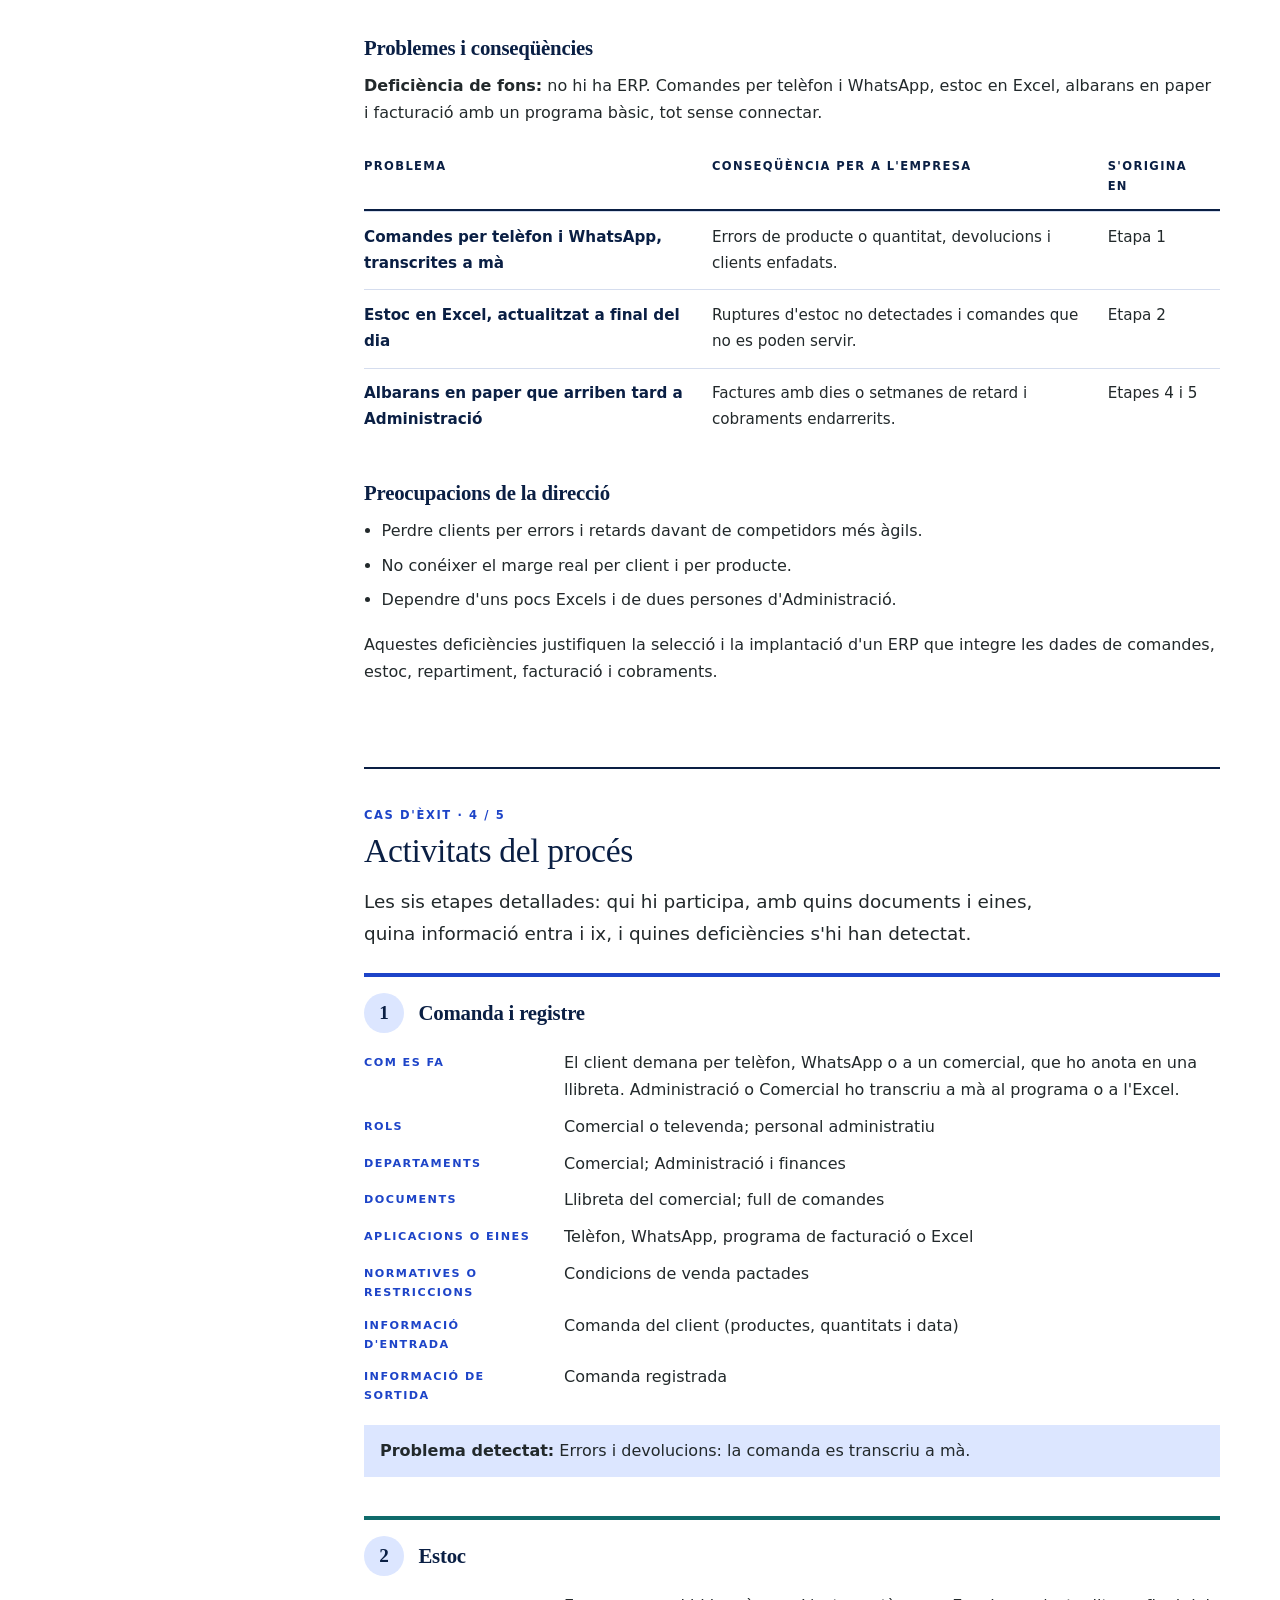
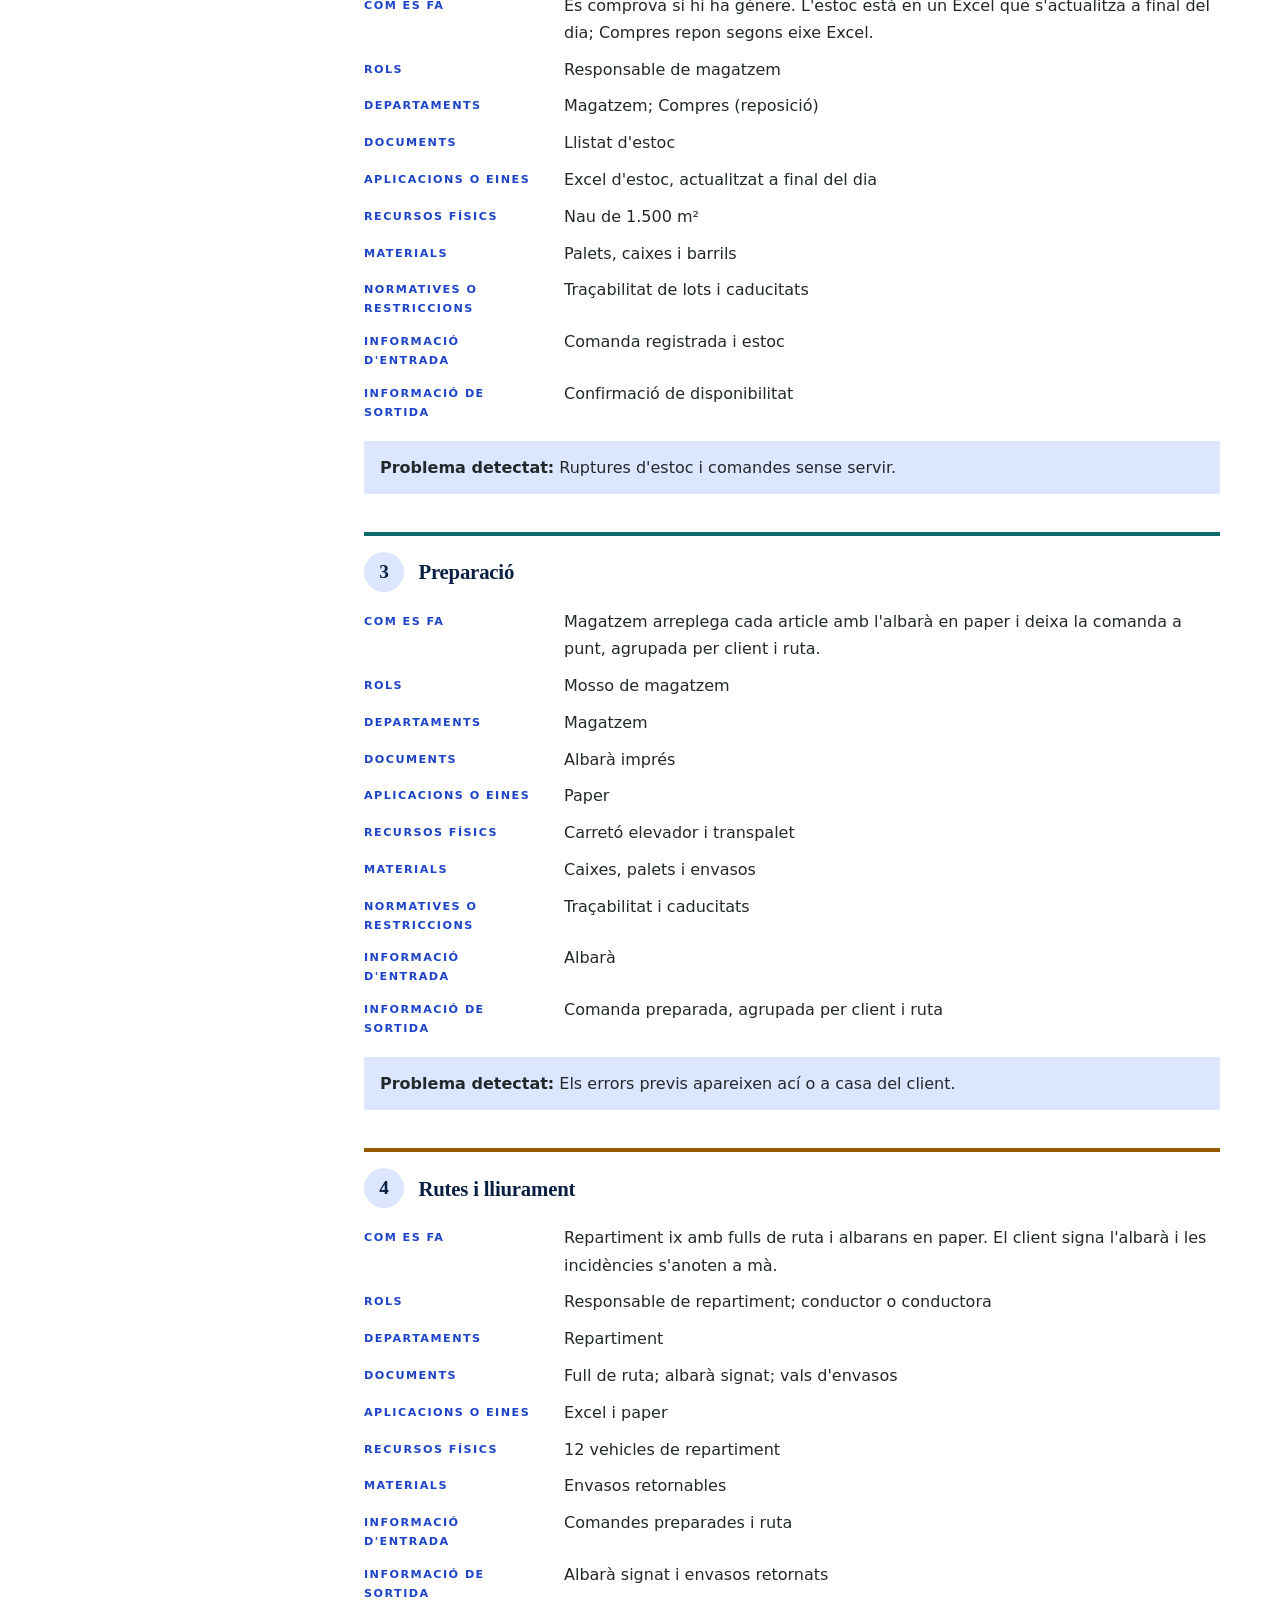
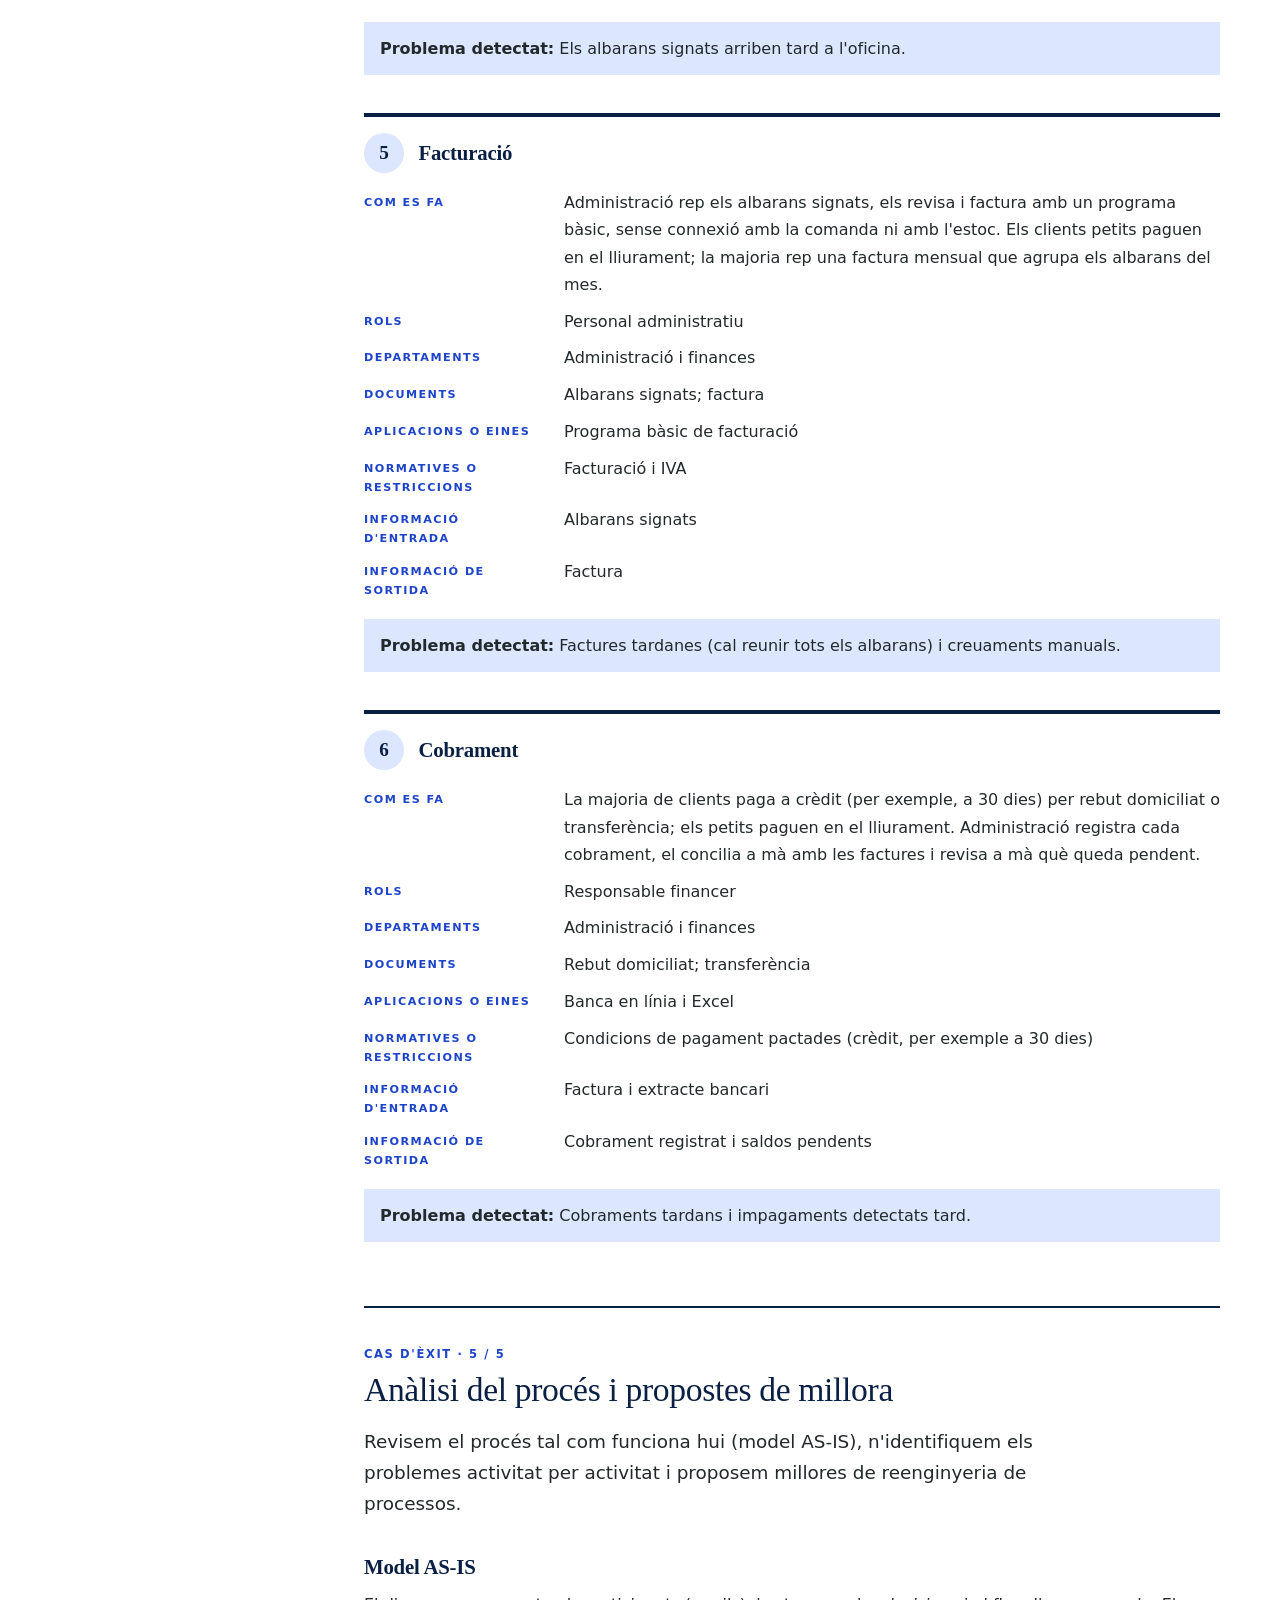
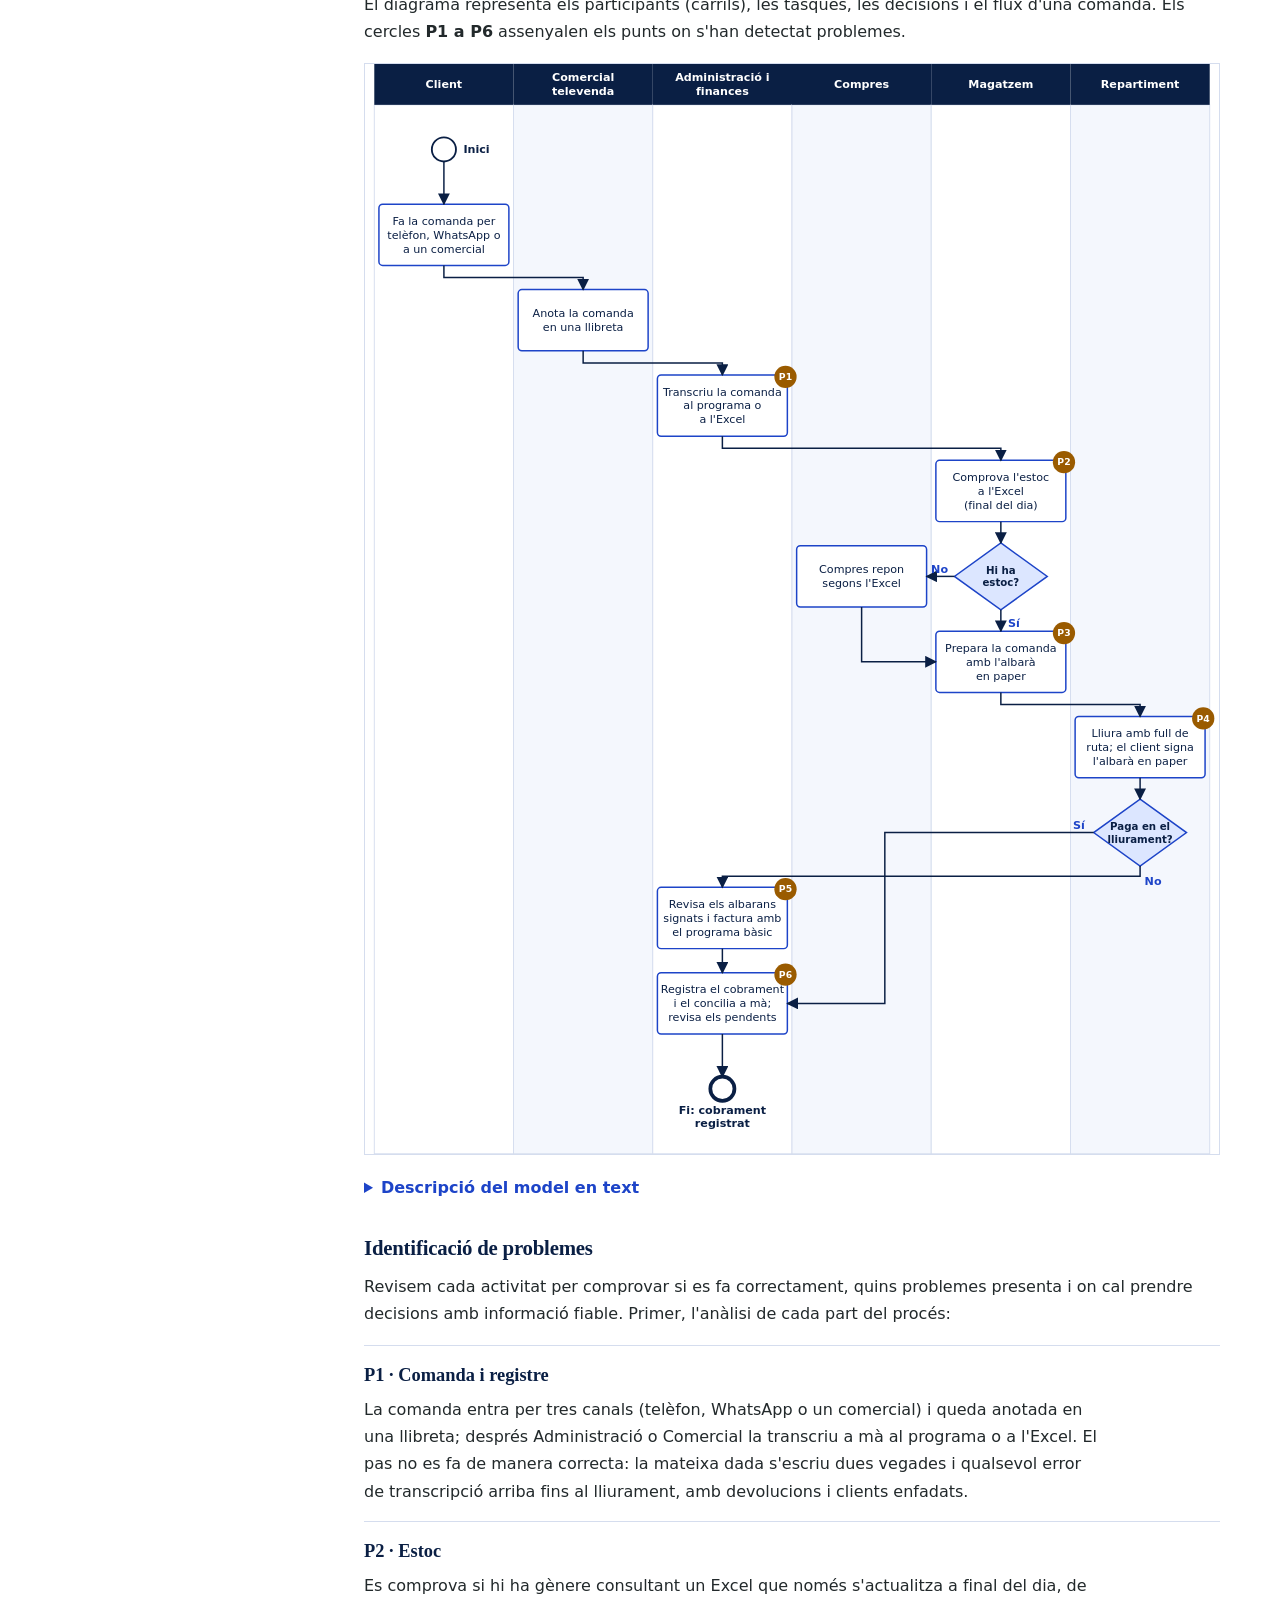
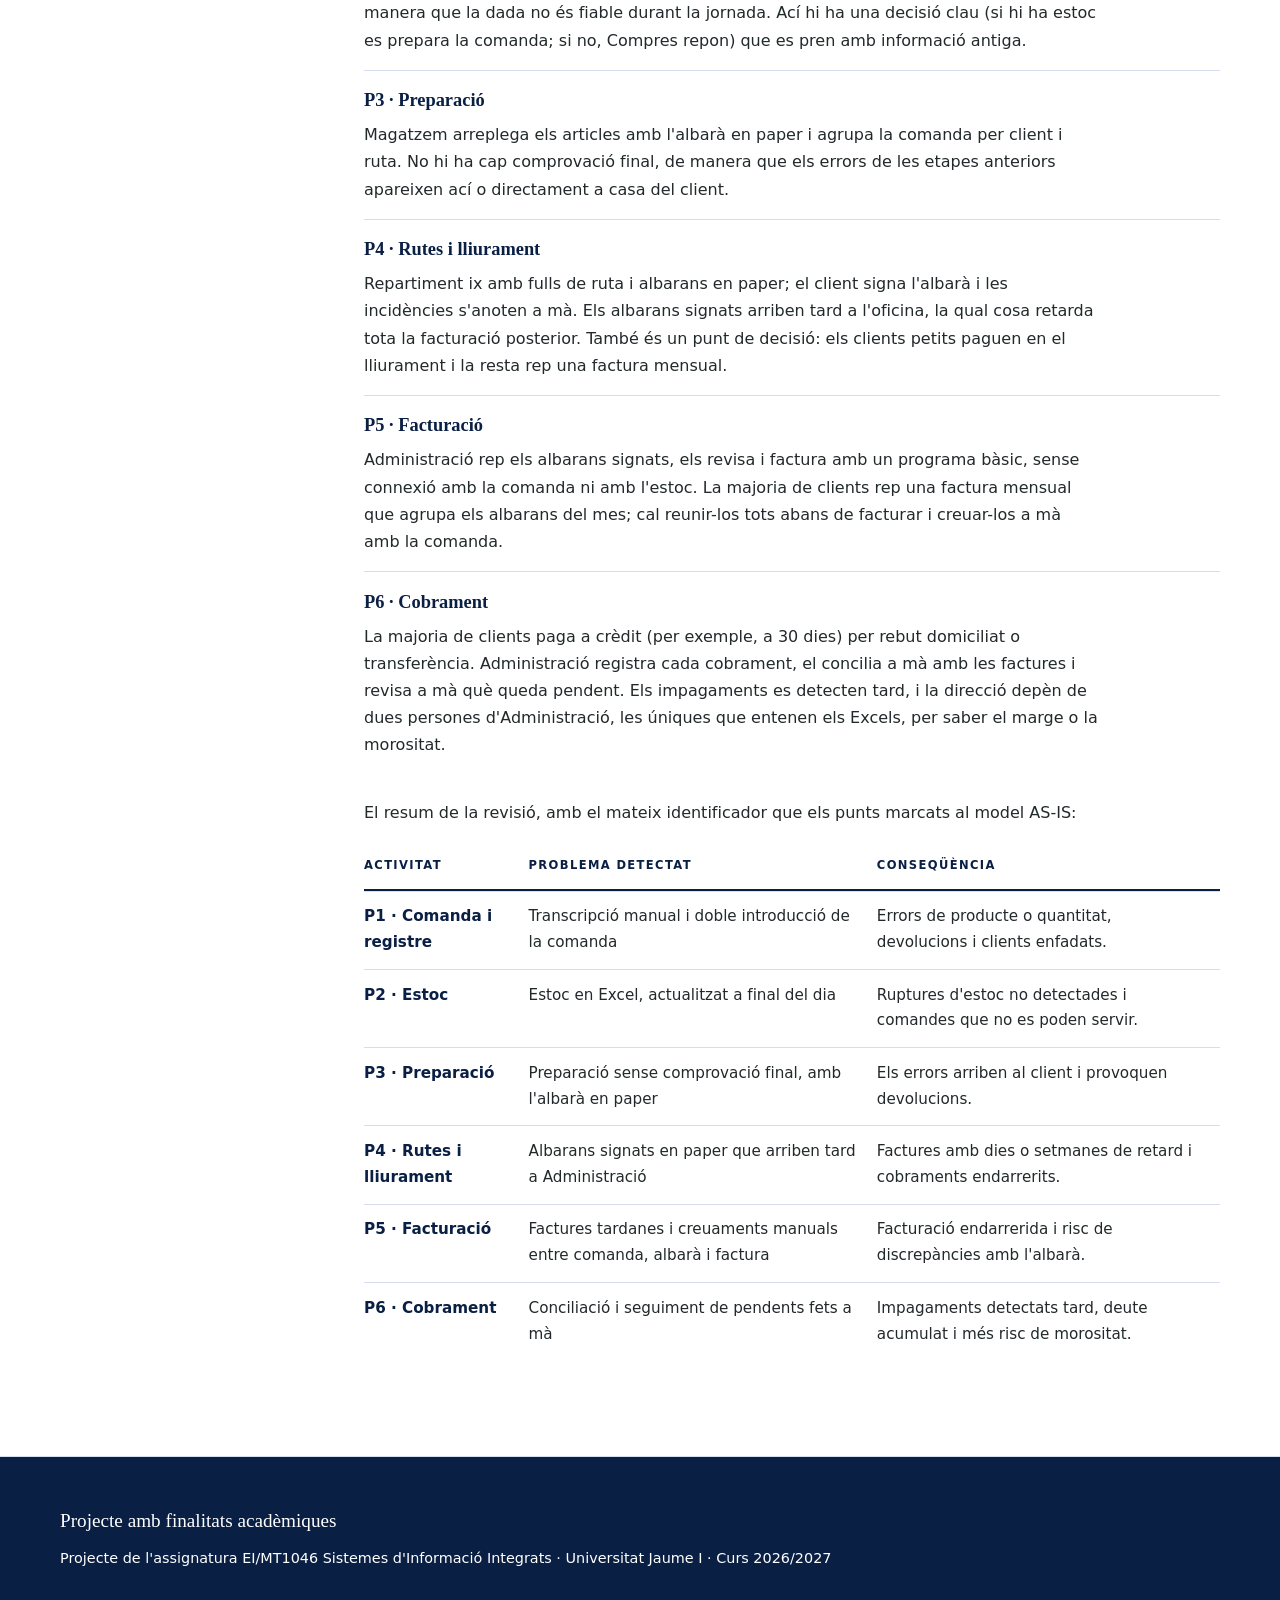
==== commit 7171e1e4: "V1: identificació de problemes per activitat Anàlisi textual de les sis activitats i taula resum amb" ====
--- a/v1/index.html
+++ b/v1/index.html
@@ -280,6 +280,32 @@
         <summary>Descripció del model en text</summary>
         <ol><li>El client fa la comanda per telèfon, WhatsApp o a un comercial. <span class="nota">(Client)</span></li><li>El comercial o televenda l'anota en una llibreta. <span class="nota">(Comercial)</span></li><li>Administració o Comercial la transcriu a mà al programa o a l'Excel. <span class="nota">(Administració i finances)</span></li><li>Magatzem comprova l'estoc en un Excel que només s'actualitza a final del dia. <span class="nota">(Magatzem)</span></li><li>Decisió: si hi ha estoc, es prepara la comanda; si no, Compres repon segons eixe Excel i, quan arriba el gènere, es prepara. <span class="nota">(Magatzem · Compres)</span></li><li>Magatzem prepara la comanda amb l'albarà en paper, agrupada per client i ruta. <span class="nota">(Magatzem)</span></li><li>Repartiment ix amb fulls de ruta i albarans en paper; el client signa l'albarà i les incidències s'anoten a mà. <span class="nota">(Repartiment)</span></li><li>Decisió: els clients petits paguen en el lliurament; la majoria rep una factura mensual. <span class="nota">(Repartiment · Administració)</span></li><li>Administració rep els albarans signats, els revisa i factura amb un programa bàsic. <span class="nota">(Administració i finances)</span></li><li>Administració registra cada cobrament, el concilia a mà amb les factures i revisa a mà què queda pendent. <span class="nota">(Administració i finances)</span></li></ol>
       </details>
+
+      <h4 id="problemes">Identificació de problemes</h4>
+      <p>Revisem cada activitat per comprovar si es fa correctament, quins problemes presenta i on cal prendre decisions amb informació fiable. Primer, l'anàlisi de cada part del procés:</p>
+      <div class="analisi">
+        <article><h5>P1 · Comanda i registre</h5><p>La comanda entra per tres canals (telèfon, WhatsApp o un comercial) i queda anotada en una llibreta; després Administració o Comercial la transcriu a mà al programa o a l'Excel. El pas no es fa de manera correcta: la mateixa dada s'escriu dues vegades i qualsevol error de transcripció arriba fins al lliurament, amb devolucions i clients enfadats.</p></article>
+        <article><h5>P2 · Estoc</h5><p>Es comprova si hi ha gènere consultant un Excel que només s'actualitza a final del dia, de manera que la dada no és fiable durant la jornada. Ací hi ha una decisió clau (si hi ha estoc es prepara la comanda; si no, Compres repon) que es pren amb informació antiga.</p></article>
+        <article><h5>P3 · Preparació</h5><p>Magatzem arreplega els articles amb l'albarà en paper i agrupa la comanda per client i ruta. No hi ha cap comprovació final, de manera que els errors de les etapes anteriors apareixen ací o directament a casa del client.</p></article>
+        <article><h5>P4 · Rutes i lliurament</h5><p>Repartiment ix amb fulls de ruta i albarans en paper; el client signa l'albarà i les incidències s'anoten a mà. Els albarans signats arriben tard a l'oficina, la qual cosa retarda tota la facturació posterior. També és un punt de decisió: els clients petits paguen en el lliurament i la resta rep una factura mensual.</p></article>
+        <article><h5>P5 · Facturació</h5><p>Administració rep els albarans signats, els revisa i factura amb un programa bàsic, sense connexió amb la comanda ni amb l'estoc. La majoria de clients rep una factura mensual que agrupa els albarans del mes; cal reunir-los tots abans de facturar i creuar-los a mà amb la comanda.</p></article>
+        <article><h5>P6 · Cobrament</h5><p>La majoria de clients paga a crèdit (per exemple, a 30 dies) per rebut domiciliat o transferència. Administració registra cada cobrament, el concilia a mà amb les factures i revisa a mà què queda pendent. Els impagaments es detecten tard, i la direcció depèn de dues persones d'Administració, les úniques que entenen els Excels, per saber el marge o la morositat.</p></article>
+        </div>
+      <p>El resum de la revisió, amb el mateix identificador que els punts marcats al model AS-IS:</p>
+      <div class="taula">
+        <table>
+          <caption class="sr-only">Problemes detectats en cada activitat i conseqüència per a l'empresa</caption>
+          <thead><tr><th scope="col">Activitat</th><th scope="col">Problema detectat</th><th scope="col">Conseqüència</th></tr></thead>
+          <tbody>
+          <tr><th scope="row">P1 · Comanda i registre</th><td data-label="Problema detectat">Transcripció manual i doble introducció de la comanda</td><td data-label="Conseqüència">Errors de producte o quantitat, devolucions i clients enfadats.</td></tr>
+          <tr><th scope="row">P2 · Estoc</th><td data-label="Problema detectat">Estoc en Excel, actualitzat a final del dia</td><td data-label="Conseqüència">Ruptures d'estoc no detectades i comandes que no es poden servir.</td></tr>
+          <tr><th scope="row">P3 · Preparació</th><td data-label="Problema detectat">Preparació sense comprovació final, amb l'albarà en paper</td><td data-label="Conseqüència">Els errors arriben al client i provoquen devolucions.</td></tr>
+          <tr><th scope="row">P4 · Rutes i lliurament</th><td data-label="Problema detectat">Albarans signats en paper que arriben tard a Administració</td><td data-label="Conseqüència">Factures amb dies o setmanes de retard i cobraments endarrerits.</td></tr>
+          <tr><th scope="row">P5 · Facturació</th><td data-label="Problema detectat">Factures tardanes i creuaments manuals entre comanda, albarà i factura</td><td data-label="Conseqüència">Facturació endarrerida i risc de discrepàncies amb l'albarà.</td></tr>
+          <tr><th scope="row">P6 · Cobrament</th><td data-label="Problema detectat">Conciliació i seguiment de pendents fets a mà</td><td data-label="Conseqüència">Impagaments detectats tard, deute acumulat i més risc de morositat.</td></tr>
+          </tbody>
+        </table>
+      </div>
     </div>
   </div>
 </section>
--- a/v1/css/style.css
+++ b/v1/css/style.css
@@ -229,4 +229,10 @@
 .text-alt ol { margin-top: .8rem; padding-left: 1.2rem; }
 .text-alt li { margin-bottom: .5rem; }
 
+/* Anàlisi per activitat */
+.analisi { margin: 1rem 0 1.5rem; }
+.analisi article { border-top: 1px solid var(--line); padding: .9rem 0 .2rem; }
+.analisi h5 { margin-bottom: .3rem; }
+.analisi p { margin-bottom: .8rem; max-width: 46rem; }
+
 @media print { .capcalera, .salta { display: none; } }
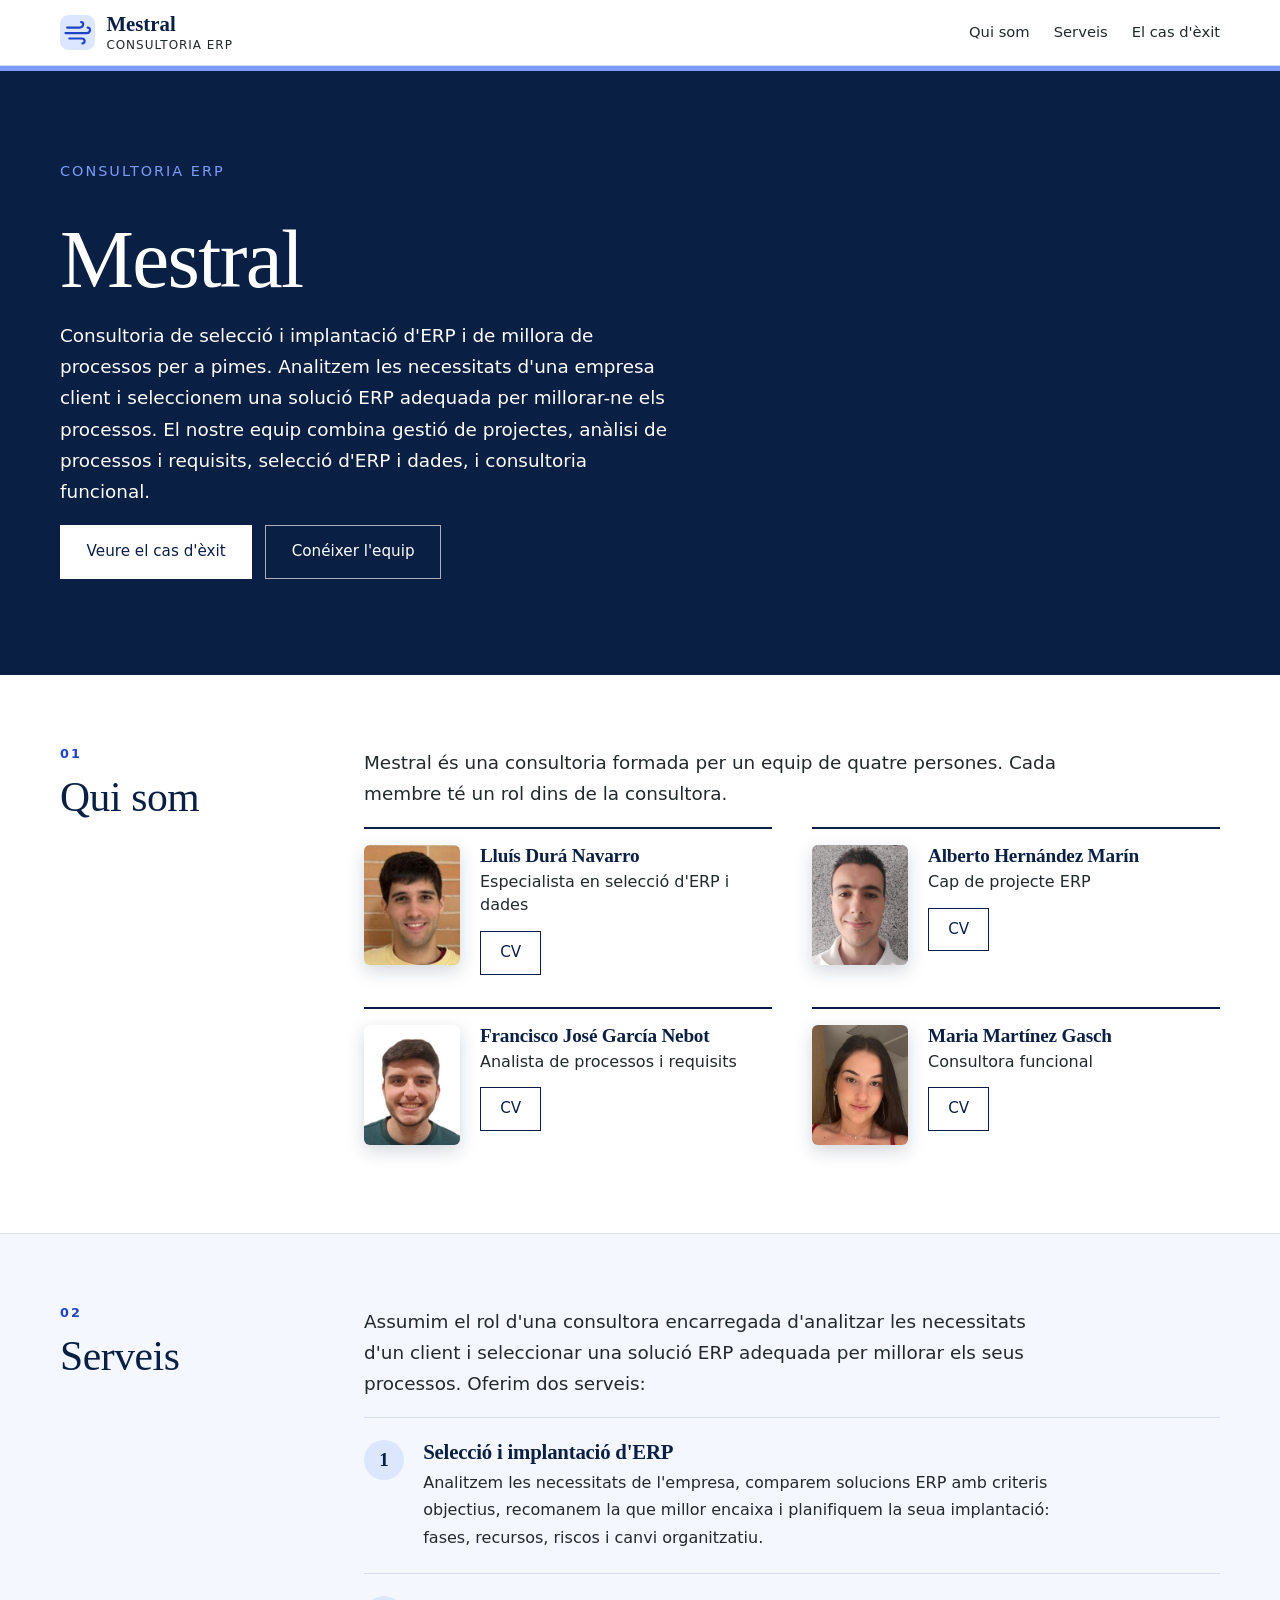
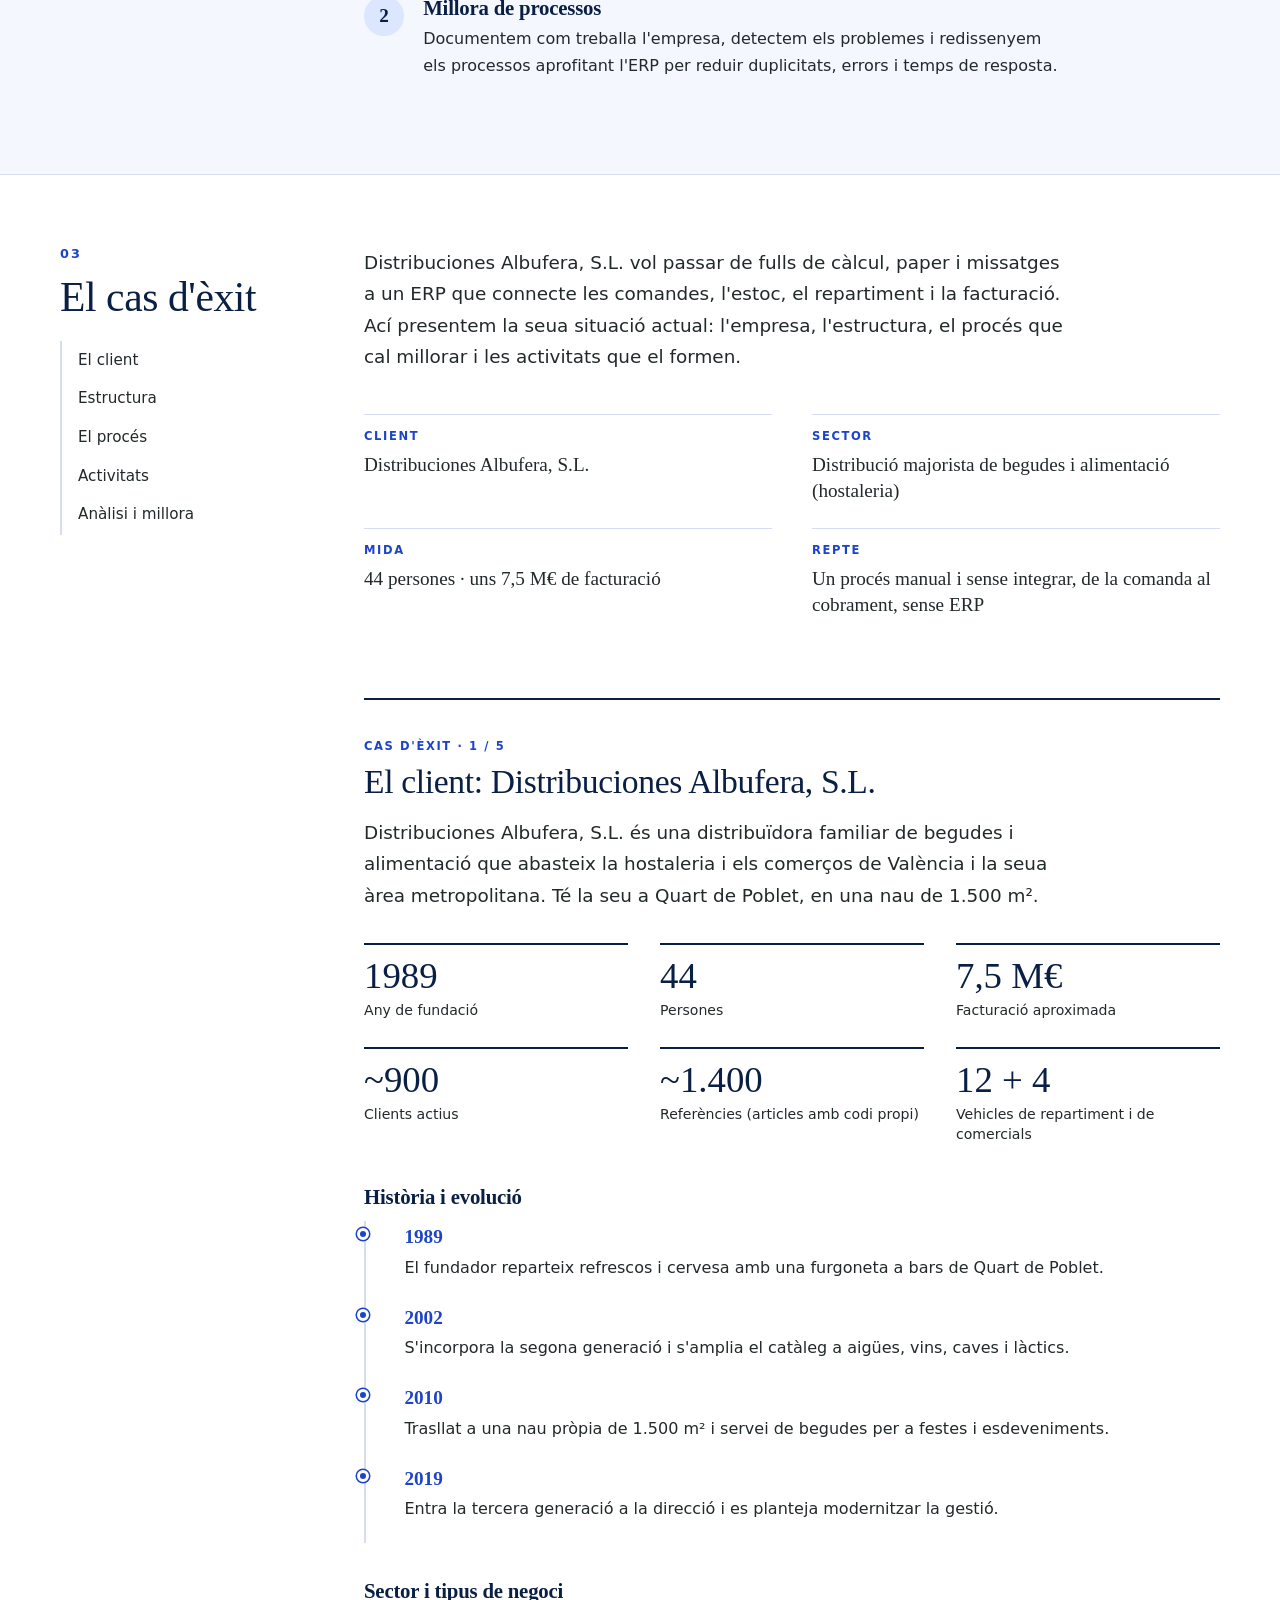
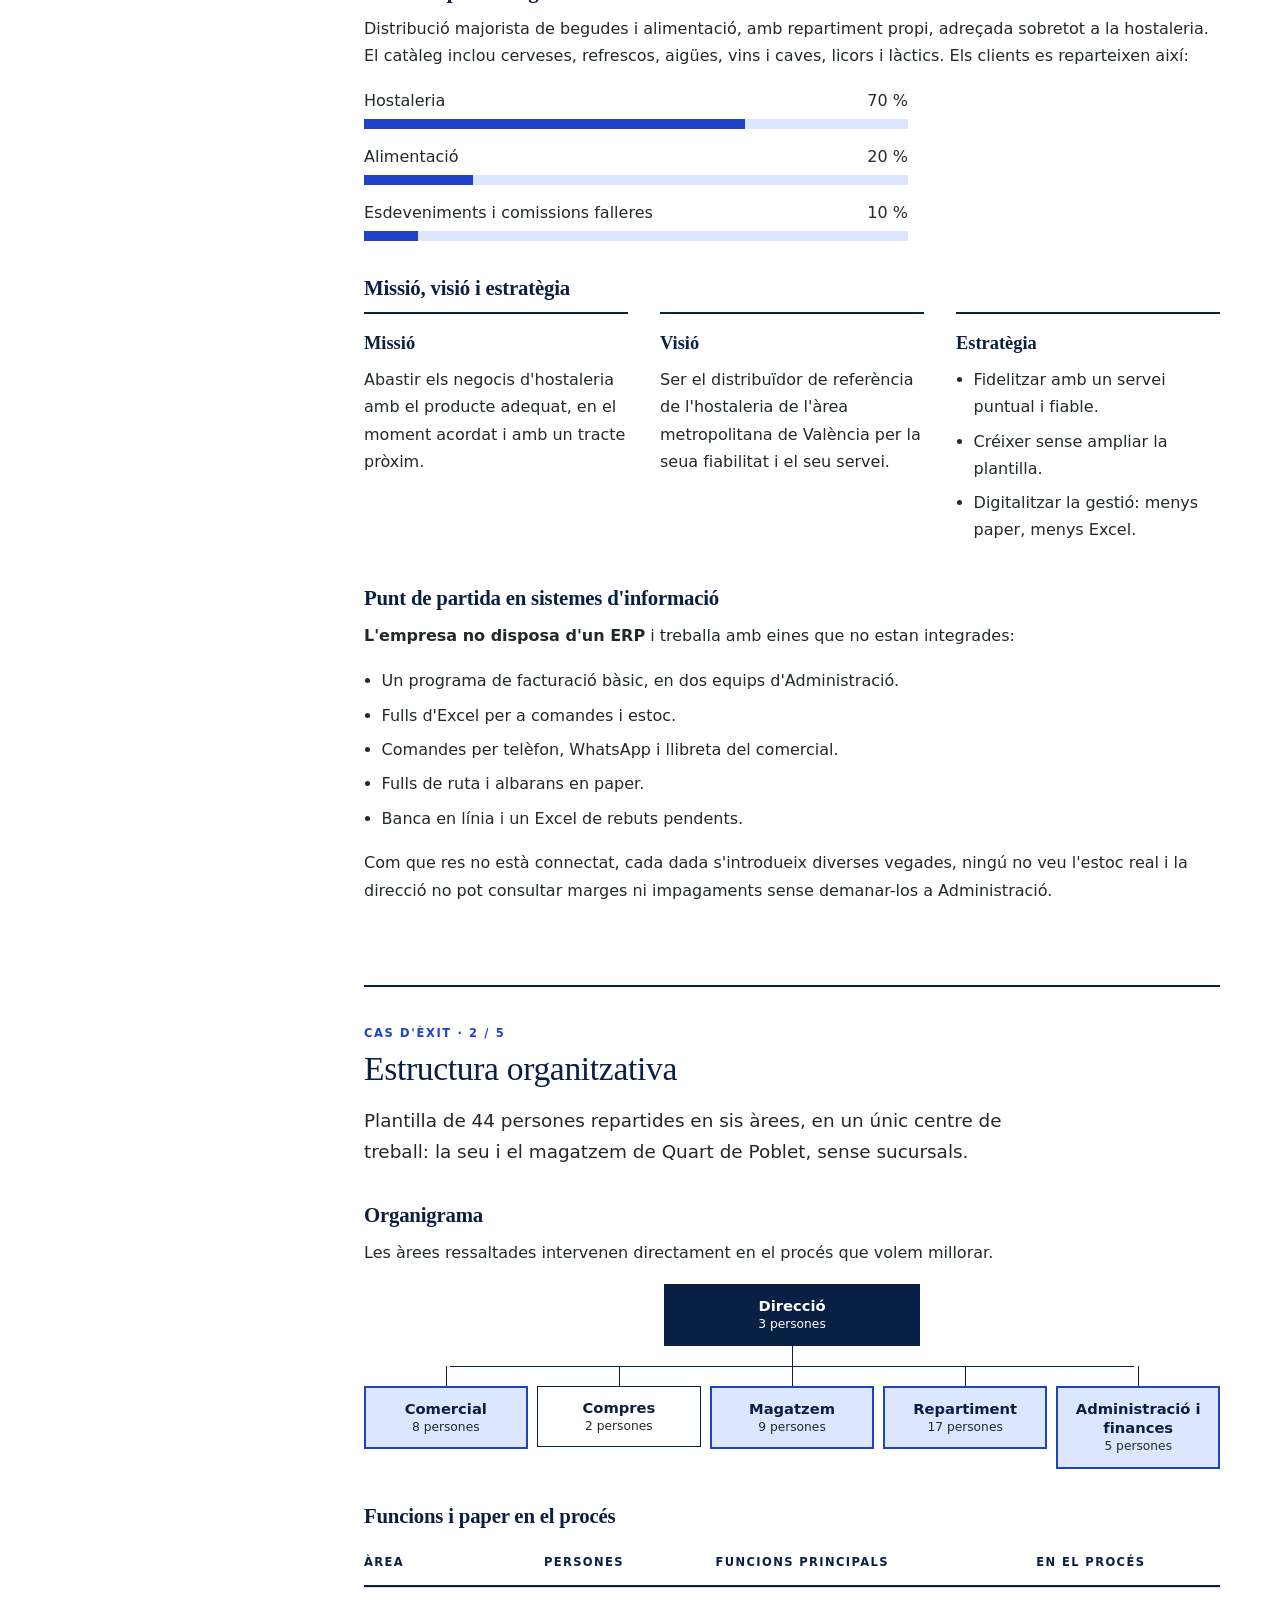
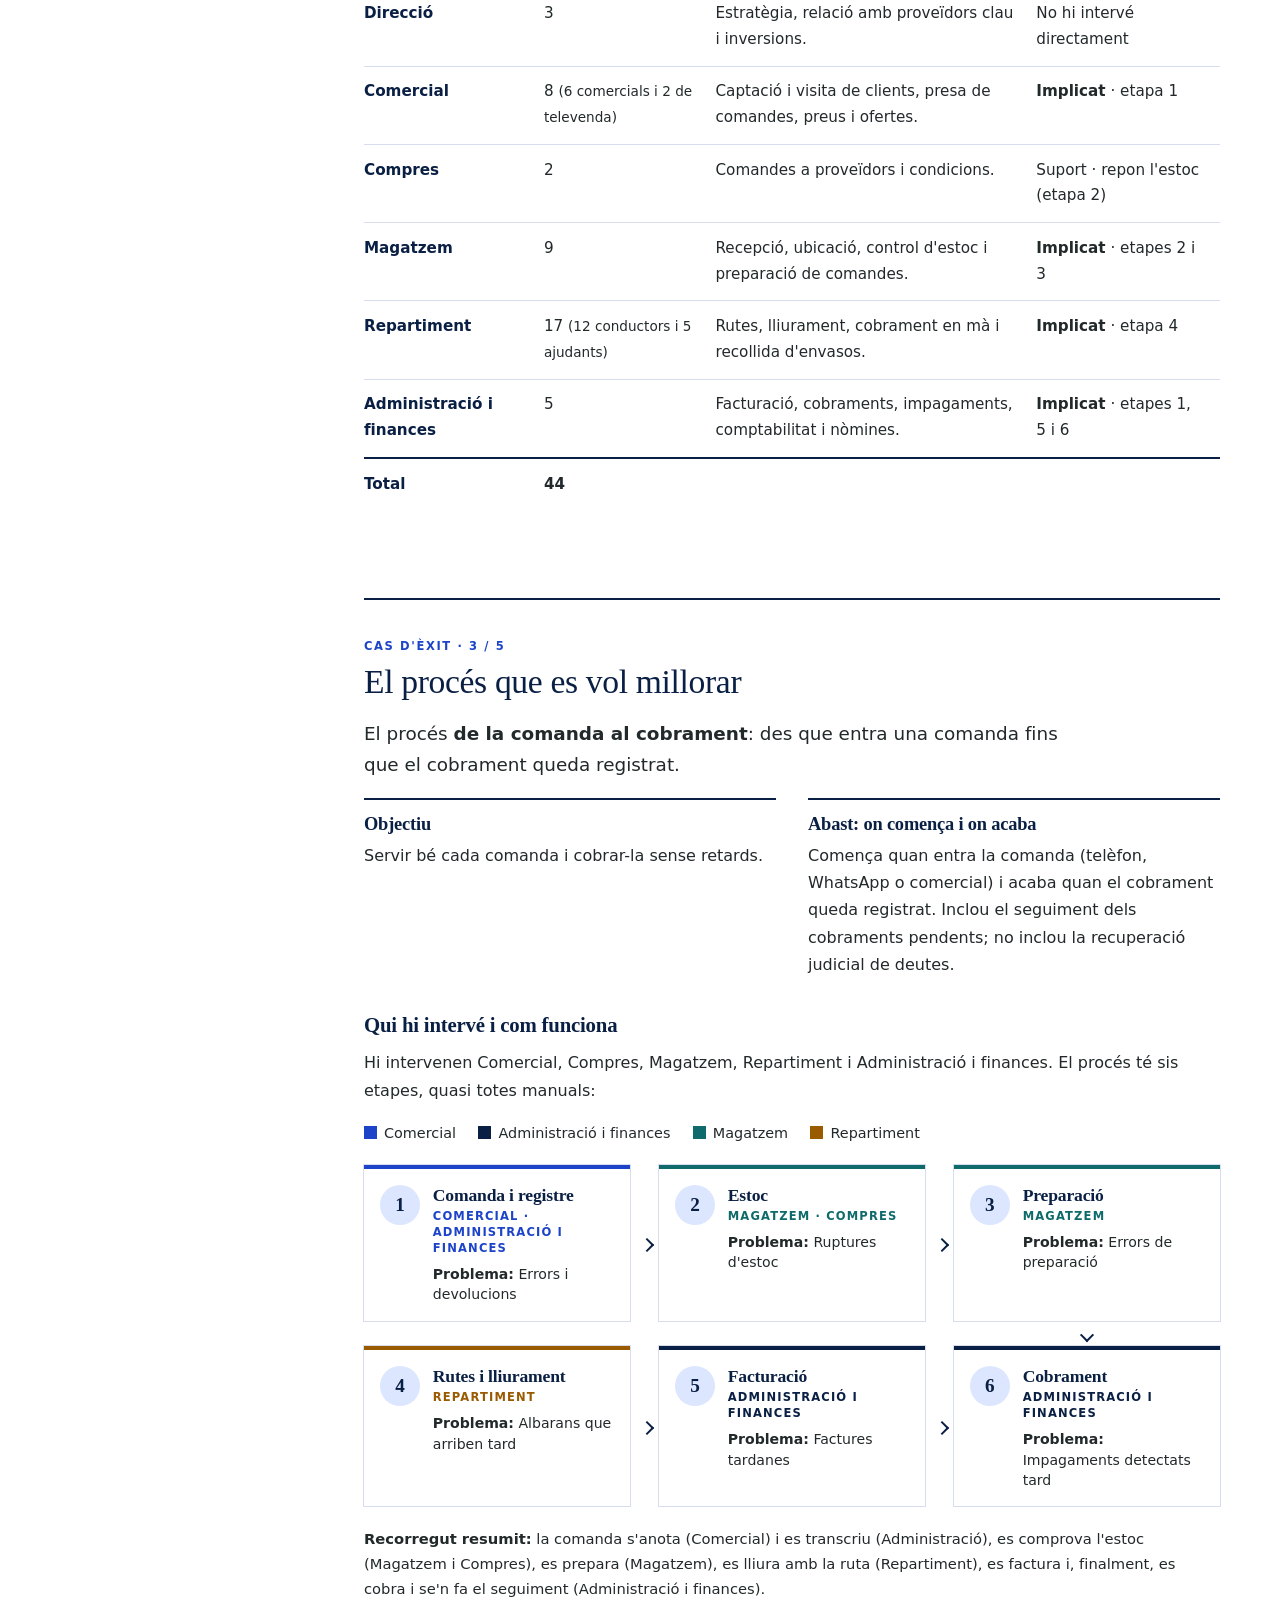
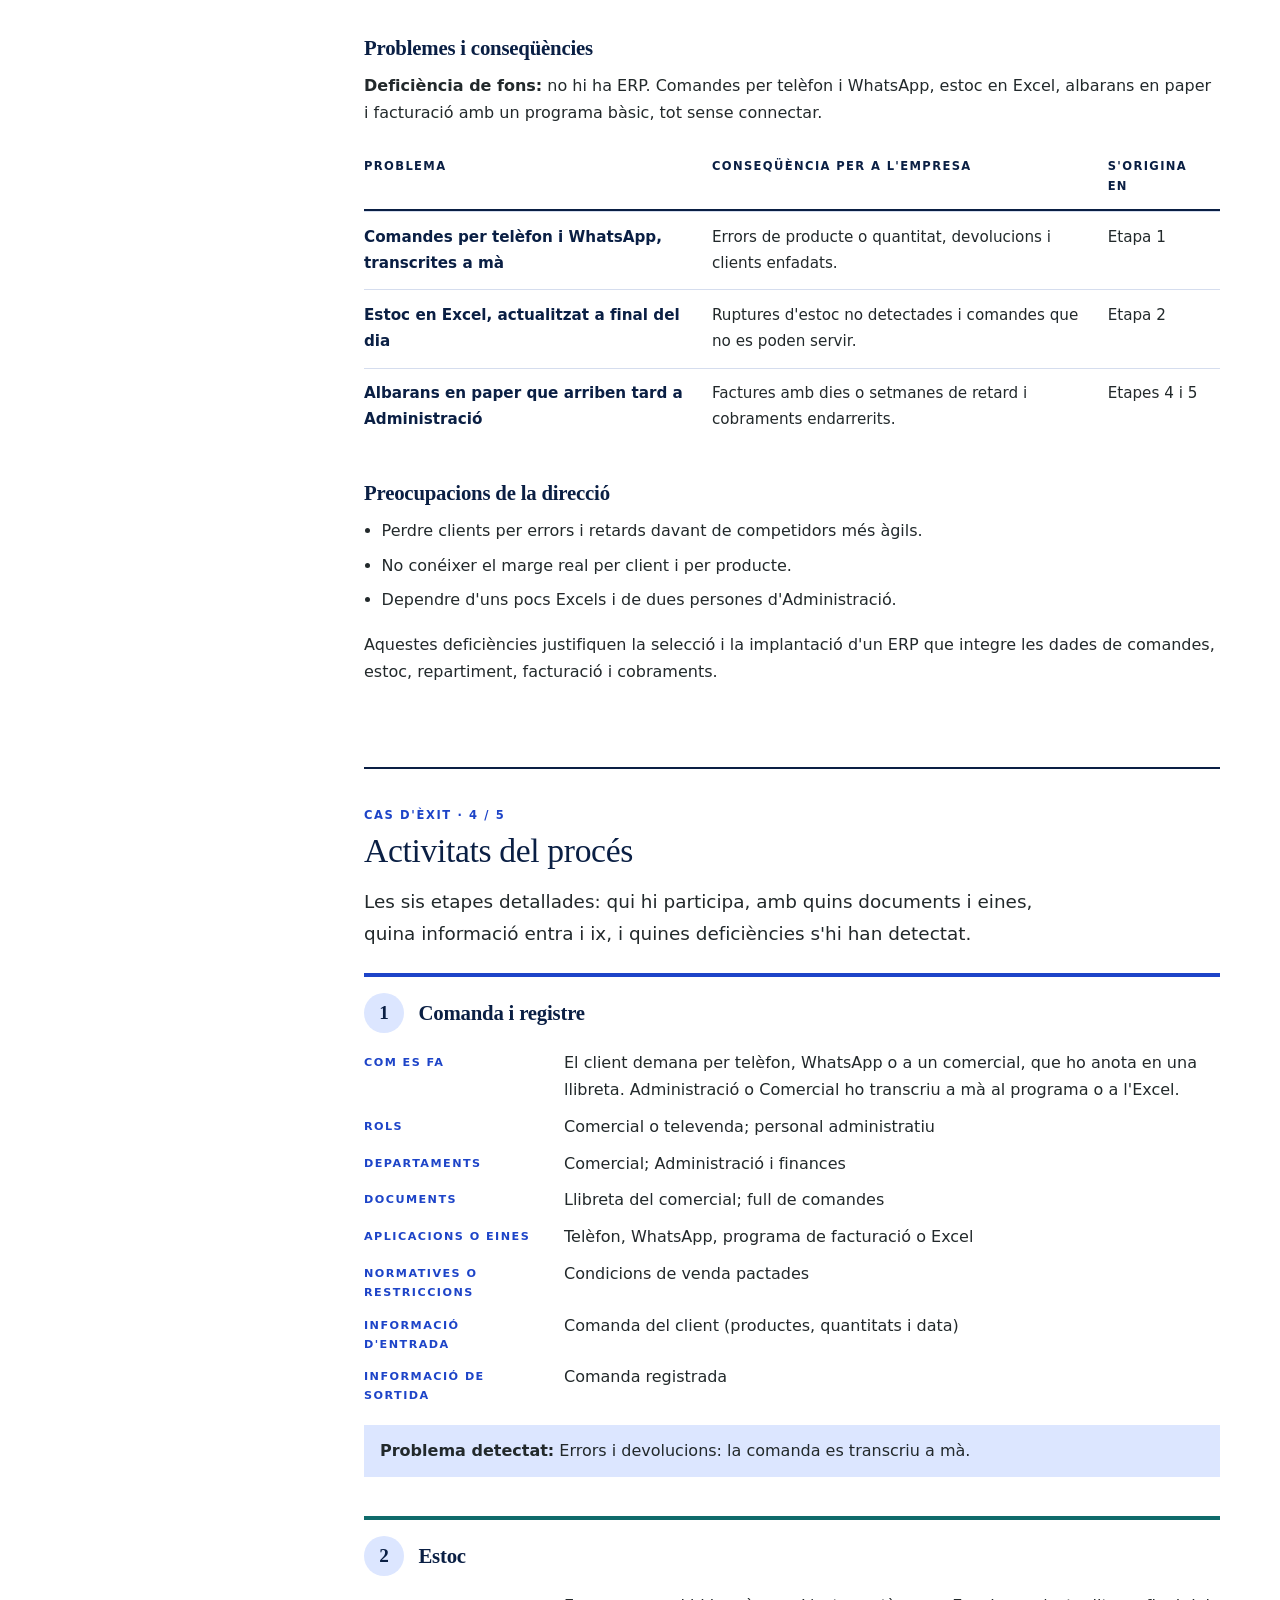
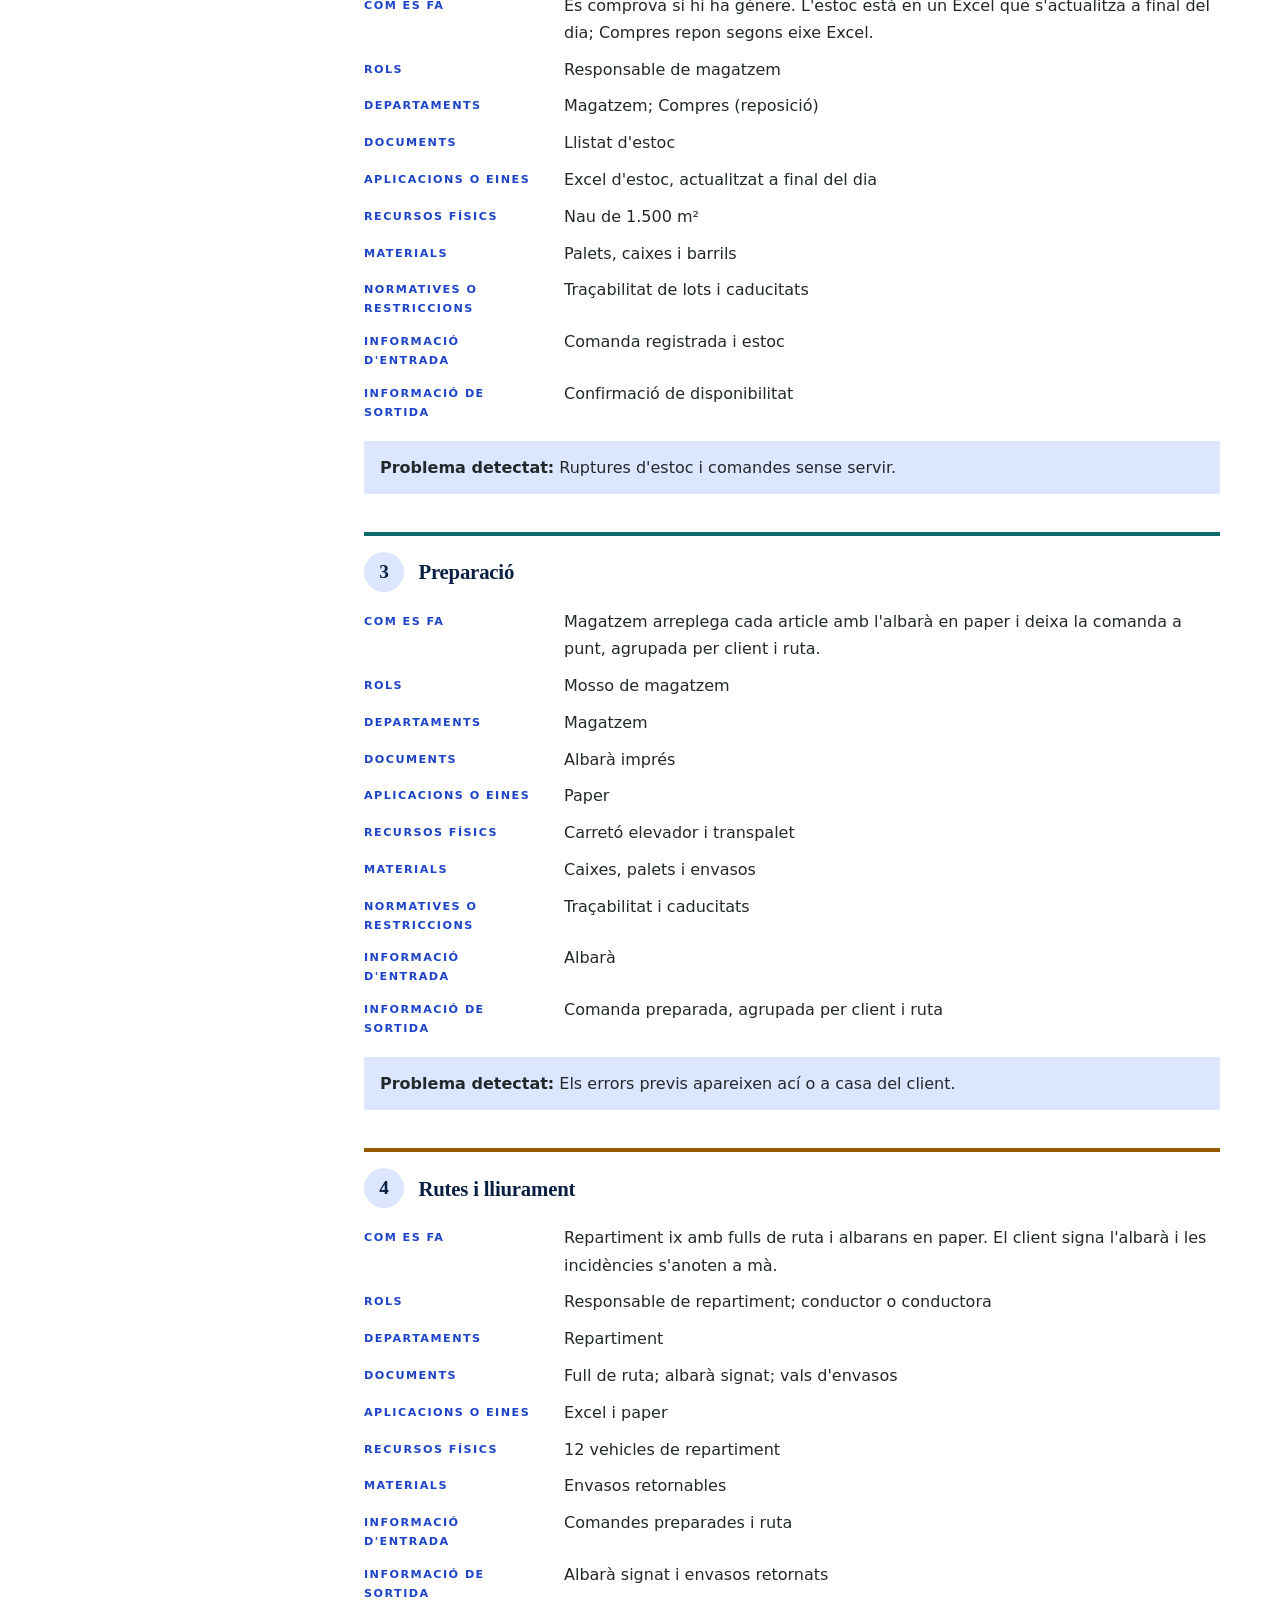
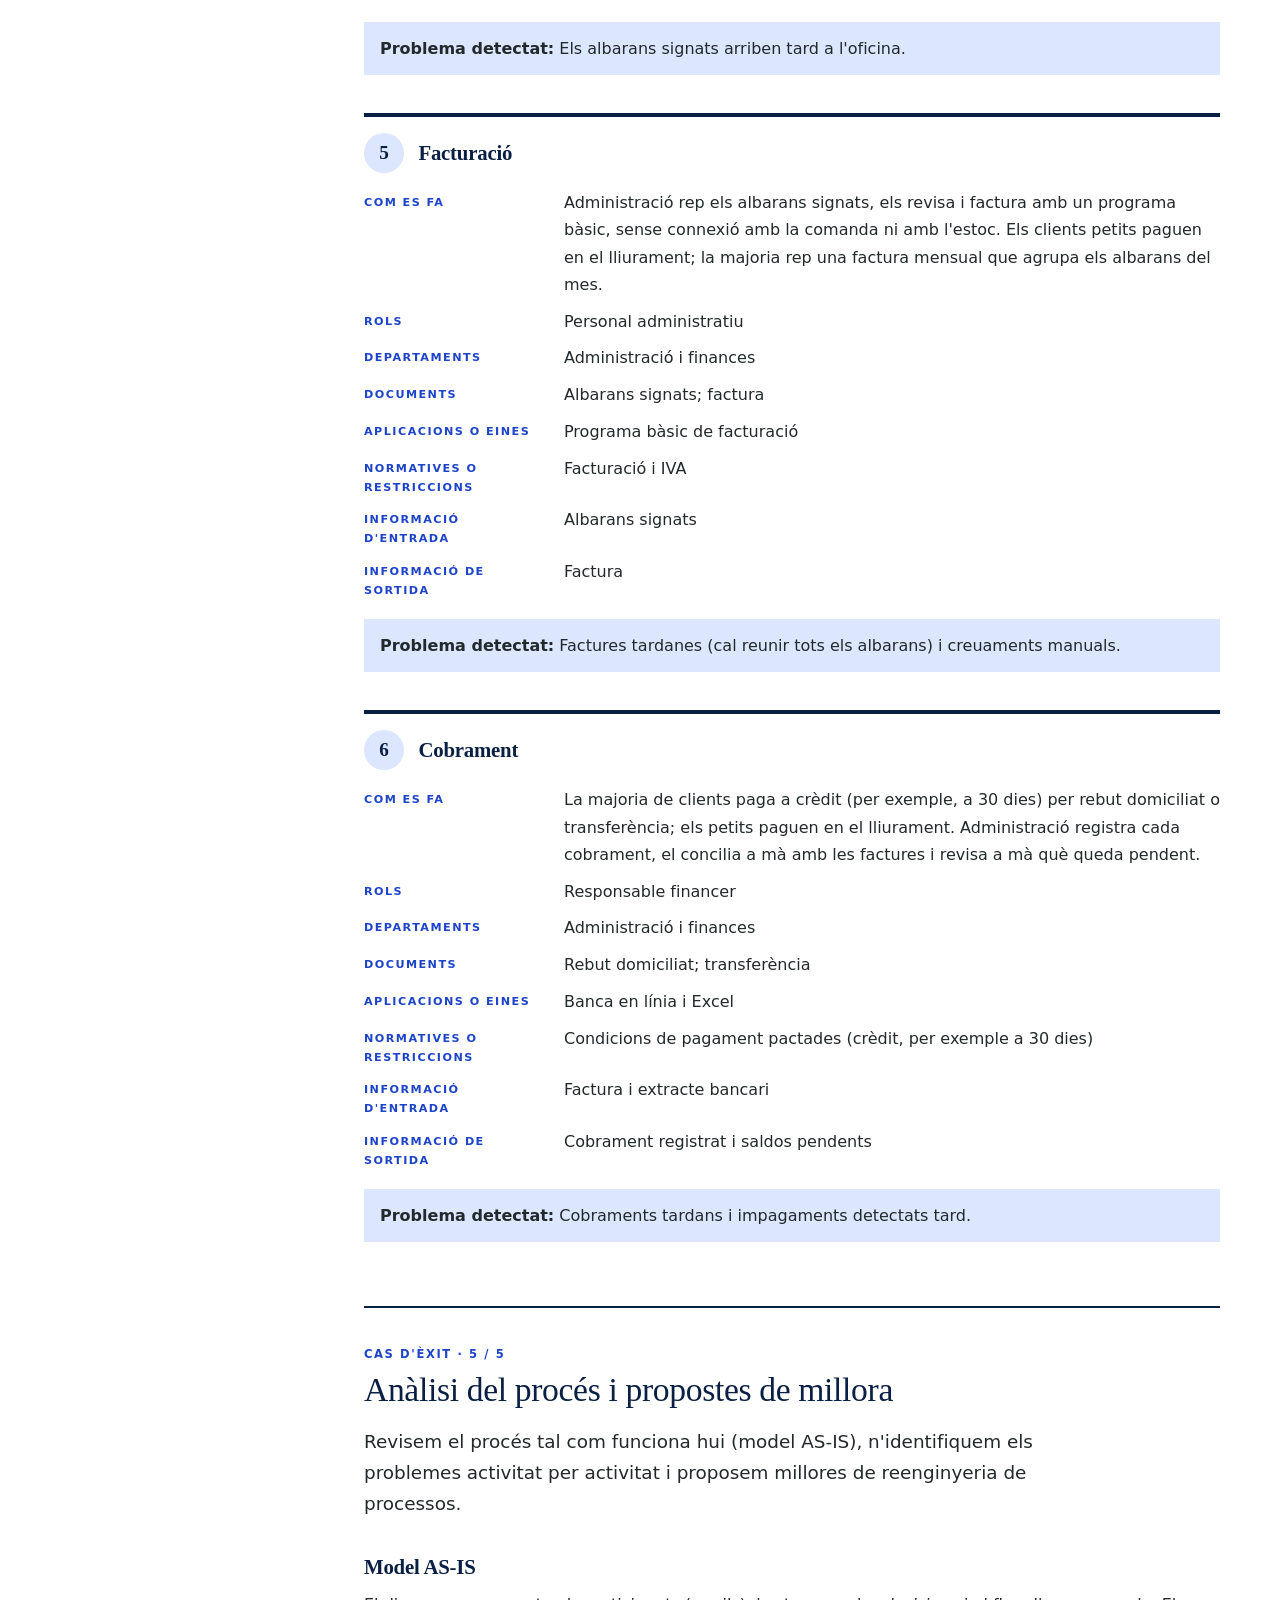
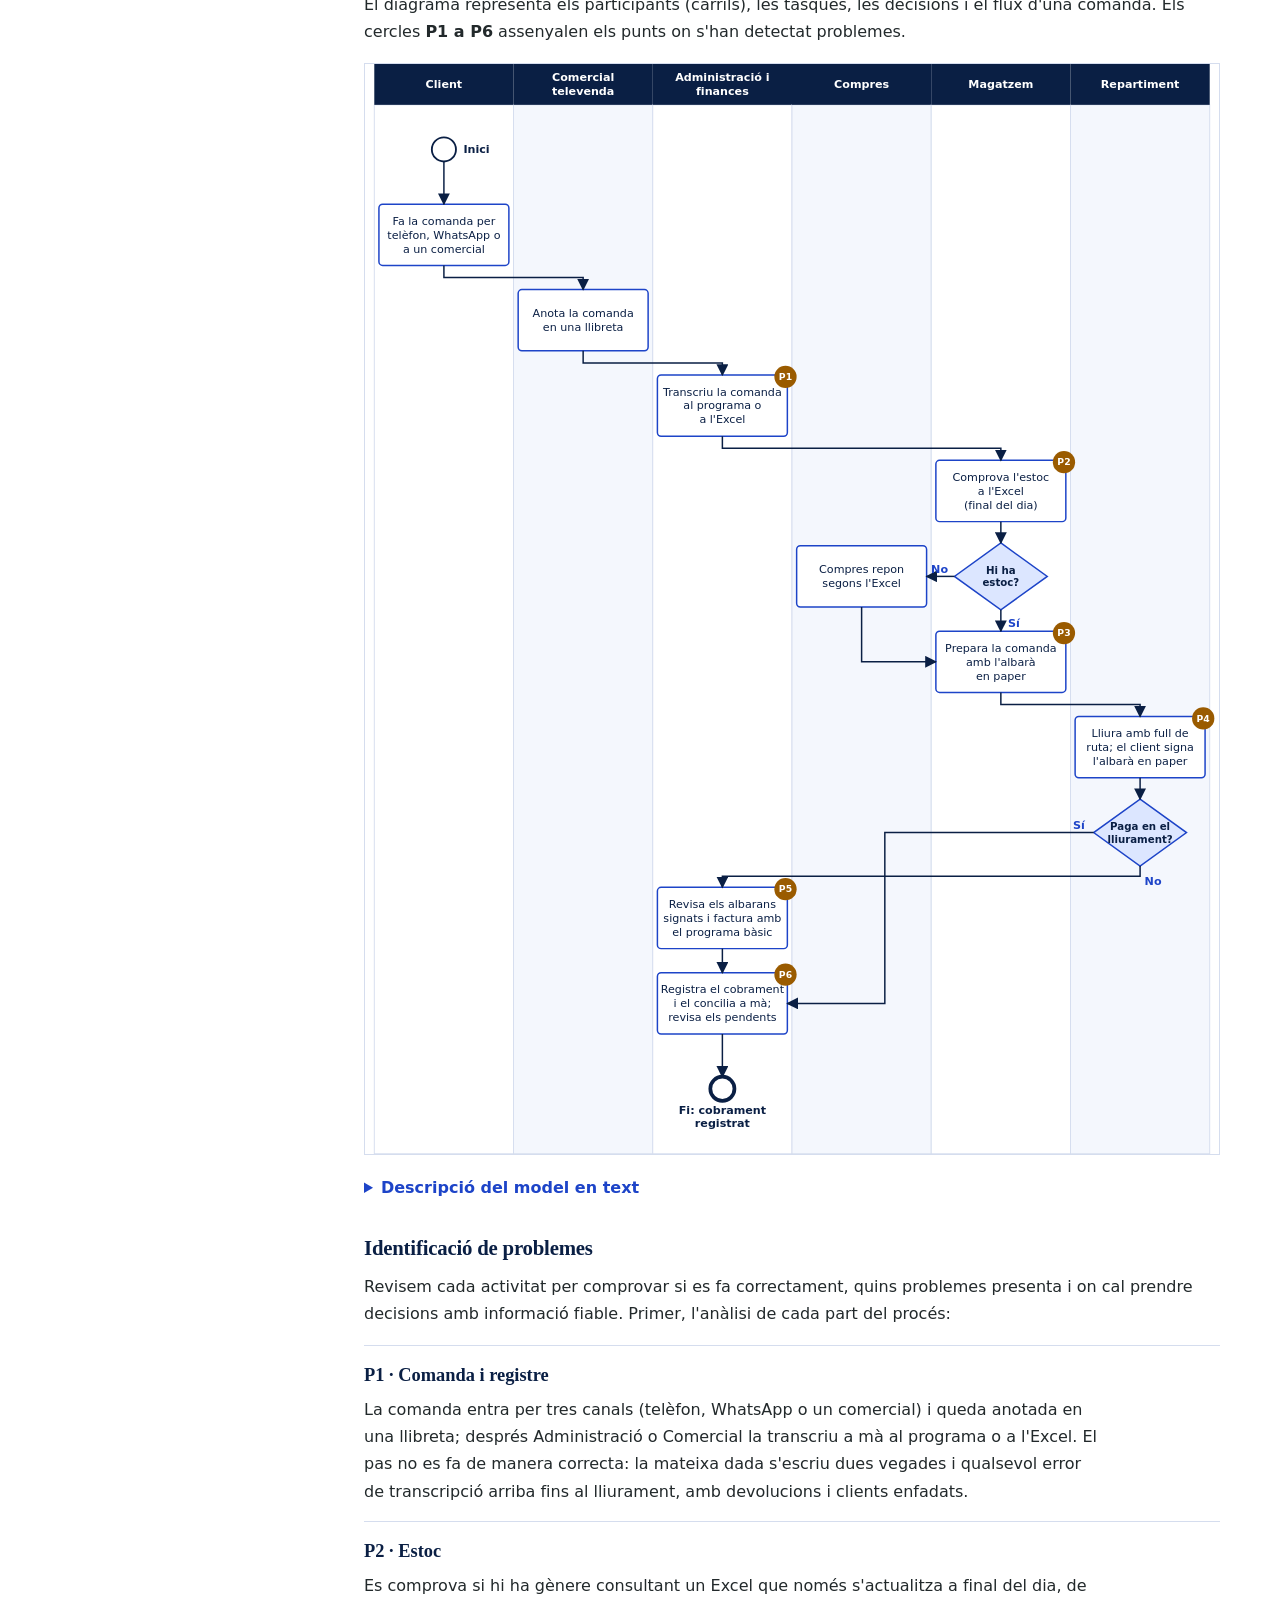
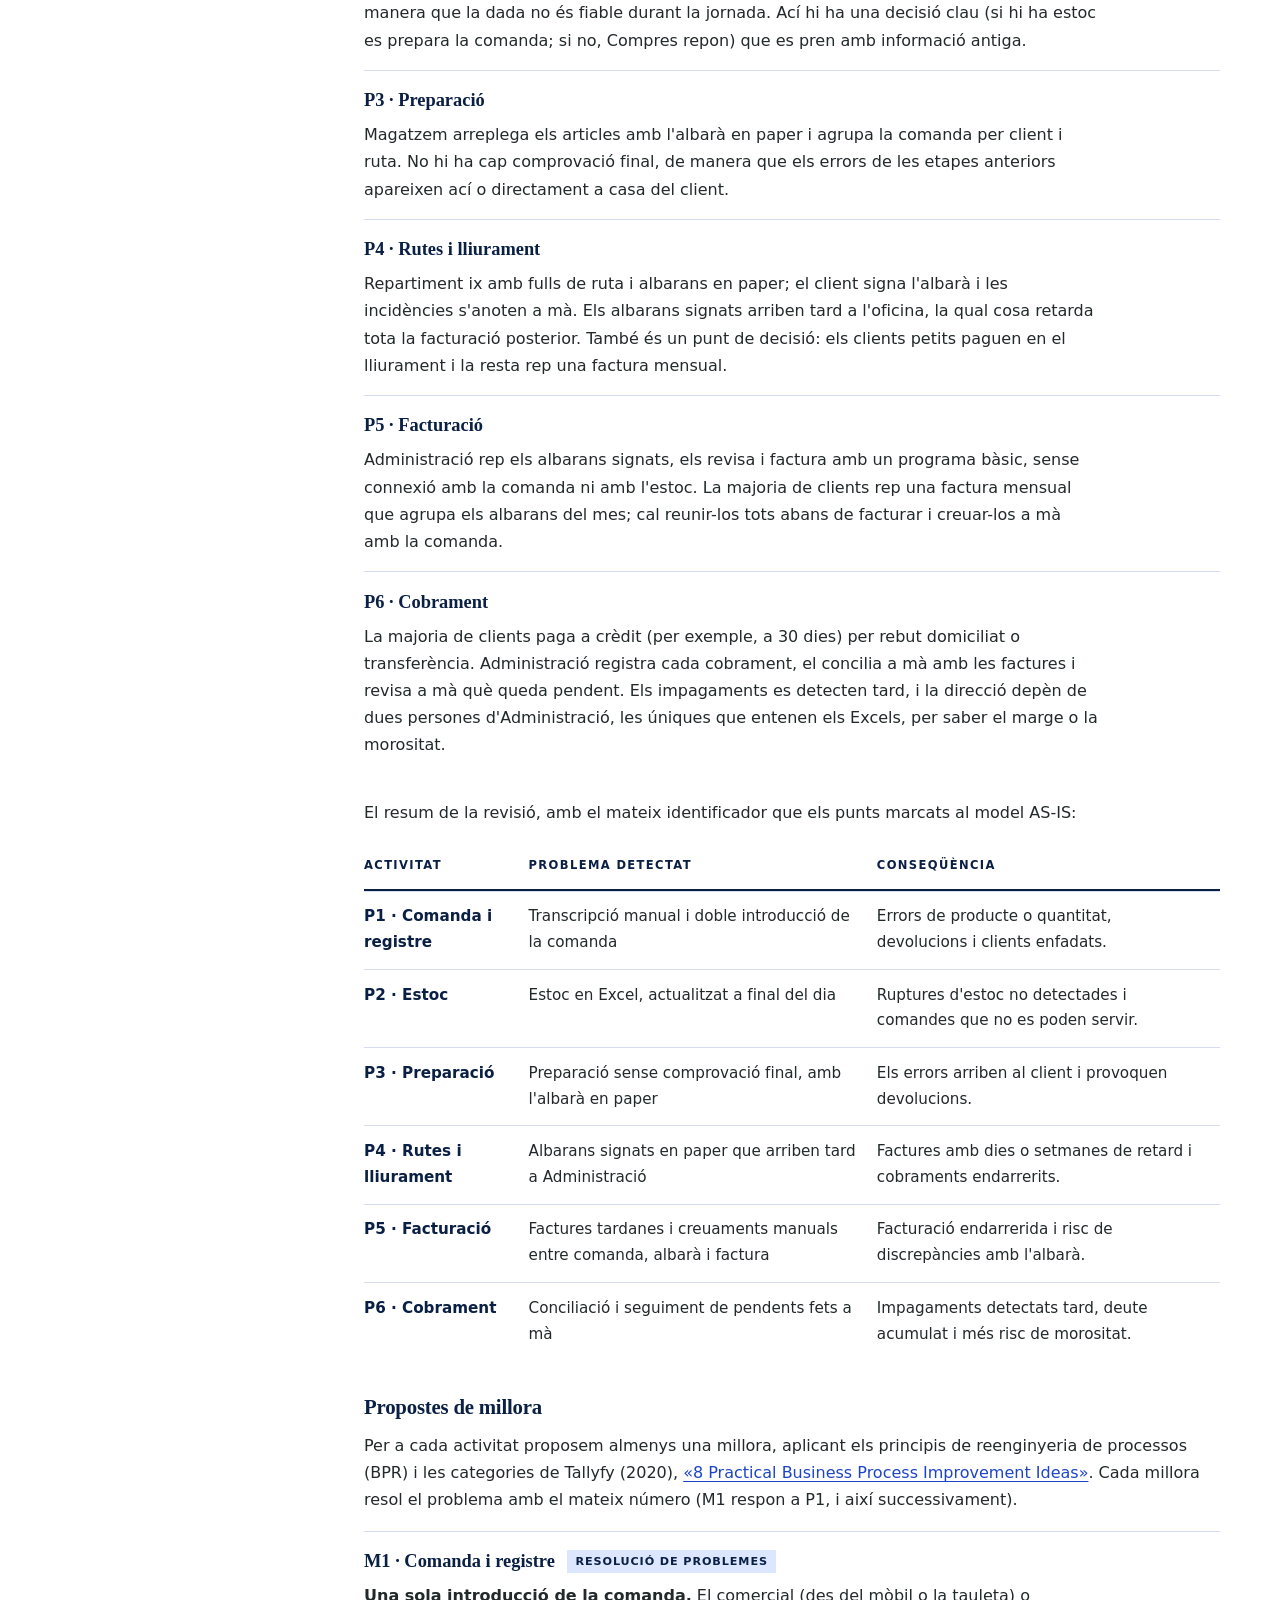
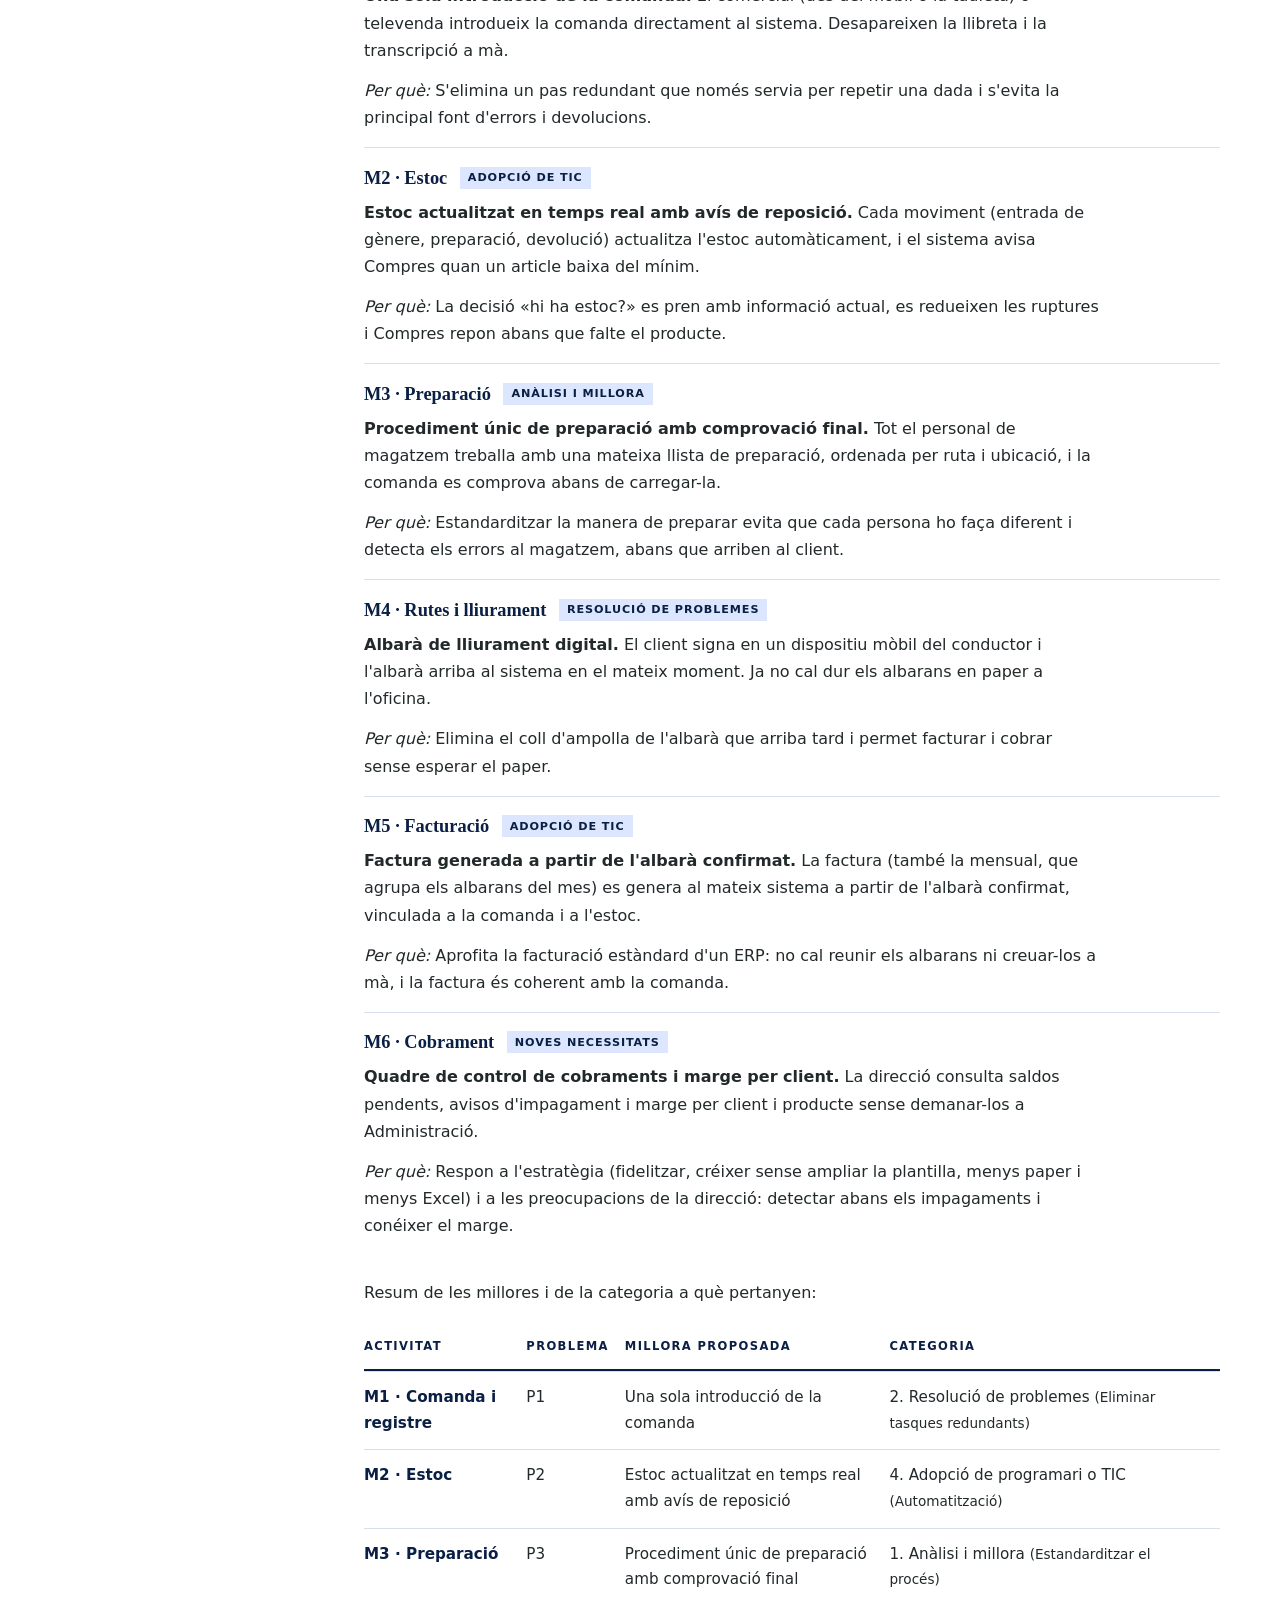
==== commit 5926b4e1: "V1: propostes de millora per activitat Una millora per activitat justificada, resum amb la categoria" ====
--- a/v1/index.html
+++ b/v1/index.html
@@ -306,6 +306,34 @@
           </tbody>
         </table>
       </div>
+
+      <h4 id="millores">Propostes de millora</h4>
+      <p>Per a cada activitat proposem almenys una millora, aplicant els principis de reenginyeria de processos (BPR) i les categories de Tallyfy (2020), <a href="https://tallyfy.com/business-process-improvement-ideas/" target="_blank" rel="noopener noreferrer">«8 Practical Business Process Improvement Ideas»</a>. Cada millora resol el problema amb el mateix número (M1 respon a P1, i així successivament).</p>
+      <div class="analisi">
+        <article><h5>M1 · Comanda i registre <span class="cat">Resolució de problemes</span></h5><p><strong>Una sola introducció de la comanda.</strong> El comercial (des del mòbil o la tauleta) o televenda introdueix la comanda directament al sistema. Desapareixen la llibreta i la transcripció a mà.</p><p><em>Per què:</em> S'elimina un pas redundant que només servia per repetir una dada i s'evita la principal font d'errors i devolucions.</p></article>
+        <article><h5>M2 · Estoc <span class="cat">Adopció de TIC</span></h5><p><strong>Estoc actualitzat en temps real amb avís de reposició.</strong> Cada moviment (entrada de gènere, preparació, devolució) actualitza l'estoc automàticament, i el sistema avisa Compres quan un article baixa del mínim.</p><p><em>Per què:</em> La decisió «hi ha estoc?» es pren amb informació actual, es redueixen les ruptures i Compres repon abans que falte el producte.</p></article>
+        <article><h5>M3 · Preparació <span class="cat">Anàlisi i millora</span></h5><p><strong>Procediment únic de preparació amb comprovació final.</strong> Tot el personal de magatzem treballa amb una mateixa llista de preparació, ordenada per ruta i ubicació, i la comanda es comprova abans de carregar-la.</p><p><em>Per què:</em> Estandarditzar la manera de preparar evita que cada persona ho faça diferent i detecta els errors al magatzem, abans que arriben al client.</p></article>
+        <article><h5>M4 · Rutes i lliurament <span class="cat">Resolució de problemes</span></h5><p><strong>Albarà de lliurament digital.</strong> El client signa en un dispositiu mòbil del conductor i l'albarà arriba al sistema en el mateix moment. Ja no cal dur els albarans en paper a l'oficina.</p><p><em>Per què:</em> Elimina el coll d'ampolla de l'albarà que arriba tard i permet facturar i cobrar sense esperar el paper.</p></article>
+        <article><h5>M5 · Facturació <span class="cat">Adopció de TIC</span></h5><p><strong>Factura generada a partir de l'albarà confirmat.</strong> La factura (també la mensual, que agrupa els albarans del mes) es genera al mateix sistema a partir de l'albarà confirmat, vinculada a la comanda i a l'estoc.</p><p><em>Per què:</em> Aprofita la facturació estàndard d'un ERP: no cal reunir els albarans ni creuar-los a mà, i la factura és coherent amb la comanda.</p></article>
+        <article><h5>M6 · Cobrament <span class="cat">Noves necessitats</span></h5><p><strong>Quadre de control de cobraments i marge per client.</strong> La direcció consulta saldos pendents, avisos d'impagament i marge per client i producte sense demanar-los a Administració.</p><p><em>Per què:</em> Respon a l'estratègia (fidelitzar, créixer sense ampliar la plantilla, menys paper i menys Excel) i a les preocupacions de la direcció: detectar abans els impagaments i conéixer el marge.</p></article>
+        </div>
+      <p>Resum de les millores i de la categoria a què pertanyen:</p>
+      <div class="taula">
+        <table>
+          <caption class="sr-only">Millores proposades per activitat, problema que resolen i categoria de millora</caption>
+          <thead><tr><th scope="col">Activitat</th><th scope="col">Problema</th><th scope="col">Millora proposada</th><th scope="col">Categoria</th></tr></thead>
+          <tbody>
+          <tr><th scope="row">M1 · Comanda i registre</th><td data-label="Problema">P1</td><td data-label="Millora proposada">Una sola introducció de la comanda</td><td data-label="Categoria">2. Resolució de problemes <span class="nota">(Eliminar tasques redundants)</span></td></tr>
+          <tr><th scope="row">M2 · Estoc</th><td data-label="Problema">P2</td><td data-label="Millora proposada">Estoc actualitzat en temps real amb avís de reposició</td><td data-label="Categoria">4. Adopció de programari o TIC <span class="nota">(Automatització)</span></td></tr>
+          <tr><th scope="row">M3 · Preparació</th><td data-label="Problema">P3</td><td data-label="Millora proposada">Procediment únic de preparació amb comprovació final</td><td data-label="Categoria">1. Anàlisi i millora <span class="nota">(Estandarditzar el procés)</span></td></tr>
+          <tr><th scope="row">M4 · Rutes i lliurament</th><td data-label="Problema">P4</td><td data-label="Millora proposada">Albarà de lliurament digital</td><td data-label="Categoria">2. Resolució de problemes <span class="nota">(Eliminar documentació i passos innecessaris)</span></td></tr>
+          <tr><th scope="row">M5 · Facturació</th><td data-label="Problema">P5</td><td data-label="Millora proposada">Factura generada a partir de l'albarà confirmat</td><td data-label="Categoria">4. Adopció de programari o TIC <span class="nota">(Adaptació a la funcionalitat del programari)</span></td></tr>
+          <tr><th scope="row">M6 · Cobrament</th><td data-label="Problema">P6</td><td data-label="Millora proposada">Quadre de control de cobraments i marge per client</td><td data-label="Categoria">3. Noves necessitats del negoci <span class="nota">(Estratègia de l'empresa)</span></td></tr>
+          </tbody>
+        </table>
+      </div>
+      <p>Les quatre categories queden cobertes:</p>
+      <ul class="llista"><li><strong>1. Anàlisi i millora:</strong> M3</li><li><strong>2. Resolució de problemes:</strong> M1, M4</li><li><strong>3. Noves necessitats del negoci:</strong> M6</li><li><strong>4. Adopció de programari o TIC:</strong> M2, M5</li></ul>
     </div>
   </div>
 </section>
--- a/v1/css/style.css
+++ b/v1/css/style.css
@@ -235,4 +235,6 @@
 .analisi h5 { margin-bottom: .3rem; }
 .analisi p { margin-bottom: .8rem; max-width: 46rem; }
 
+.cat { display: inline-block; margin-left: .5rem; padding: .1rem .5rem; background: var(--soft); color: var(--ink); font-family: var(--font); font-size: .7rem; font-weight: 700; letter-spacing: .08em; text-transform: uppercase; vertical-align: .15rem; }
+
 @media print { .capcalera, .salta { display: none; } }
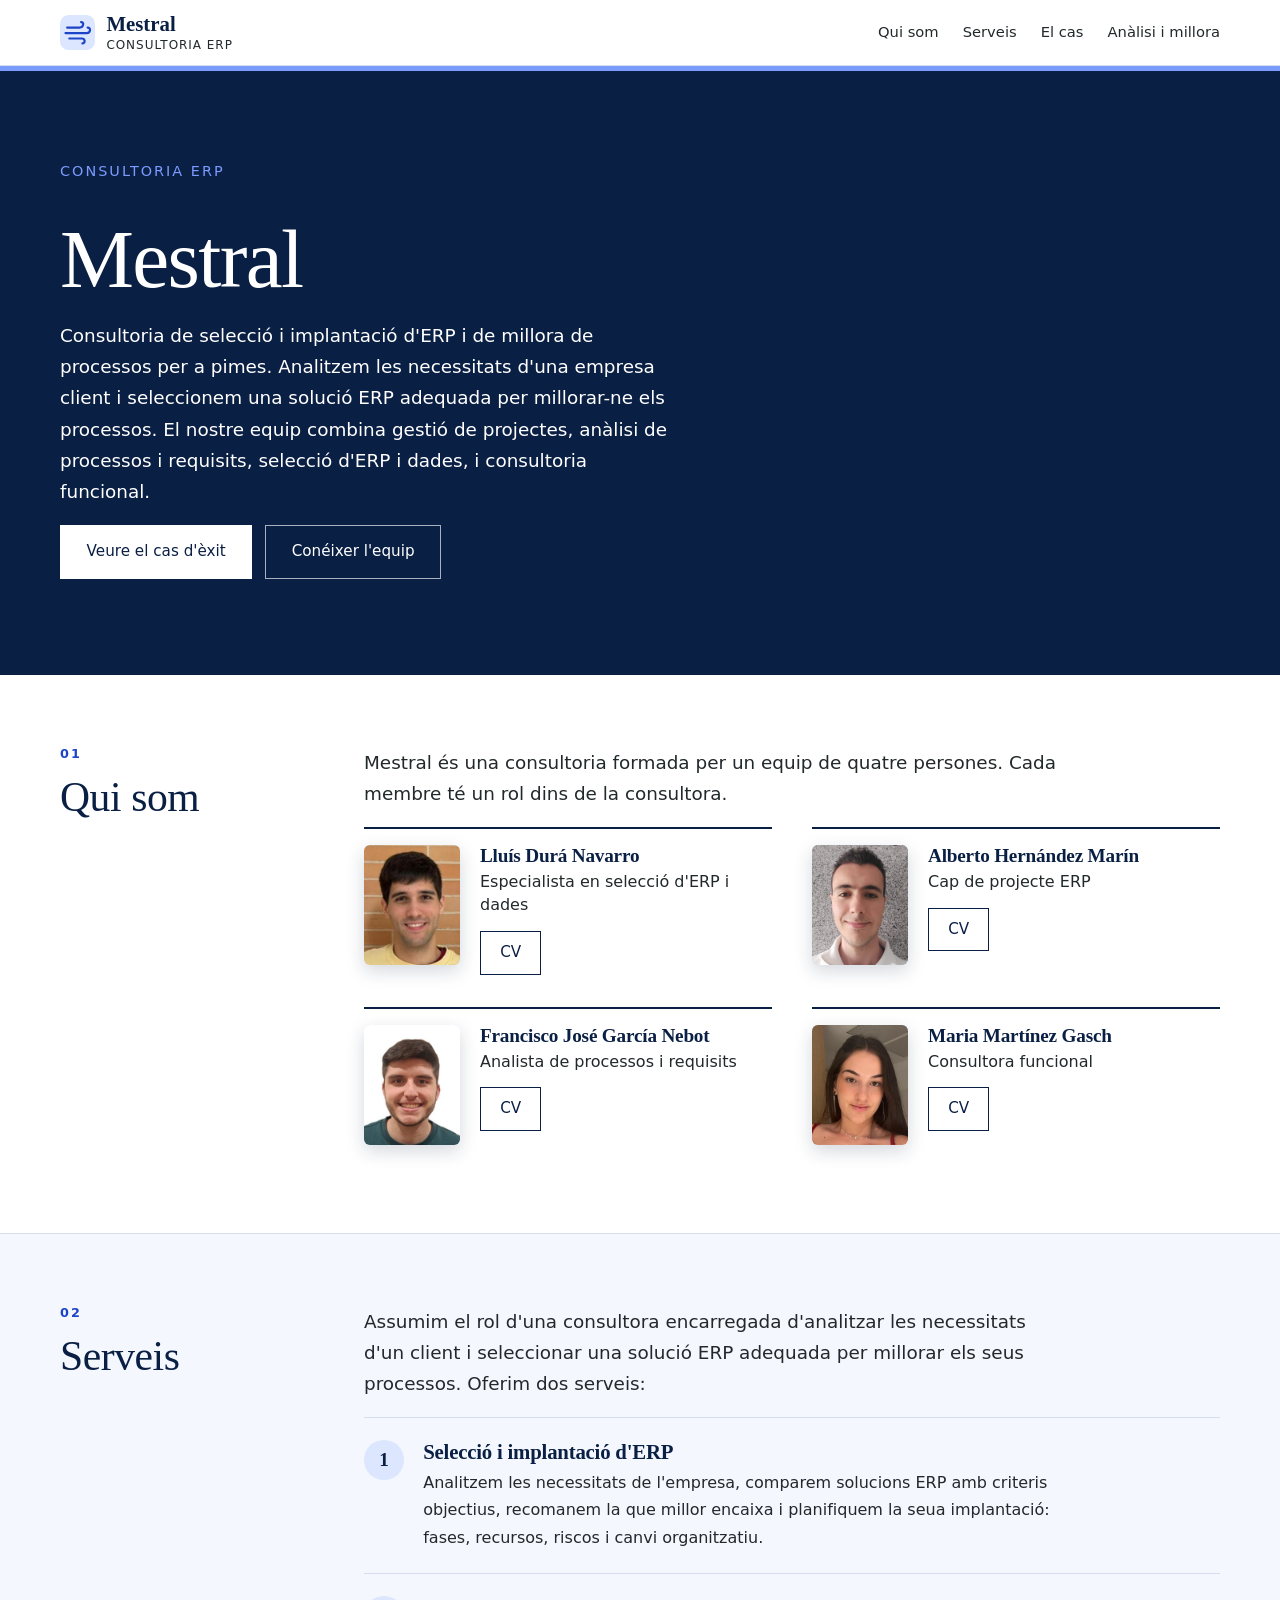
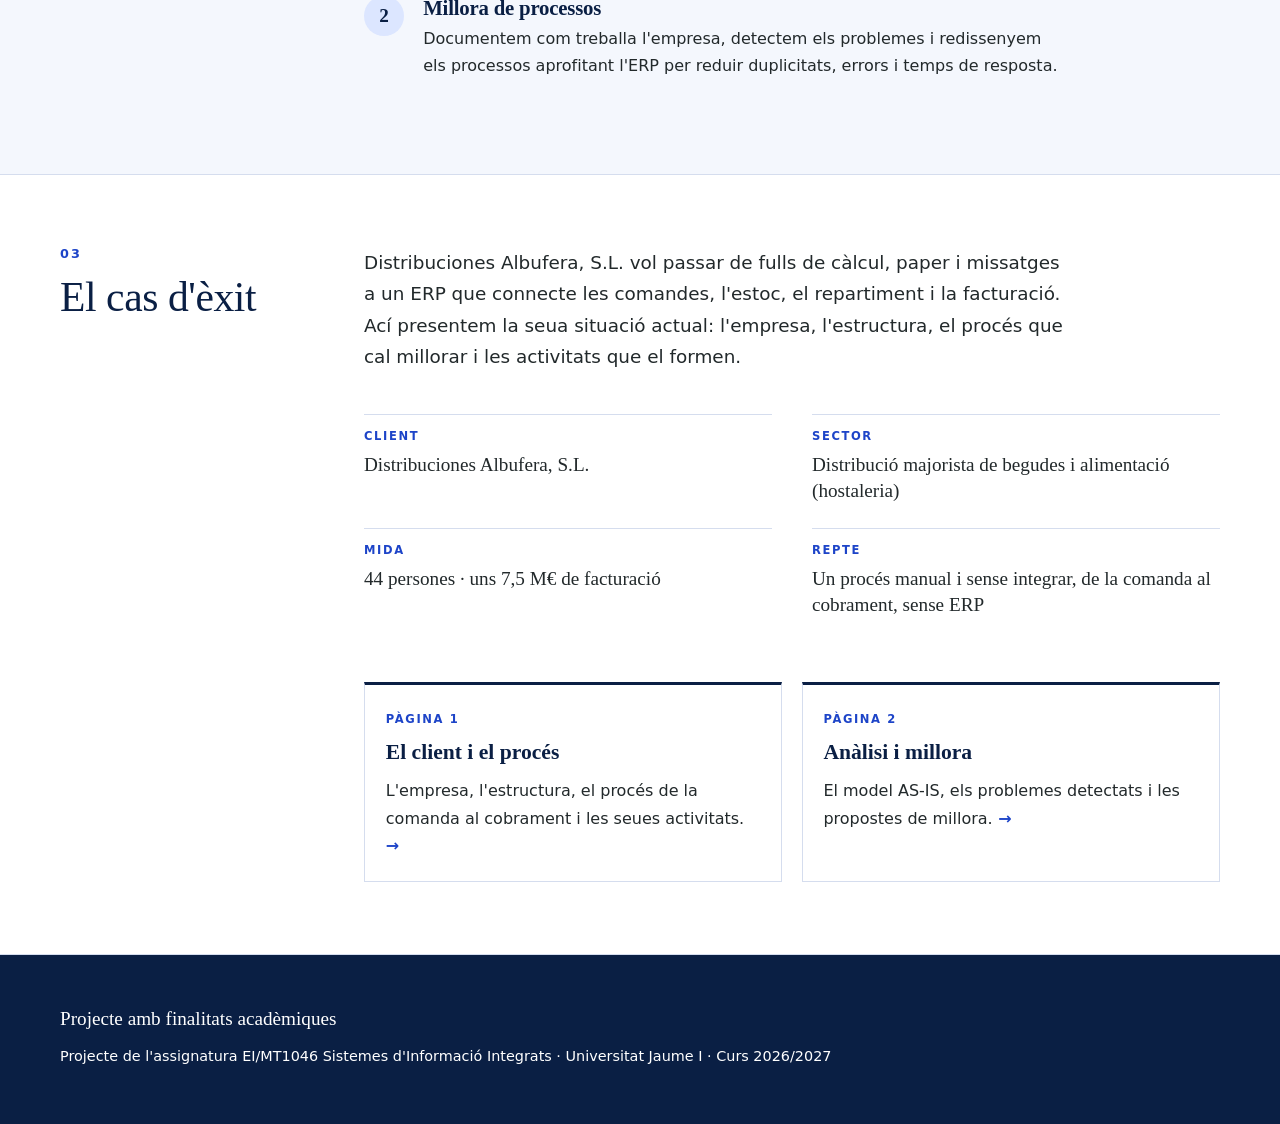
==== commit 49144404: "V1: divideix la web en tres pàgines (inici, cas i anàlisi) Menú comú, pàgines més curtes i enllaços " ====
--- a/v1/index.html
+++ b/v1/index.html
@@ -12,21 +12,21 @@
 <link rel="preconnect" href="https://fonts.gstatic.com" crossorigin>
 <link href="https://fonts.googleapis.com/css2?family=DM+Sans:wght@300;400;500;700&amp;family=Source+Serif+4:wght@400;600&amp;display=swap" rel="stylesheet">
 <link rel="stylesheet" href="css/style.css">
-</head>
-<body>
+</head><body>
 <a class="salta" href="#contingut">Salta al contingut</a>
 
 <header class="capcalera">
   <div class="contenidor">
-    <a class="marca" href="#inici">
+    <a class="marca" href="index.html">
       <img src="img/logo.svg" alt="" width="38" height="38">
       <span><span data-nom>Mestral</span><small data-subtitol>Consultoria ERP</small></span>
     </a>
-    <nav aria-label="Seccions de la pàgina">
+    <nav aria-label="Menú principal">
       <ul class="menu">
-        <li><a href="#qui-som">Qui som</a></li>
-        <li><a href="#serveis">Serveis</a></li>
-        <li><a href="#cas">El cas d'èxit</a></li>
+        <li><a href="index.html#qui-som">Qui som</a></li>
+        <li><a href="index.html#serveis">Serveis</a></li>
+        <li><a href="cas.html">El cas</a></li>
+        <li><a href="analisi.html">Anàlisi i millora</a></li>
       </ul>
     </nav>
   </div>
@@ -40,12 +40,11 @@
     <p class="subtitol" data-subtitol>Consultoria ERP</p>
     <p>Consultoria de selecció i implantació d'ERP i de millora de processos per a pimes. Analitzem les necessitats d'una empresa client i seleccionem una solució ERP adequada per millorar-ne els processos. El nostre equip combina gestió de projectes, anàlisi de processos i requisits, selecció d'ERP i dades, i consultoria funcional.</p>
     <div class="botons">
-      <a class="boto" href="#cas">Veure el cas d'èxit</a>
+      <a class="boto" href="cas.html">Veure el cas d'èxit</a>
       <a class="boto boto-clar" href="#qui-som">Conéixer l'equip</a>
     </div>
   </div>
 </div>
-
 <section id="qui-som" aria-labelledby="t-qui">
   <div class="contenidor">
     <h2 id="t-qui">Qui som</h2>
@@ -102,15 +101,6 @@
   <div class="contenidor">
     <div class="lateral">
       <h2 id="t-cas">El cas d'èxit</h2>
-      <nav class="subnav" aria-label="Apartats del cas">
-        <ol>
-          <li><a href="#empresa">El client</a></li>
-          <li><a href="#estructura">Estructura</a></li>
-          <li><a href="#proces">El procés</a></li>
-          <li><a href="#activitats">Activitats</a></li>
-          <li><a href="#analisi">Anàlisi i millora</a></li>
-        </ol>
-      </nav>
     </div>
     <p class="lead">Distribuciones Albufera, S.L. vol passar de fulls de càlcul, paper i missatges a un ERP que connecte les comandes, l'estoc, el repartiment i la facturació. Ací presentem la seua situació actual: l'empresa, l'estructura, el procés que cal millorar i les activitats que el formen.</p>
     <dl class="resum">
@@ -119,221 +109,17 @@
       <div><dt>Mida</dt><dd>44 persones · uns 7,5 M€ de facturació</dd></div>
       <div><dt>Repte</dt><dd>Un procés manual i sense integrar, de la comanda al cobrament, sense ERP</dd></div>
     </dl>
-    <div class="part" id="empresa" role="group" aria-labelledby="t-empresa">
-      <h3 id="t-empresa" data-pas="1 / 5">El client: Distribuciones Albufera, S.L.</h3>
-    <p class="lead">Distribuciones Albufera, S.L. és una distribuïdora familiar de begudes i alimentació que abasteix la hostaleria i els comerços de València i la seua àrea metropolitana. Té la seu a Quart de Poblet, en una nau de 1.500 m².</p>
-
-    <ul class="xifres" aria-label="Dades clau de l'empresa">
-      <li><strong>1989</strong><span>Any de fundació</span></li>
-      <li><strong>44</strong><span>Persones</span></li>
-      <li><strong>7,5 M€</strong><span>Facturació aproximada</span></li>
-      <li><strong>~900</strong><span>Clients actius</span></li>
-      <li><strong>~1.400</strong><span>Referències (articles amb codi propi)</span></li>
-      <li><strong>12 + 4</strong><span>Vehicles de repartiment i de comercials</span></li>
-    </ul>
-
-    <h4>Història i evolució</h4>
-    <ol class="cronologia">
-      <li><span class="any">1989</span>El fundador reparteix refrescos i cervesa amb una furgoneta a bars de Quart de Poblet.</li>
-      <li><span class="any">2002</span>S'incorpora la segona generació i s'amplia el catàleg a aigües, vins, caves i làctics.</li>
-      <li><span class="any">2010</span>Trasllat a una nau pròpia de 1.500 m² i servei de begudes per a festes i esdeveniments.</li>
-      <li><span class="any">2019</span>Entra la tercera generació a la direcció i es planteja modernitzar la gestió.</li>
-    </ol>
-
-    <h4>Sector i tipus de negoci</h4>
-    <p>Distribució majorista de begudes i alimentació, amb repartiment propi, adreçada sobretot a la hostaleria. El catàleg inclou cerveses, refrescos, aigües, vins i caves, licors i làctics. Els clients es reparteixen així:</p>
-    <ul class="barres" aria-label="Distribució de clients">
-      <li><div class="etiq"><span>Hostaleria</span><span>70 %</span></div><div class="barra" aria-hidden="true"><span class="p70"></span></div></li>
-      <li><div class="etiq"><span>Alimentació</span><span>20 %</span></div><div class="barra" aria-hidden="true"><span class="p20"></span></div></li>
-      <li><div class="etiq"><span>Esdeveniments i comissions falleres</span><span>10 %</span></div><div class="barra" aria-hidden="true"><span class="p10"></span></div></li>
-    </ul>
-
-    <h4>Missió, visió i estratègia</h4>
-    <div class="trio">
-      <div><h5>Missió</h5><p>Abastir els negocis d'hostaleria amb el producte adequat, en el moment acordat i amb un tracte pròxim.</p></div>
-      <div><h5>Visió</h5><p>Ser el distribuïdor de referència de l'hostaleria de l'àrea metropolitana de València per la seua fiabilitat i el seu servei.</p></div>
-      <div><h5>Estratègia</h5>
-        <ul class="llista">
-          <li>Fidelitzar amb un servei puntual i fiable.</li>
-          <li>Créixer sense ampliar la plantilla.</li>
-          <li>Digitalitzar la gestió: menys paper, menys Excel.</li>
-        </ul>
-      </div>
-    </div>
-
-    <h4>Punt de partida en sistemes d'informació</h4>
-    <p><strong>L'empresa no disposa d'un ERP</strong> i treballa amb eines que no estan integrades:</p>
-    <ul class="llista">
-      <li>Un programa de facturació bàsic, en dos equips d'Administració.</li>
-      <li>Fulls d'Excel per a comandes i estoc.</li>
-      <li>Comandes per telèfon, WhatsApp i llibreta del comercial.</li>
-      <li>Fulls de ruta i albarans en paper.</li>
-      <li>Banca en línia i un Excel de rebuts pendents.</li>
-    </ul>
-    <p>Com que res no està connectat, cada dada s'introdueix diverses vegades, ningú no veu l'estoc real i la direcció no pot consultar marges ni impagaments sense demanar-los a Administració.</p>
-    </div>
-
-    <div class="part" id="estructura" role="group" aria-labelledby="t-estructura">
-      <h3 id="t-estructura" data-pas="2 / 5">Estructura organitzativa</h3>
-    <p class="lead">Plantilla de 44 persones repartides en sis àrees, en un únic centre de treball: la seu i el magatzem de Quart de Poblet, sense sucursals.</p>
-
-    <h4>Organigrama</h4>
-    <p>Les àrees ressaltades intervenen directament en el procés que volem millorar.</p>
-    <ul class="org" aria-label="Organigrama de Distribuciones Albufera, S.L.">
-      <li class="dalt"><span class="node">Direcció<small>3 persones</small></span>
-        <ul class="fills">
-          <li><span class="node implicat">Comercial<small>8 persones</small></span></li>
-          <li><span class="node">Compres<small>2 persones</small></span></li>
-          <li><span class="node implicat">Magatzem<small>9 persones</small></span></li>
-          <li><span class="node implicat">Repartiment<small>17 persones</small></span></li>
-          <li><span class="node implicat">Administració i finances<small>5 persones</small></span></li>
-        </ul>
-      </li>
-    </ul>
-
-    <h4>Funcions i paper en el procés</h4>
-    <div class="taula">
-      <table>
-        <caption class="sr-only">Àrees, persones, funcions principals i paper en el procés de la comanda al cobrament</caption>
-        <thead><tr><th scope="col">Àrea</th><th scope="col">Persones</th><th scope="col">Funcions principals</th><th scope="col">En el procés</th></tr></thead>
-        <tbody>
-          <tr><th scope="row">Direcció</th><td data-label="Persones">3</td><td data-label="Funcions principals">Estratègia, relació amb proveïdors clau i inversions.</td><td data-label="En el procés">No hi intervé directament</td></tr>
-          <tr><th scope="row">Comercial</th><td data-label="Persones">8 <span class="nota">(6 comercials i 2 de televenda)</span></td><td data-label="Funcions principals">Captació i visita de clients, presa de comandes, preus i ofertes.</td><td data-label="En el procés"><strong>Implicat</strong> · etapa 1</td></tr>
-          <tr><th scope="row">Compres</th><td data-label="Persones">2</td><td data-label="Funcions principals">Comandes a proveïdors i condicions.</td><td data-label="En el procés">Suport · repon l'estoc (etapa 2)</td></tr>
-          <tr><th scope="row">Magatzem</th><td data-label="Persones">9</td><td data-label="Funcions principals">Recepció, ubicació, control d'estoc i preparació de comandes.</td><td data-label="En el procés"><strong>Implicat</strong> · etapes 2 i 3</td></tr>
-          <tr><th scope="row">Repartiment</th><td data-label="Persones">17 <span class="nota">(12 conductors i 5 ajudants)</span></td><td data-label="Funcions principals">Rutes, lliurament, cobrament en mà i recollida d'envasos.</td><td data-label="En el procés"><strong>Implicat</strong> · etapa 4</td></tr>
-          <tr><th scope="row">Administració i finances</th><td data-label="Persones">5</td><td data-label="Funcions principals">Facturació, cobraments, impagaments, comptabilitat i nòmines.</td><td data-label="En el procés"><strong>Implicat</strong> · etapes 1, 5 i 6</td></tr>
-          <tr class="total"><th scope="row">Total</th><td data-label="Persones">44</td><td data-label="Funcions principals"></td><td data-label="En el procés"></td></tr>
-        </tbody>
-      </table>
-    </div>
-    </div>
-
-    <div class="part" id="proces" role="group" aria-labelledby="t-proces">
-      <h3 id="t-proces" data-pas="3 / 5">El procés que es vol millorar</h3>
-    <p class="lead">El procés <strong>de la comanda al cobrament</strong>: des que entra una comanda fins que el cobrament queda registrat.</p>
-
-    <div class="trio dos">
-      <div><h4>Objectiu</h4><p>Servir bé cada comanda i cobrar-la sense retards.</p></div>
-      <div><h4>Abast: on comença i on acaba</h4><p>Comença quan entra la comanda (telèfon, WhatsApp o comercial) i acaba quan el cobrament queda registrat. Inclou el seguiment dels cobraments pendents; no inclou la recuperació judicial de deutes.</p></div>
-    </div>
-
-    <h4>Qui hi intervé i com funciona</h4>
-    <p>Hi intervenen Comercial, Compres, Magatzem, Repartiment i Administració i finances. El procés té sis etapes, quasi totes manuals:</p>
-    <ul class="llegenda" aria-label="Llegenda de departaments"><li class="dep-com">Comercial</li><li class="dep-adm">Administració i finances</li><li class="dep-mag">Magatzem</li><li class="dep-rep">Repartiment</li></ul>
-    <ol class="flux" aria-label="Etapes del procés de la comanda al cobrament">
-<li class="dep-com"><span class="num" aria-hidden="true">1</span><div><h4><span class="sr-only">Etapa 1: </span>Comanda i registre</h4><p class="etiqueta">Comercial · Administració i finances</p><p class="alerta"><strong>Problema:</strong> Errors i devolucions</p></div></li>
-<li class="dep-mag"><span class="num" aria-hidden="true">2</span><div><h4><span class="sr-only">Etapa 2: </span>Estoc</h4><p class="etiqueta">Magatzem · Compres</p><p class="alerta"><strong>Problema:</strong> Ruptures d'estoc</p></div></li>
-<li class="dep-mag"><span class="num" aria-hidden="true">3</span><div><h4><span class="sr-only">Etapa 3: </span>Preparació</h4><p class="etiqueta">Magatzem</p><p class="alerta"><strong>Problema:</strong> Errors de preparació</p></div></li>
-<li class="dep-rep"><span class="num" aria-hidden="true">4</span><div><h4><span class="sr-only">Etapa 4: </span>Rutes i lliurament</h4><p class="etiqueta">Repartiment</p><p class="alerta"><strong>Problema:</strong> Albarans que arriben tard</p></div></li>
-<li class="dep-adm"><span class="num" aria-hidden="true">5</span><div><h4><span class="sr-only">Etapa 5: </span>Facturació</h4><p class="etiqueta">Administració i finances</p><p class="alerta"><strong>Problema:</strong> Factures tardanes</p></div></li>
-<li class="dep-adm"><span class="num" aria-hidden="true">6</span><div><h4><span class="sr-only">Etapa 6: </span>Cobrament</h4><p class="etiqueta">Administració i finances</p><p class="alerta"><strong>Problema:</strong> Impagaments detectats tard</p></div></li>
-    </ol>
-    <p class="alt"><strong>Recorregut resumit:</strong> la comanda s'anota (Comercial) i es transcriu (Administració), es comprova l'estoc (Magatzem i Compres), es prepara (Magatzem), es lliura amb la ruta (Repartiment), es factura i, finalment, es cobra i se'n fa el seguiment (Administració i finances).</p>
-
-    <h4>Problemes i conseqüències</h4>
-    <p><strong>Deficiència de fons:</strong> no hi ha ERP. Comandes per telèfon i WhatsApp, estoc en Excel, albarans en paper i facturació amb un programa bàsic, tot sense connectar.</p>
-    <div class="taula">
-      <table>
-        <caption class="sr-only">Problemes del procés, conseqüència per a l'empresa i etapa on s'origina</caption>
-        <thead><tr><th scope="col">Problema</th><th scope="col">Conseqüència per a l'empresa</th><th scope="col">S'origina en</th></tr></thead>
-        <tbody>
-          <tr><th scope="row">Comandes per telèfon i WhatsApp, transcrites a mà</th><td data-label="Conseqüència per a l'empresa">Errors de producte o quantitat, devolucions i clients enfadats.</td><td data-label="S'origina en">Etapa 1</td></tr>
-          <tr><th scope="row">Estoc en Excel, actualitzat a final del dia</th><td data-label="Conseqüència per a l'empresa">Ruptures d'estoc no detectades i comandes que no es poden servir.</td><td data-label="S'origina en">Etapa 2</td></tr>
-          <tr><th scope="row">Albarans en paper que arriben tard a Administració</th><td data-label="Conseqüència per a l'empresa">Factures amb dies o setmanes de retard i cobraments endarrerits.</td><td data-label="S'origina en">Etapes 4 i 5</td></tr>
-        </tbody>
-      </table>
-    </div>
-
-    <h4>Preocupacions de la direcció</h4>
-    <ul class="llista">
-      <li>Perdre clients per errors i retards davant de competidors més àgils.</li>
-      <li>No conéixer el marge real per client i per producte.</li>
-      <li>Dependre d'uns pocs Excels i de dues persones d'Administració.</li>
-    </ul>
-    <p>Aquestes deficiències justifiquen la selecció i la implantació d'un ERP que integre les dades de comandes, estoc, repartiment, facturació i cobraments.</p>
-    </div>
-
-    <div class="part" id="activitats" role="group" aria-labelledby="t-activitats">
-      <h3 id="t-activitats" data-pas="4 / 5">Activitats del procés</h3>
-    <p class="lead">Les sis etapes detallades: qui hi participa, amb quins documents i eines, quina informació entra i ix, i quines deficiències s'hi han detectat.</p>
-    <div class="activitats">
-<article class="activitat dep-com"><h4><span class="num" aria-hidden="true">1</span>Comanda i registre</h4><dl><dt>Com es fa</dt><dd>El client demana per telèfon, WhatsApp o a un comercial, que ho anota en una llibreta. Administració o Comercial ho transcriu a mà al programa o a l'Excel.</dd><dt>Rols</dt><dd>Comercial o televenda; personal administratiu</dd><dt>Departaments</dt><dd>Comercial; Administració i finances</dd><dt>Documents</dt><dd>Llibreta del comercial; full de comandes</dd><dt>Aplicacions o eines</dt><dd>Telèfon, WhatsApp, programa de facturació o Excel</dd><dt>Normatives o restriccions</dt><dd>Condicions de venda pactades</dd><dt>Informació d'entrada</dt><dd>Comanda del client (productes, quantitats i data)</dd><dt>Informació de sortida</dt><dd>Comanda registrada</dd></dl><p class="problema"><strong>Problema detectat:</strong> Errors i devolucions: la comanda es transcriu a mà.</p></article>
-<article class="activitat dep-mag"><h4><span class="num" aria-hidden="true">2</span>Estoc</h4><dl><dt>Com es fa</dt><dd>Es comprova si hi ha gènere. L'estoc està en un Excel que s'actualitza a final del dia; Compres repon segons eixe Excel.</dd><dt>Rols</dt><dd>Responsable de magatzem</dd><dt>Departaments</dt><dd>Magatzem; Compres (reposició)</dd><dt>Documents</dt><dd>Llistat d'estoc</dd><dt>Aplicacions o eines</dt><dd>Excel d'estoc, actualitzat a final del dia</dd><dt>Recursos físics</dt><dd>Nau de 1.500 m²</dd><dt>Materials</dt><dd>Palets, caixes i barrils</dd><dt>Normatives o restriccions</dt><dd>Traçabilitat de lots i caducitats</dd><dt>Informació d'entrada</dt><dd>Comanda registrada i estoc</dd><dt>Informació de sortida</dt><dd>Confirmació de disponibilitat</dd></dl><p class="problema"><strong>Problema detectat:</strong> Ruptures d'estoc i comandes sense servir.</p></article>
-<article class="activitat dep-mag"><h4><span class="num" aria-hidden="true">3</span>Preparació</h4><dl><dt>Com es fa</dt><dd>Magatzem arreplega cada article amb l'albarà en paper i deixa la comanda a punt, agrupada per client i ruta.</dd><dt>Rols</dt><dd>Mosso de magatzem</dd><dt>Departaments</dt><dd>Magatzem</dd><dt>Documents</dt><dd>Albarà imprés</dd><dt>Aplicacions o eines</dt><dd>Paper</dd><dt>Recursos físics</dt><dd>Carretó elevador i transpalet</dd><dt>Materials</dt><dd>Caixes, palets i envasos</dd><dt>Normatives o restriccions</dt><dd>Traçabilitat i caducitats</dd><dt>Informació d'entrada</dt><dd>Albarà</dd><dt>Informació de sortida</dt><dd>Comanda preparada, agrupada per client i ruta</dd></dl><p class="problema"><strong>Problema detectat:</strong> Els errors previs apareixen ací o a casa del client.</p></article>
-<article class="activitat dep-rep"><h4><span class="num" aria-hidden="true">4</span>Rutes i lliurament</h4><dl><dt>Com es fa</dt><dd>Repartiment ix amb fulls de ruta i albarans en paper. El client signa l'albarà i les incidències s'anoten a mà.</dd><dt>Rols</dt><dd>Responsable de repartiment; conductor o conductora</dd><dt>Departaments</dt><dd>Repartiment</dd><dt>Documents</dt><dd>Full de ruta; albarà signat; vals d'envasos</dd><dt>Aplicacions o eines</dt><dd>Excel i paper</dd><dt>Recursos físics</dt><dd>12 vehicles de repartiment</dd><dt>Materials</dt><dd>Envasos retornables</dd><dt>Informació d'entrada</dt><dd>Comandes preparades i ruta</dd><dt>Informació de sortida</dt><dd>Albarà signat i envasos retornats</dd></dl><p class="problema"><strong>Problema detectat:</strong> Els albarans signats arriben tard a l'oficina.</p></article>
-<article class="activitat dep-adm"><h4><span class="num" aria-hidden="true">5</span>Facturació</h4><dl><dt>Com es fa</dt><dd>Administració rep els albarans signats, els revisa i factura amb un programa bàsic, sense connexió amb la comanda ni amb l'estoc. Els clients petits paguen en el lliurament; la majoria rep una factura mensual que agrupa els albarans del mes.</dd><dt>Rols</dt><dd>Personal administratiu</dd><dt>Departaments</dt><dd>Administració i finances</dd><dt>Documents</dt><dd>Albarans signats; factura</dd><dt>Aplicacions o eines</dt><dd>Programa bàsic de facturació</dd><dt>Normatives o restriccions</dt><dd>Facturació i IVA</dd><dt>Informació d'entrada</dt><dd>Albarans signats</dd><dt>Informació de sortida</dt><dd>Factura</dd></dl><p class="problema"><strong>Problema detectat:</strong> Factures tardanes (cal reunir tots els albarans) i creuaments manuals.</p></article>
-<article class="activitat dep-adm"><h4><span class="num" aria-hidden="true">6</span>Cobrament</h4><dl><dt>Com es fa</dt><dd>La majoria de clients paga a crèdit (per exemple, a 30 dies) per rebut domiciliat o transferència; els petits paguen en el lliurament. Administració registra cada cobrament, el concilia a mà amb les factures i revisa a mà què queda pendent.</dd><dt>Rols</dt><dd>Responsable financer</dd><dt>Departaments</dt><dd>Administració i finances</dd><dt>Documents</dt><dd>Rebut domiciliat; transferència</dd><dt>Aplicacions o eines</dt><dd>Banca en línia i Excel</dd><dt>Normatives o restriccions</dt><dd>Condicions de pagament pactades (crèdit, per exemple a 30 dies)</dd><dt>Informació d'entrada</dt><dd>Factura i extracte bancari</dd><dt>Informació de sortida</dt><dd>Cobrament registrat i saldos pendents</dd></dl><p class="problema"><strong>Problema detectat:</strong> Cobraments tardans i impagaments detectats tard.</p></article>
-    </div>
-    </div>
-
-    <div class="part" id="analisi" role="group" aria-labelledby="t-analisi">
-      <h3 id="t-analisi" data-pas="5 / 5">Anàlisi del procés i propostes de millora</h3>
-      <p class="lead">Revisem el procés tal com funciona hui (model AS-IS), n'identifiquem els problemes activitat per activitat i proposem millores de reenginyeria de processos.</p>
-
-      <h4 id="as-is">Model AS-IS</h4>
-      <p>El diagrama representa els participants (carrils), les tasques, les decisions i el flux d'una comanda. Els cercles <strong>P1 a P6</strong> assenyalen els punts on s'han detectat problemes.</p>
-      <div class="diagrama" tabindex="0" role="group" aria-label="Diagrama del model AS-IS (es pot desplaçar horitzontalment en pantalles estretes)">
-        <svg class="as-is" viewBox="0 0 920 1174" role="img" aria-labelledby="as-is-t as-is-d" xmlns="http://www.w3.org/2000/svg" font-family="DM Sans, system-ui, sans-serif"><title id="as-is-t">Model AS-IS del procés de la comanda al cobrament</title><desc id="as-is-d">Diagrama de carrils amb sis participants. La comanda del client passa per Comercial, Administració, Magatzem, Compres, Repartiment i, de nou, Administració fins que el cobrament queda registrat. Hi ha dues decisions: si hi ha estoc i si el client paga en el lliurament. Sis punts marcats P1 a P6 assenyalen els problemes detectats.</desc><defs><marker id="fletxa" viewBox="0 0 10 10" refX="9" refY="5" markerWidth="8" markerHeight="8" orient="auto-start-reverse"><path d="M0,0 L10,5 L0,10 z" fill="#0A1F44"/></marker></defs><rect x="10" y="44" width="150" height="1130" fill="#FFFFFF" stroke="#D5DDEE"/><rect x="10" y="0" width="150" height="44" fill="#0A1F44"/><text x="85" text-anchor="middle" font-size="12" font-weight="700" fill="#FFFFFF"><tspan x="85" y="26.2">Client</tspan></text><rect x="160" y="44" width="150" height="1130" fill="#F4F7FD" stroke="#D5DDEE"/><rect x="160" y="0" width="150" height="44" fill="#0A1F44"/><text x="235" text-anchor="middle" font-size="12" font-weight="700" fill="#FFFFFF"><tspan x="235" y="18.7">Comercial</tspan><tspan x="235" y="33.7">televenda</tspan></text><rect x="310" y="44" width="150" height="1130" fill="#FFFFFF" stroke="#D5DDEE"/><rect x="310" y="0" width="150" height="44" fill="#0A1F44"/><text x="385" text-anchor="middle" font-size="12" font-weight="700" fill="#FFFFFF"><tspan x="385" y="18.7">Administració i</tspan><tspan x="385" y="33.7">finances</tspan></text><rect x="460" y="44" width="150" height="1130" fill="#F4F7FD" stroke="#D5DDEE"/><rect x="460" y="0" width="150" height="44" fill="#0A1F44"/><text x="535" text-anchor="middle" font-size="12" font-weight="700" fill="#FFFFFF"><tspan x="535" y="26.2">Compres</tspan></text><rect x="610" y="44" width="150" height="1130" fill="#FFFFFF" stroke="#D5DDEE"/><rect x="610" y="0" width="150" height="44" fill="#0A1F44"/><text x="685" text-anchor="middle" font-size="12" font-weight="700" fill="#FFFFFF"><tspan x="685" y="26.2">Magatzem</tspan></text><rect x="760" y="44" width="150" height="1130" fill="#F4F7FD" stroke="#D5DDEE"/><rect x="760" y="0" width="150" height="44" fill="#0A1F44"/><text x="835" text-anchor="middle" font-size="12" font-weight="700" fill="#FFFFFF"><tspan x="835" y="26.2">Repartiment</tspan></text><circle cx="85" cy="92" r="13" fill="#FFFFFF" stroke="#0A1F44" stroke-width="2"/><text x="106" text-anchor="start" font-size="12" font-weight="700" fill="#0A1F44"><tspan x="106" y="96.2">Inici</tspan></text><rect x="15" y="151" width="140" height="66" rx="4" fill="#FFFFFF" stroke="#1D44C8" stroke-width="1.6"/><text x="85" text-anchor="middle" font-size="12" font-weight="400" fill="#0A1F44"><tspan x="85" y="173.2">Fa la comanda per</tspan><tspan x="85" y="188.2">telèfon, WhatsApp o</tspan><tspan x="85" y="203.2">a un comercial</tspan></text><rect x="165" y="243" width="140" height="66" rx="4" fill="#FFFFFF" stroke="#1D44C8" stroke-width="1.6"/><text x="235" text-anchor="middle" font-size="12" font-weight="400" fill="#0A1F44"><tspan x="235" y="272.7">Anota la comanda</tspan><tspan x="235" y="287.7">en una llibreta</tspan></text><rect x="315" y="335" width="140" height="66" rx="4" fill="#FFFFFF" stroke="#1D44C8" stroke-width="1.6"/><text x="385" text-anchor="middle" font-size="12" font-weight="400" fill="#0A1F44"><tspan x="385" y="357.2">Transcriu la comanda</tspan><tspan x="385" y="372.2">al programa o</tspan><tspan x="385" y="387.2">a l'Excel</tspan></text><circle cx="453" cy="337" r="12" fill="#9A5B00"/><text x="453" text-anchor="middle" font-size="10" font-weight="700" fill="#FFFFFF"><tspan x="453" y="340.5">P1</tspan></text><rect x="615" y="427" width="140" height="66" rx="4" fill="#FFFFFF" stroke="#1D44C8" stroke-width="1.6"/><text x="685" text-anchor="middle" font-size="12" font-weight="400" fill="#0A1F44"><tspan x="685" y="449.2">Comprova l'estoc</tspan><tspan x="685" y="464.2">a l'Excel</tspan><tspan x="685" y="479.2">(final del dia)</tspan></text><circle cx="753" cy="429" r="12" fill="#9A5B00"/><text x="753" text-anchor="middle" font-size="10" font-weight="700" fill="#FFFFFF"><tspan x="753" y="432.5">P2</tspan></text><polygon points="685,516 735,552 685,588 635,552" fill="#DCE6FF" stroke="#1D44C8" stroke-width="1.6"/><text x="685" text-anchor="middle" font-size="11" font-weight="700" fill="#0A1F44"><tspan x="685" y="548.9">Hi ha</tspan><tspan x="685" y="562.9">estoc?</tspan></text><rect x="465" y="519" width="140" height="66" rx="4" fill="#FFFFFF" stroke="#1D44C8" stroke-width="1.6"/><text x="535" text-anchor="middle" font-size="12" font-weight="400" fill="#0A1F44"><tspan x="535" y="548.7">Compres repon</tspan><tspan x="535" y="563.7">segons l'Excel</tspan></text><rect x="615" y="611" width="140" height="66" rx="4" fill="#FFFFFF" stroke="#1D44C8" stroke-width="1.6"/><text x="685" text-anchor="middle" font-size="12" font-weight="400" fill="#0A1F44"><tspan x="685" y="633.2">Prepara la comanda</tspan><tspan x="685" y="648.2">amb l'albarà</tspan><tspan x="685" y="663.2">en paper</tspan></text><circle cx="753" cy="613" r="12" fill="#9A5B00"/><text x="753" text-anchor="middle" font-size="10" font-weight="700" fill="#FFFFFF"><tspan x="753" y="616.5">P3</tspan></text><rect x="765" y="703" width="140" height="66" rx="4" fill="#FFFFFF" stroke="#1D44C8" stroke-width="1.6"/><text x="835" text-anchor="middle" font-size="12" font-weight="400" fill="#0A1F44"><tspan x="835" y="725.2">Lliura amb full de</tspan><tspan x="835" y="740.2">ruta; el client signa</tspan><tspan x="835" y="755.2">l'albarà en paper</tspan></text><circle cx="903" cy="705" r="12" fill="#9A5B00"/><text x="903" text-anchor="middle" font-size="10" font-weight="700" fill="#FFFFFF"><tspan x="903" y="708.5">P4</tspan></text><polygon points="835,792 885,828 835,864 785,828" fill="#DCE6FF" stroke="#1D44C8" stroke-width="1.6"/><text x="835" text-anchor="middle" font-size="11" font-weight="700" fill="#0A1F44"><tspan x="835" y="824.9">Paga en el</tspan><tspan x="835" y="838.9">lliurament?</tspan></text><rect x="315" y="887" width="140" height="66" rx="4" fill="#FFFFFF" stroke="#1D44C8" stroke-width="1.6"/><text x="385" text-anchor="middle" font-size="12" font-weight="400" fill="#0A1F44"><tspan x="385" y="909.2">Revisa els albarans</tspan><tspan x="385" y="924.2">signats i factura amb</tspan><tspan x="385" y="939.2">el programa bàsic</tspan></text><circle cx="453" cy="889" r="12" fill="#9A5B00"/><text x="453" text-anchor="middle" font-size="10" font-weight="700" fill="#FFFFFF"><tspan x="453" y="892.5">P5</tspan></text><rect x="315" y="979" width="140" height="66" rx="4" fill="#FFFFFF" stroke="#1D44C8" stroke-width="1.6"/><text x="385" text-anchor="middle" font-size="12" font-weight="400" fill="#0A1F44"><tspan x="385" y="1001.2">Registra el cobrament</tspan><tspan x="385" y="1016.2">i el concilia a mà;</tspan><tspan x="385" y="1031.2">revisa els pendents</tspan></text><circle cx="453" cy="981" r="12" fill="#9A5B00"/><text x="453" text-anchor="middle" font-size="10" font-weight="700" fill="#FFFFFF"><tspan x="453" y="984.5">P6</tspan></text><circle cx="385" cy="1104" r="13" fill="#FFFFFF" stroke="#0A1F44" stroke-width="4"/><text x="385" text-anchor="middle" font-size="12" font-weight="700" fill="#0A1F44"><tspan x="385" y="1130.7">Fi: cobrament</tspan><tspan x="385" y="1145.7">registrat</tspan></text><path d="M85,105 L85,151" fill="none" stroke="#0A1F44" stroke-width="1.6" marker-end="url(#fletxa)"/><path d="M85,217 L85,230 L235,230 L235,243" fill="none" stroke="#0A1F44" stroke-width="1.6" marker-end="url(#fletxa)"/><path d="M235,309 L235,322 L385,322 L385,335" fill="none" stroke="#0A1F44" stroke-width="1.6" marker-end="url(#fletxa)"/><path d="M385,401 L385,414 L685,414 L685,427" fill="none" stroke="#0A1F44" stroke-width="1.6" marker-end="url(#fletxa)"/><path d="M685,493 L685,516" fill="none" stroke="#0A1F44" stroke-width="1.6" marker-end="url(#fletxa)"/><path d="M635,552 L605,552" fill="none" stroke="#0A1F44" stroke-width="1.6" marker-end="url(#fletxa)"/><text x="619" text-anchor="middle" font-size="12" font-weight="700" fill="#1D44C8"><tspan x="619" y="548.2">No</tspan></text><path d="M685,588 L685,611" fill="none" stroke="#0A1F44" stroke-width="1.6" marker-end="url(#fletxa)"/><text x="699" text-anchor="middle" font-size="12" font-weight="700" fill="#1D44C8"><tspan x="699" y="606.2">Sí</tspan></text><path d="M535,585 L535,644 L615,644" fill="none" stroke="#0A1F44" stroke-width="1.6" marker-end="url(#fletxa)"/><path d="M685,677 L685,690 L835,690 L835,703" fill="none" stroke="#0A1F44" stroke-width="1.6" marker-end="url(#fletxa)"/><path d="M835,769 L835,792" fill="none" stroke="#0A1F44" stroke-width="1.6" marker-end="url(#fletxa)"/><path d="M835,864 L835,875 L385,875 L385,887" fill="none" stroke="#0A1F44" stroke-width="1.6" marker-end="url(#fletxa)"/><text x="849" text-anchor="middle" font-size="12" font-weight="700" fill="#1D44C8"><tspan x="849" y="884.2">No</tspan></text><path d="M785,828 L560,828 L560,1012 L455,1012" fill="none" stroke="#0A1F44" stroke-width="1.6" marker-end="url(#fletxa)"/><text x="769" text-anchor="middle" font-size="12" font-weight="700" fill="#1D44C8"><tspan x="769" y="824.2">Sí</tspan></text><path d="M385,953 L385,979" fill="none" stroke="#0A1F44" stroke-width="1.6" marker-end="url(#fletxa)"/><path d="M385,1045 L385,1091" fill="none" stroke="#0A1F44" stroke-width="1.6" marker-end="url(#fletxa)"/></svg>
-      </div>
-      <details class="text-alt">
-        <summary>Descripció del model en text</summary>
-        <ol><li>El client fa la comanda per telèfon, WhatsApp o a un comercial. <span class="nota">(Client)</span></li><li>El comercial o televenda l'anota en una llibreta. <span class="nota">(Comercial)</span></li><li>Administració o Comercial la transcriu a mà al programa o a l'Excel. <span class="nota">(Administració i finances)</span></li><li>Magatzem comprova l'estoc en un Excel que només s'actualitza a final del dia. <span class="nota">(Magatzem)</span></li><li>Decisió: si hi ha estoc, es prepara la comanda; si no, Compres repon segons eixe Excel i, quan arriba el gènere, es prepara. <span class="nota">(Magatzem · Compres)</span></li><li>Magatzem prepara la comanda amb l'albarà en paper, agrupada per client i ruta. <span class="nota">(Magatzem)</span></li><li>Repartiment ix amb fulls de ruta i albarans en paper; el client signa l'albarà i les incidències s'anoten a mà. <span class="nota">(Repartiment)</span></li><li>Decisió: els clients petits paguen en el lliurament; la majoria rep una factura mensual. <span class="nota">(Repartiment · Administració)</span></li><li>Administració rep els albarans signats, els revisa i factura amb un programa bàsic. <span class="nota">(Administració i finances)</span></li><li>Administració registra cada cobrament, el concilia a mà amb les factures i revisa a mà què queda pendent. <span class="nota">(Administració i finances)</span></li></ol>
-      </details>
-
-      <h4 id="problemes">Identificació de problemes</h4>
-      <p>Revisem cada activitat per comprovar si es fa correctament, quins problemes presenta i on cal prendre decisions amb informació fiable. Primer, l'anàlisi de cada part del procés:</p>
-      <div class="analisi">
-        <article><h5>P1 · Comanda i registre</h5><p>La comanda entra per tres canals (telèfon, WhatsApp o un comercial) i queda anotada en una llibreta; després Administració o Comercial la transcriu a mà al programa o a l'Excel. El pas no es fa de manera correcta: la mateixa dada s'escriu dues vegades i qualsevol error de transcripció arriba fins al lliurament, amb devolucions i clients enfadats.</p></article>
-        <article><h5>P2 · Estoc</h5><p>Es comprova si hi ha gènere consultant un Excel que només s'actualitza a final del dia, de manera que la dada no és fiable durant la jornada. Ací hi ha una decisió clau (si hi ha estoc es prepara la comanda; si no, Compres repon) que es pren amb informació antiga.</p></article>
-        <article><h5>P3 · Preparació</h5><p>Magatzem arreplega els articles amb l'albarà en paper i agrupa la comanda per client i ruta. No hi ha cap comprovació final, de manera que els errors de les etapes anteriors apareixen ací o directament a casa del client.</p></article>
-        <article><h5>P4 · Rutes i lliurament</h5><p>Repartiment ix amb fulls de ruta i albarans en paper; el client signa l'albarà i les incidències s'anoten a mà. Els albarans signats arriben tard a l'oficina, la qual cosa retarda tota la facturació posterior. També és un punt de decisió: els clients petits paguen en el lliurament i la resta rep una factura mensual.</p></article>
-        <article><h5>P5 · Facturació</h5><p>Administració rep els albarans signats, els revisa i factura amb un programa bàsic, sense connexió amb la comanda ni amb l'estoc. La majoria de clients rep una factura mensual que agrupa els albarans del mes; cal reunir-los tots abans de facturar i creuar-los a mà amb la comanda.</p></article>
-        <article><h5>P6 · Cobrament</h5><p>La majoria de clients paga a crèdit (per exemple, a 30 dies) per rebut domiciliat o transferència. Administració registra cada cobrament, el concilia a mà amb les factures i revisa a mà què queda pendent. Els impagaments es detecten tard, i la direcció depèn de dues persones d'Administració, les úniques que entenen els Excels, per saber el marge o la morositat.</p></article>
-        </div>
-      <p>El resum de la revisió, amb el mateix identificador que els punts marcats al model AS-IS:</p>
-      <div class="taula">
-        <table>
-          <caption class="sr-only">Problemes detectats en cada activitat i conseqüència per a l'empresa</caption>
-          <thead><tr><th scope="col">Activitat</th><th scope="col">Problema detectat</th><th scope="col">Conseqüència</th></tr></thead>
-          <tbody>
-          <tr><th scope="row">P1 · Comanda i registre</th><td data-label="Problema detectat">Transcripció manual i doble introducció de la comanda</td><td data-label="Conseqüència">Errors de producte o quantitat, devolucions i clients enfadats.</td></tr>
-          <tr><th scope="row">P2 · Estoc</th><td data-label="Problema detectat">Estoc en Excel, actualitzat a final del dia</td><td data-label="Conseqüència">Ruptures d'estoc no detectades i comandes que no es poden servir.</td></tr>
-          <tr><th scope="row">P3 · Preparació</th><td data-label="Problema detectat">Preparació sense comprovació final, amb l'albarà en paper</td><td data-label="Conseqüència">Els errors arriben al client i provoquen devolucions.</td></tr>
-          <tr><th scope="row">P4 · Rutes i lliurament</th><td data-label="Problema detectat">Albarans signats en paper que arriben tard a Administració</td><td data-label="Conseqüència">Factures amb dies o setmanes de retard i cobraments endarrerits.</td></tr>
-          <tr><th scope="row">P5 · Facturació</th><td data-label="Problema detectat">Factures tardanes i creuaments manuals entre comanda, albarà i factura</td><td data-label="Conseqüència">Facturació endarrerida i risc de discrepàncies amb l'albarà.</td></tr>
-          <tr><th scope="row">P6 · Cobrament</th><td data-label="Problema detectat">Conciliació i seguiment de pendents fets a mà</td><td data-label="Conseqüència">Impagaments detectats tard, deute acumulat i més risc de morositat.</td></tr>
-          </tbody>
-        </table>
-      </div>
-
-      <h4 id="millores">Propostes de millora</h4>
-      <p>Per a cada activitat proposem almenys una millora, aplicant els principis de reenginyeria de processos (BPR) i les categories de Tallyfy (2020), <a href="https://tallyfy.com/business-process-improvement-ideas/" target="_blank" rel="noopener noreferrer">«8 Practical Business Process Improvement Ideas»</a>. Cada millora resol el problema amb el mateix número (M1 respon a P1, i així successivament).</p>
-      <div class="analisi">
-        <article><h5>M1 · Comanda i registre <span class="cat">Resolució de problemes</span></h5><p><strong>Una sola introducció de la comanda.</strong> El comercial (des del mòbil o la tauleta) o televenda introdueix la comanda directament al sistema. Desapareixen la llibreta i la transcripció a mà.</p><p><em>Per què:</em> S'elimina un pas redundant que només servia per repetir una dada i s'evita la principal font d'errors i devolucions.</p></article>
-        <article><h5>M2 · Estoc <span class="cat">Adopció de TIC</span></h5><p><strong>Estoc actualitzat en temps real amb avís de reposició.</strong> Cada moviment (entrada de gènere, preparació, devolució) actualitza l'estoc automàticament, i el sistema avisa Compres quan un article baixa del mínim.</p><p><em>Per què:</em> La decisió «hi ha estoc?» es pren amb informació actual, es redueixen les ruptures i Compres repon abans que falte el producte.</p></article>
-        <article><h5>M3 · Preparació <span class="cat">Anàlisi i millora</span></h5><p><strong>Procediment únic de preparació amb comprovació final.</strong> Tot el personal de magatzem treballa amb una mateixa llista de preparació, ordenada per ruta i ubicació, i la comanda es comprova abans de carregar-la.</p><p><em>Per què:</em> Estandarditzar la manera de preparar evita que cada persona ho faça diferent i detecta els errors al magatzem, abans que arriben al client.</p></article>
-        <article><h5>M4 · Rutes i lliurament <span class="cat">Resolució de problemes</span></h5><p><strong>Albarà de lliurament digital.</strong> El client signa en un dispositiu mòbil del conductor i l'albarà arriba al sistema en el mateix moment. Ja no cal dur els albarans en paper a l'oficina.</p><p><em>Per què:</em> Elimina el coll d'ampolla de l'albarà que arriba tard i permet facturar i cobrar sense esperar el paper.</p></article>
-        <article><h5>M5 · Facturació <span class="cat">Adopció de TIC</span></h5><p><strong>Factura generada a partir de l'albarà confirmat.</strong> La factura (també la mensual, que agrupa els albarans del mes) es genera al mateix sistema a partir de l'albarà confirmat, vinculada a la comanda i a l'estoc.</p><p><em>Per què:</em> Aprofita la facturació estàndard d'un ERP: no cal reunir els albarans ni creuar-los a mà, i la factura és coherent amb la comanda.</p></article>
-        <article><h5>M6 · Cobrament <span class="cat">Noves necessitats</span></h5><p><strong>Quadre de control de cobraments i marge per client.</strong> La direcció consulta saldos pendents, avisos d'impagament i marge per client i producte sense demanar-los a Administració.</p><p><em>Per què:</em> Respon a l'estratègia (fidelitzar, créixer sense ampliar la plantilla, menys paper i menys Excel) i a les preocupacions de la direcció: detectar abans els impagaments i conéixer el marge.</p></article>
-        </div>
-      <p>Resum de les millores i de la categoria a què pertanyen:</p>
-      <div class="taula">
-        <table>
-          <caption class="sr-only">Millores proposades per activitat, problema que resolen i categoria de millora</caption>
-          <thead><tr><th scope="col">Activitat</th><th scope="col">Problema</th><th scope="col">Millora proposada</th><th scope="col">Categoria</th></tr></thead>
-          <tbody>
-          <tr><th scope="row">M1 · Comanda i registre</th><td data-label="Problema">P1</td><td data-label="Millora proposada">Una sola introducció de la comanda</td><td data-label="Categoria">2. Resolució de problemes <span class="nota">(Eliminar tasques redundants)</span></td></tr>
-          <tr><th scope="row">M2 · Estoc</th><td data-label="Problema">P2</td><td data-label="Millora proposada">Estoc actualitzat en temps real amb avís de reposició</td><td data-label="Categoria">4. Adopció de programari o TIC <span class="nota">(Automatització)</span></td></tr>
-          <tr><th scope="row">M3 · Preparació</th><td data-label="Problema">P3</td><td data-label="Millora proposada">Procediment únic de preparació amb comprovació final</td><td data-label="Categoria">1. Anàlisi i millora <span class="nota">(Estandarditzar el procés)</span></td></tr>
-          <tr><th scope="row">M4 · Rutes i lliurament</th><td data-label="Problema">P4</td><td data-label="Millora proposada">Albarà de lliurament digital</td><td data-label="Categoria">2. Resolució de problemes <span class="nota">(Eliminar documentació i passos innecessaris)</span></td></tr>
-          <tr><th scope="row">M5 · Facturació</th><td data-label="Problema">P5</td><td data-label="Millora proposada">Factura generada a partir de l'albarà confirmat</td><td data-label="Categoria">4. Adopció de programari o TIC <span class="nota">(Adaptació a la funcionalitat del programari)</span></td></tr>
-          <tr><th scope="row">M6 · Cobrament</th><td data-label="Problema">P6</td><td data-label="Millora proposada">Quadre de control de cobraments i marge per client</td><td data-label="Categoria">3. Noves necessitats del negoci <span class="nota">(Estratègia de l'empresa)</span></td></tr>
-          </tbody>
-        </table>
-      </div>
-      <p>Les quatre categories queden cobertes:</p>
-      <ul class="llista"><li><strong>1. Anàlisi i millora:</strong> M3</li><li><strong>2. Resolució de problemes:</strong> M1, M4</li><li><strong>3. Noves necessitats del negoci:</strong> M6</li><li><strong>4. Adopció de programari o TIC:</strong> M2, M5</li></ul>
+    <div class="enllacos">
+      <a class="targeta-enllac" href="cas.html">
+        <span class="etiq">Pàgina 1</span>
+        <strong>El client i el procés</strong>
+        <span>L'empresa, l'estructura, el procés de la comanda al cobrament i les seues activitats.</span>
+      </a>
+      <a class="targeta-enllac" href="analisi.html">
+        <span class="etiq">Pàgina 2</span>
+        <strong>Anàlisi i millora</strong>
+        <span>El model AS-IS, els problemes detectats i les propostes de millora.</span>
+      </a>
     </div>
   </div>
 </section>
--- a/v1/css/style.css
+++ b/v1/css/style.css
@@ -237,4 +237,22 @@
 
 .cat { display: inline-block; margin-left: .5rem; padding: .1rem .5rem; background: var(--soft); color: var(--ink); font-family: var(--font); font-size: .7rem; font-weight: 700; letter-spacing: .08em; text-transform: uppercase; vertical-align: .15rem; }
 
+/* Pàgines interiors i navegació */
+.hero-pagina { padding: 3.5rem 0 3.8rem; }
+.hero-pagina h1 { font-size: clamp(2.2rem, 5vw, 3.6rem); }
+.hero-pagina .subtitol { margin-bottom: 1.2rem; }
+.hero-pagina p { margin-bottom: 0; }
+.menu a[aria-current="page"] { color: var(--primary); border-bottom-color: var(--primary); }
+.enllacos { display: grid; gap: 1.2rem; grid-template-columns: 1fr; margin-top: 2rem; }
+@media (min-width: 700px) { .enllacos { grid-template-columns: repeat(2, 1fr); } }
+.targeta-enllac { display: block; padding: 1.2rem 1.3rem 1.4rem; border-top: 3px solid var(--ink); background: var(--blanc); text-decoration: none; color: var(--text); border-left: 1px solid var(--line); border-right: 1px solid var(--line); border-bottom: 1px solid var(--line); }
+.targeta-enllac strong { display: block; font-family: var(--serif); font-size: 1.35rem; font-weight: 600; color: var(--ink); margin: .2rem 0 .4rem; }
+.targeta-enllac .etiq { font-size: .72rem; font-weight: 700; letter-spacing: .14em; text-transform: uppercase; color: var(--primary); }
+.targeta-enllac:hover { background: var(--tint); }
+.targeta-enllac:hover strong { color: var(--primary); }
+.targeta-enllac span:last-child::after { content: " →"; color: var(--primary); font-weight: 700; }
+.pager { display: flex; justify-content: space-between; gap: 1rem; margin-top: 4rem; padding-top: 1.5rem; border-top: 2px solid var(--ink); }
+.pager a { font-weight: 700; text-decoration: none; }
+.pager a:hover { text-decoration: underline; }
+
 @media print { .capcalera, .salta { display: none; } }
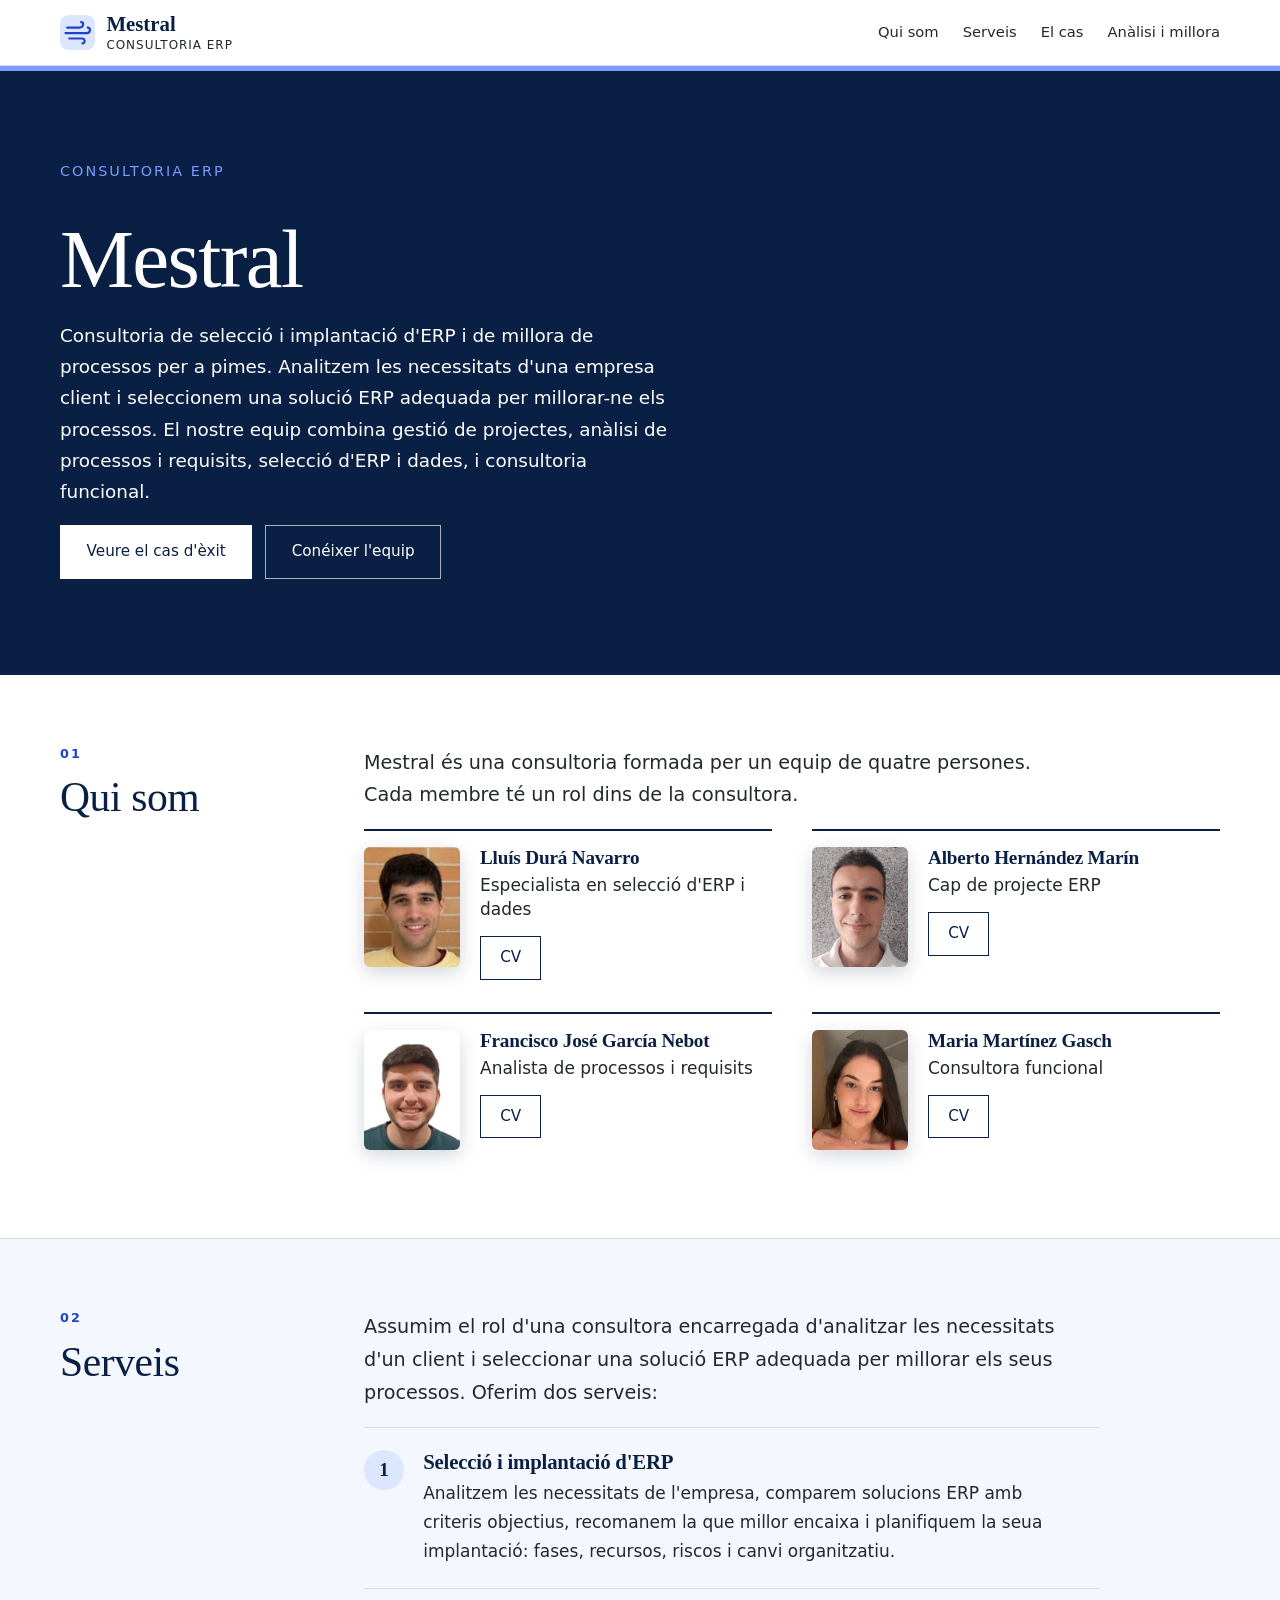
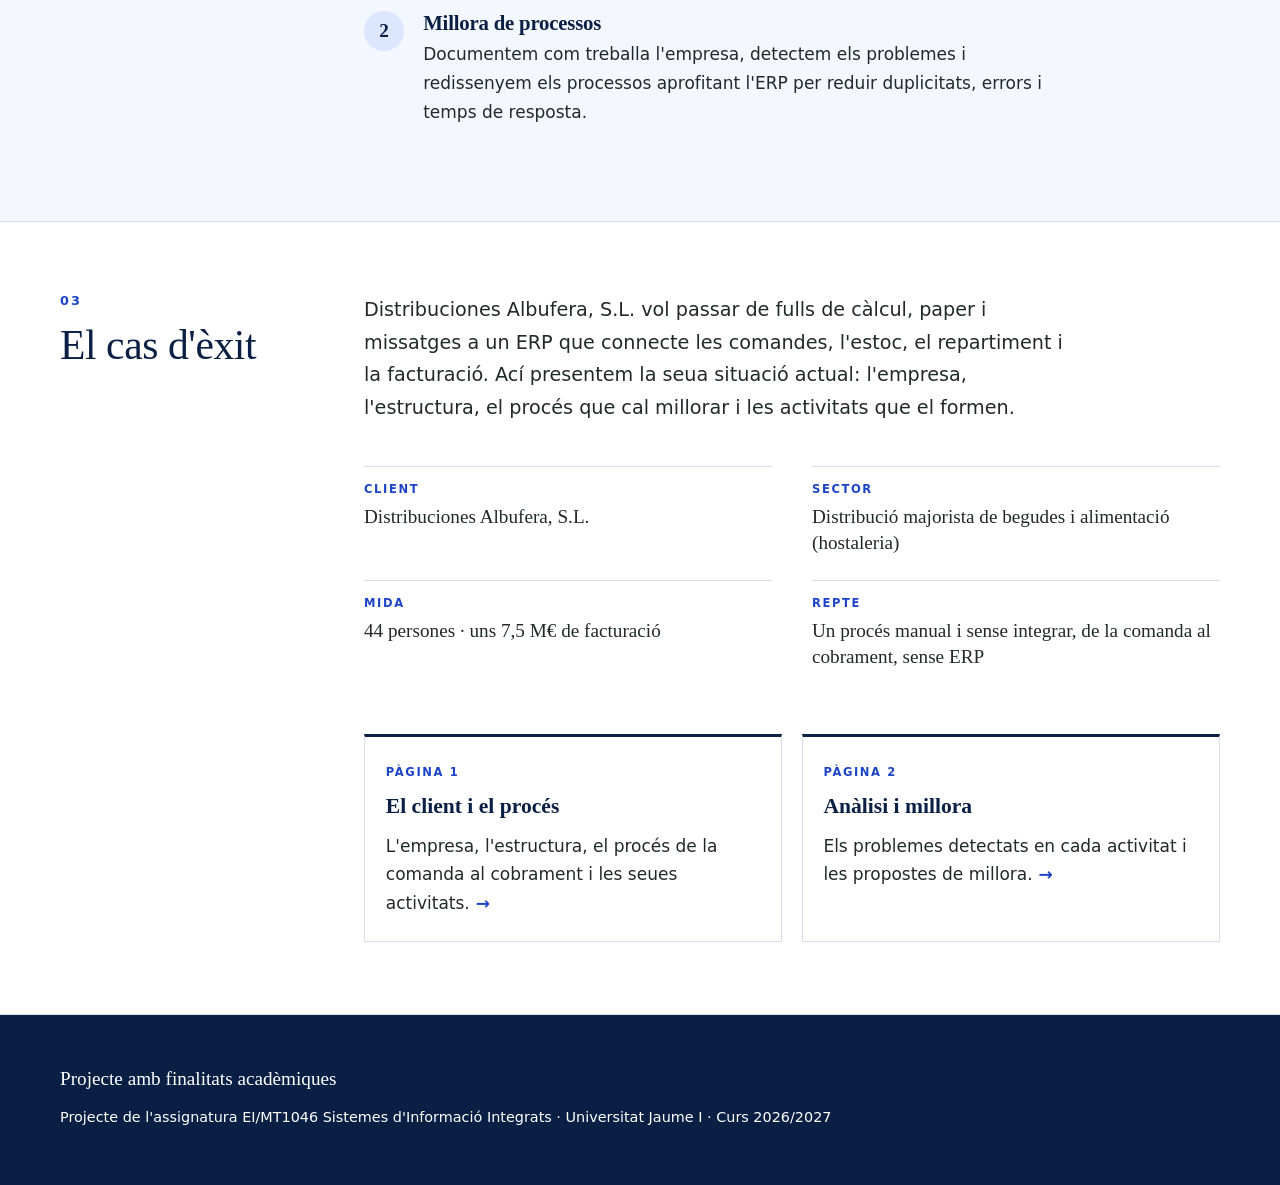
==== commit dad5446b: "V1: treu el diagrama AS-IS de l'anàlisi L'anàlisi queda amb la identificació de problemes i les prop" ====
--- a/v1/index.html
+++ b/v1/index.html
@@ -118,7 +118,7 @@
       <a class="targeta-enllac" href="analisi.html">
         <span class="etiq">Pàgina 2</span>
         <strong>Anàlisi i millora</strong>
-        <span>El model AS-IS, els problemes detectats i les propostes de millora.</span>
+        <span>Els problemes detectats en cada activitat i les propostes de millora.</span>
       </a>
     </div>
   </div>
--- a/v1/css/style.css
+++ b/v1/css/style.css
@@ -11,7 +11,7 @@
 
 *, *::before, *::after { box-sizing: border-box; }
 
-body { margin: 0; font-family: var(--font); font-size: 1rem; line-height: 1.7; color: var(--text); background: var(--blanc); }
+body { margin: 0; font-family: var(--font); font-size: 1.0625rem; line-height: 1.7; color: var(--text); background: var(--blanc); }
 
 h1, h2, h3, h4 { font-family: var(--serif); font-weight: 400; color: var(--ink); line-height: 1.15; margin: 0 0 .6em; letter-spacing: -.01em; }
 h1 { font-size: clamp(2.8rem, 8vw, 5.2rem); line-height: 1.05; color: var(--blanc); margin-bottom: .2em; letter-spacing: -.02em; }
@@ -54,7 +54,9 @@
 section { padding: 4.5rem 0; counter-increment: seccio; border-bottom: 1px solid var(--line); }
 section:nth-of-type(even) { background: var(--tint); }
 section h2::before { content: counter(seccio, decimal-leading-zero); display: block; font-family: var(--font); font-size: .8rem; font-weight: 700; letter-spacing: .16em; color: var(--primary); margin-bottom: .8rem; }
-.lead { font-size: 1.15rem; max-width: 44rem; }
+.lead { font-size: 1.2rem; max-width: 44rem; }
+main p, main li { max-width: 46rem; }
+.taula p, .org li, .menu li, .flux li, .dades dd, .xifres li { max-width: none; }
 @media (min-width: 960px) {
   section .contenidor { display: grid; grid-template-columns: 16rem minmax(0, 1fr); column-gap: 3rem; row-gap: 0; }
   section .contenidor > * { grid-column: 2; }
@@ -194,12 +196,13 @@
 .activitats { display: grid; gap: 2.4rem; margin-top: 1.5rem; }
 .activitat { border-top: 4px solid var(--c); padding-top: 1rem; }
 .activitat h4 { display: flex; gap: .9rem; align-items: center; margin: 0 0 1rem; }
-.activitat dl { margin: 0; display: grid; grid-template-columns: 1fr; gap: .15rem 1.5rem; }
-.activitat dt { font-size: .7rem; font-weight: 700; text-transform: uppercase; letter-spacing: .13em; color: var(--primary); margin-top: .7rem; }
+.activitat dl { margin: 0; display: grid; grid-template-columns: 1fr; gap: .9rem 2rem; }
+.activitat dl > div { min-width: 0; }
+.activitat dt { font-size: .7rem; font-weight: 700; text-transform: uppercase; letter-spacing: .13em; color: var(--primary); margin-bottom: .1rem; }
 .activitat dd { margin: 0; }
 @media (min-width: 700px) {
-  .activitat dl { grid-template-columns: 11rem 1fr; gap: .6rem 1.5rem; }
-  .activitat dt { margin-top: .25rem; }
+  .activitat dl { grid-template-columns: repeat(2, minmax(0, 1fr)); }
+  .activitat dl > .ample { grid-column: 1 / -1; }
 }
 .activitat .problema { background: var(--soft); padding: .8rem 1rem; margin: 1.2rem 0 0; }
 
@@ -210,7 +213,7 @@
 .subnav a:hover { color: var(--primary); border-bottom-color: var(--primary); }
 .part { margin-top: 4rem; padding-top: 2.5rem; border-top: 2px solid var(--ink); }
 .part > h3 { font-size: clamp(1.6rem, 3vw, 2.1rem); font-weight: 400; margin: 0 0 1rem; }
-.part > h3::before { content: "Cas d'èxit · " attr(data-pas); display: block; font-family: var(--font); font-size: .72rem; font-weight: 700; letter-spacing: .14em; text-transform: uppercase; color: var(--primary); margin-bottom: .6rem; }
+.part > h3::before { content: attr(data-pas); display: block; font-family: var(--font); font-size: .72rem; font-weight: 700; letter-spacing: .14em; text-transform: uppercase; color: var(--primary); margin-bottom: .6rem; }
 .resum + .part { margin-top: 3rem; }
 @media (min-width: 960px) {
   section .contenidor > .lateral { grid-column: 1; grid-row: 1 / span 80; align-self: start; position: sticky; top: 6rem; }
@@ -219,15 +222,6 @@
   .subnav a:hover { border-left-color: var(--primary); }
   .part { scroll-margin-top: 4.5rem; }
 }
-
-/* Model AS-IS */
-.diagrama { overflow-x: auto; border: 1px solid var(--line); background: var(--blanc); margin: 1rem 0 1.2rem; }
-.diagrama:focus-visible { outline-offset: 0; }
-.as-is { display: block; width: 100%; min-width: 760px; height: auto; }
-.text-alt { margin-bottom: 1.5rem; }
-.text-alt summary { cursor: pointer; font-weight: 700; color: var(--primary); }
-.text-alt ol { margin-top: .8rem; padding-left: 1.2rem; }
-.text-alt li { margin-bottom: .5rem; }
 
 /* Anàlisi per activitat */
 .analisi { margin: 1rem 0 1.5rem; }
@@ -255,4 +249,36 @@
 .pager a { font-weight: 700; text-decoration: none; }
 .pager a:hover { text-decoration: underline; }
 
+/* Acordions */
+.eines-acord { margin: 1.2rem 0 .3rem; text-align: right; }
+.btn-text { font: inherit; font-size: .9rem; font-weight: 700; color: var(--primary); background: none; border: 0; padding: .3rem 0; cursor: pointer; text-decoration: underline; text-underline-offset: .18em; }
+.acords { margin-bottom: 2rem; }
+.acord { border-top: 1px solid var(--line); }
+.acord:last-child { border-bottom: 1px solid var(--line); }
+.acord summary { display: flex; align-items: center; gap: 1rem; padding: 1rem 0; cursor: pointer; list-style: none; }
+.acord summary::-webkit-details-marker { display: none; }
+.acord summary::after { content: ""; flex: none; margin-left: auto; width: .6rem; height: .6rem; border-right: 2px solid var(--ink); border-bottom: 2px solid var(--ink); transform: rotate(45deg); transition: transform .15s; }
+.acord[open] summary::after { transform: rotate(-135deg); }
+.acord summary:hover .titol strong { color: var(--primary); }
+.acord .titol { display: block; min-width: 0; }
+.acord .titol strong { display: block; font-family: var(--serif); font-size: 1.15rem; font-weight: 600; color: var(--ink); line-height: 1.3; }
+.acord .avanc { display: block; font-size: .92rem; line-height: 1.45; }
+.acord summary .cat { margin: 0 .5rem 0 auto; flex: none; }
+.acord-cos { padding: 0 0 1.2rem 3.5rem; max-width: 46rem; }
+.acord-cos p { margin-bottom: .8rem; }
+@media (max-width: 699px) {
+  .acord-cos { padding-left: 0; }
+  .acord summary .cat { display: none; }
+}
+@media (prefers-reduced-motion: reduce) { .acord summary::after { transition: none; } }
+
+/* Activitats com a acordions */
+.activitats { gap: 1.1rem; margin-top: .5rem; }
+.activitat { padding-top: 0; }
+.activitat .acord { border-top: 0; }
+.activitat .acord:last-child { border-bottom: 0; }
+.activitat .acord-cos { padding-left: 0; max-width: none; }
+.activitat .acord summary { padding: .9rem 0; }
+.activitat .acord summary .cat { color: var(--c); }
+
 @media print { .capcalera, .salta { display: none; } }
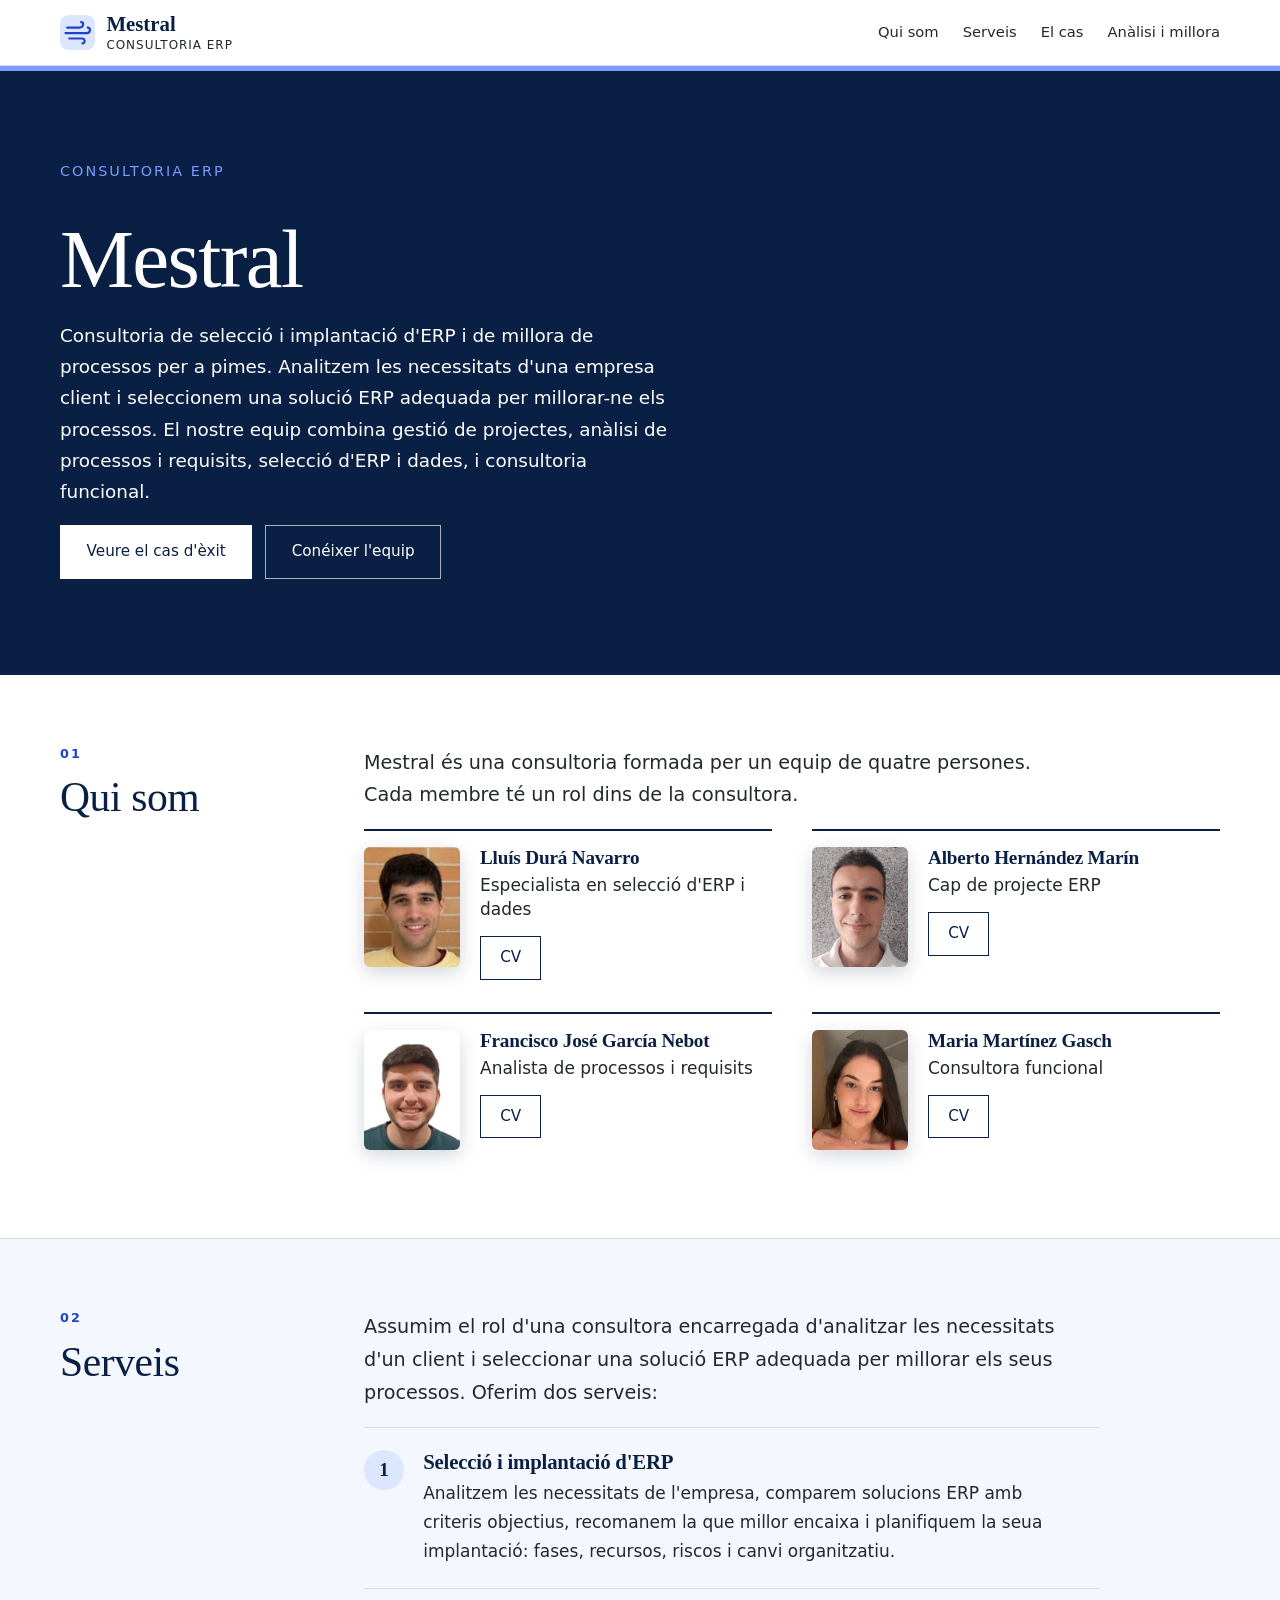
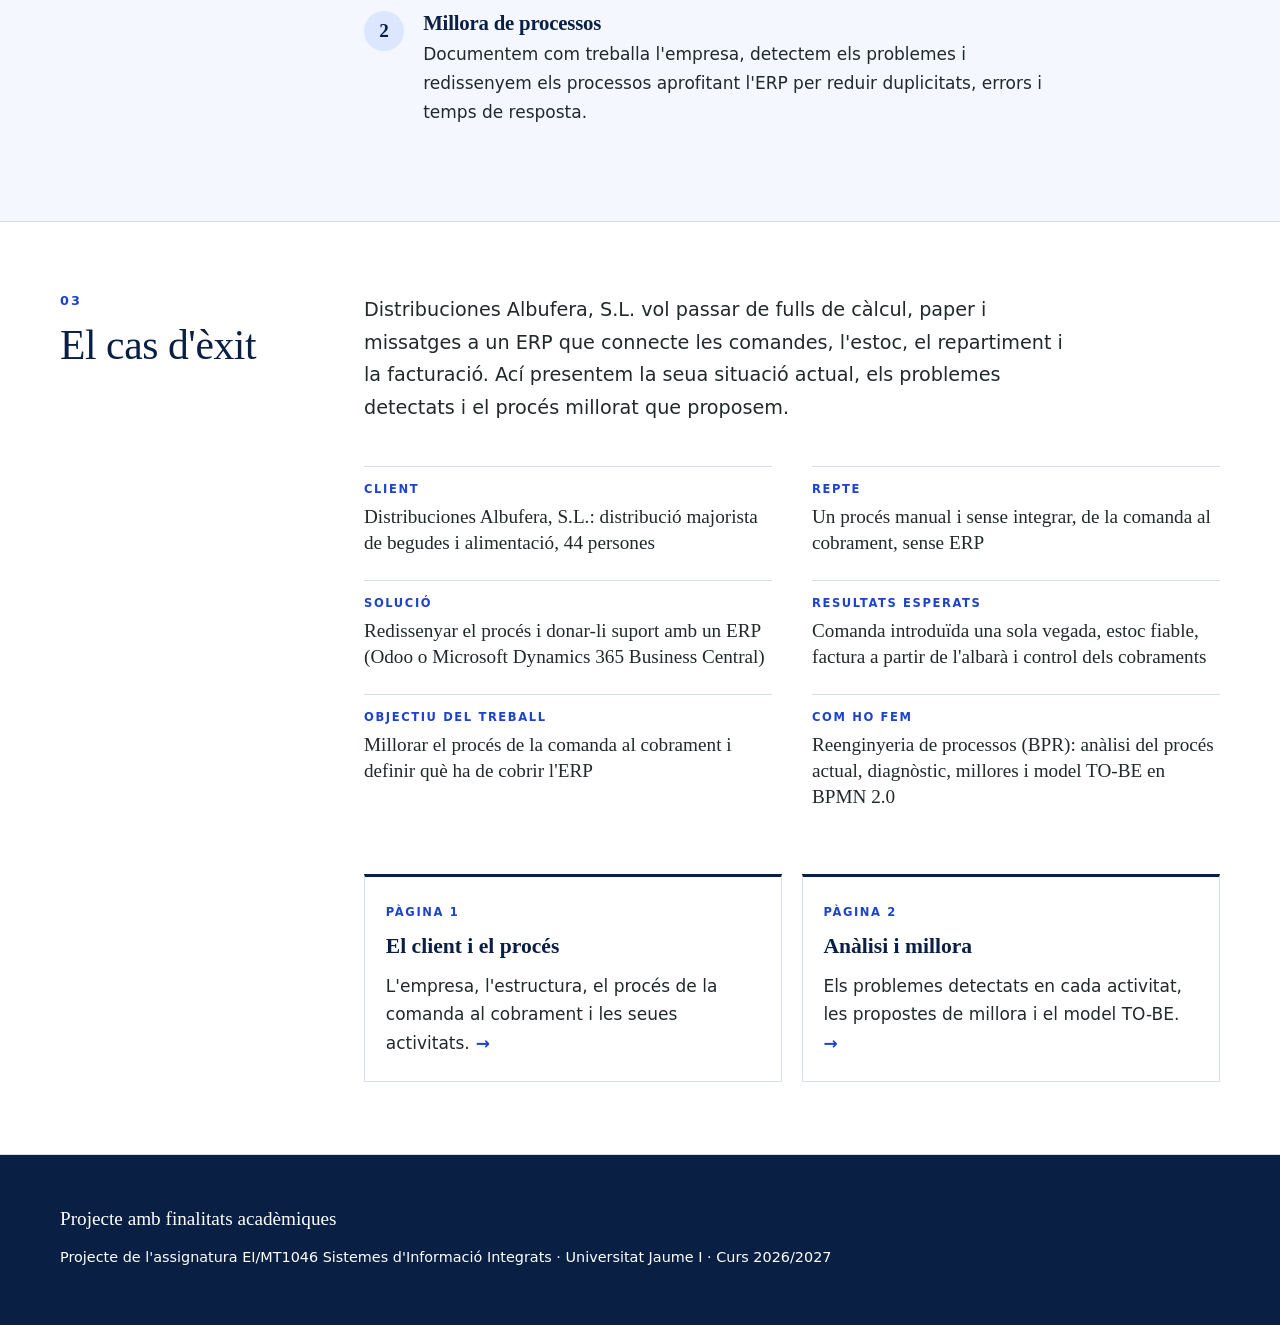
==== commit 36a47b6f: "V1: model TO-BE, taules i figures numerades i referències - Model TO-BE de Camunda a l'anàlisi, amb " ====
--- a/v1/index.html
+++ b/v1/index.html
@@ -102,12 +102,14 @@
     <div class="lateral">
       <h2 id="t-cas">El cas d'èxit</h2>
     </div>
-    <p class="lead">Distribuciones Albufera, S.L. vol passar de fulls de càlcul, paper i missatges a un ERP que connecte les comandes, l'estoc, el repartiment i la facturació. Ací presentem la seua situació actual: l'empresa, l'estructura, el procés que cal millorar i les activitats que el formen.</p>
+    <p class="lead">Distribuciones Albufera, S.L. vol passar de fulls de càlcul, paper i missatges a un ERP que connecte les comandes, l'estoc, el repartiment i la facturació. Ací presentem la seua situació actual, els problemes detectats i el procés millorat que proposem.</p>
     <dl class="resum">
-      <div><dt>Client</dt><dd>Distribuciones Albufera, S.L.</dd></div>
-      <div><dt>Sector</dt><dd>Distribució majorista de begudes i alimentació (hostaleria)</dd></div>
-      <div><dt>Mida</dt><dd>44 persones · uns 7,5 M€ de facturació</dd></div>
+      <div><dt>Client</dt><dd>Distribuciones Albufera, S.L.: distribució majorista de begudes i alimentació, 44 persones</dd></div>
       <div><dt>Repte</dt><dd>Un procés manual i sense integrar, de la comanda al cobrament, sense ERP</dd></div>
+      <div><dt>Solució</dt><dd>Redissenyar el procés i donar-li suport amb un ERP (Odoo o Microsoft Dynamics 365 Business Central)</dd></div>
+      <div><dt>Resultats esperats</dt><dd>Comanda introduïda una sola vegada, estoc fiable, factura a partir de l'albarà i control dels cobraments</dd></div>
+      <div><dt>Objectiu del treball</dt><dd>Millorar el procés de la comanda al cobrament i definir què ha de cobrir l'ERP</dd></div>
+      <div><dt>Com ho fem</dt><dd>Reenginyeria de processos (BPR): anàlisi del procés actual, diagnòstic, millores i model TO-BE en BPMN 2.0</dd></div>
     </dl>
     <div class="enllacos">
       <a class="targeta-enllac" href="cas.html">
@@ -118,7 +120,7 @@
       <a class="targeta-enllac" href="analisi.html">
         <span class="etiq">Pàgina 2</span>
         <strong>Anàlisi i millora</strong>
-        <span>Els problemes detectats en cada activitat i les propostes de millora.</span>
+        <span>Els problemes detectats en cada activitat, les propostes de millora i el model TO-BE.</span>
       </a>
     </div>
   </div>
--- a/v1/css/style.css
+++ b/v1/css/style.css
@@ -282,3 +282,15 @@
 .activitat .acord summary .cat { color: var(--c); }
 
 @media print { .capcalera, .salta { display: none; } }
+
+/* Taules i figures numerades, referències */
+caption { caption-side: top; text-align: left; font-size: .85rem; color: var(--text); padding: 0 0 .6rem; }
+caption strong, .figura figcaption strong { color: var(--ink); }
+.figura { margin: 0 0 1.5rem; }
+.figura figcaption { font-size: .85rem; color: var(--text); margin-top: .2rem; }
+.refs { padding-left: 1.3rem; font-size: .95rem; }
+.refs li { margin-bottom: .5rem; }
+@media (max-width: 699px) { caption { display: block; } }
+.diagrama { overflow-x: auto; border: 1px solid var(--line); background: #fff; }
+.bpmn { display: block; width: 100%; min-width: 1500px; height: auto; }
+.part, .figura { min-width: 0; }
